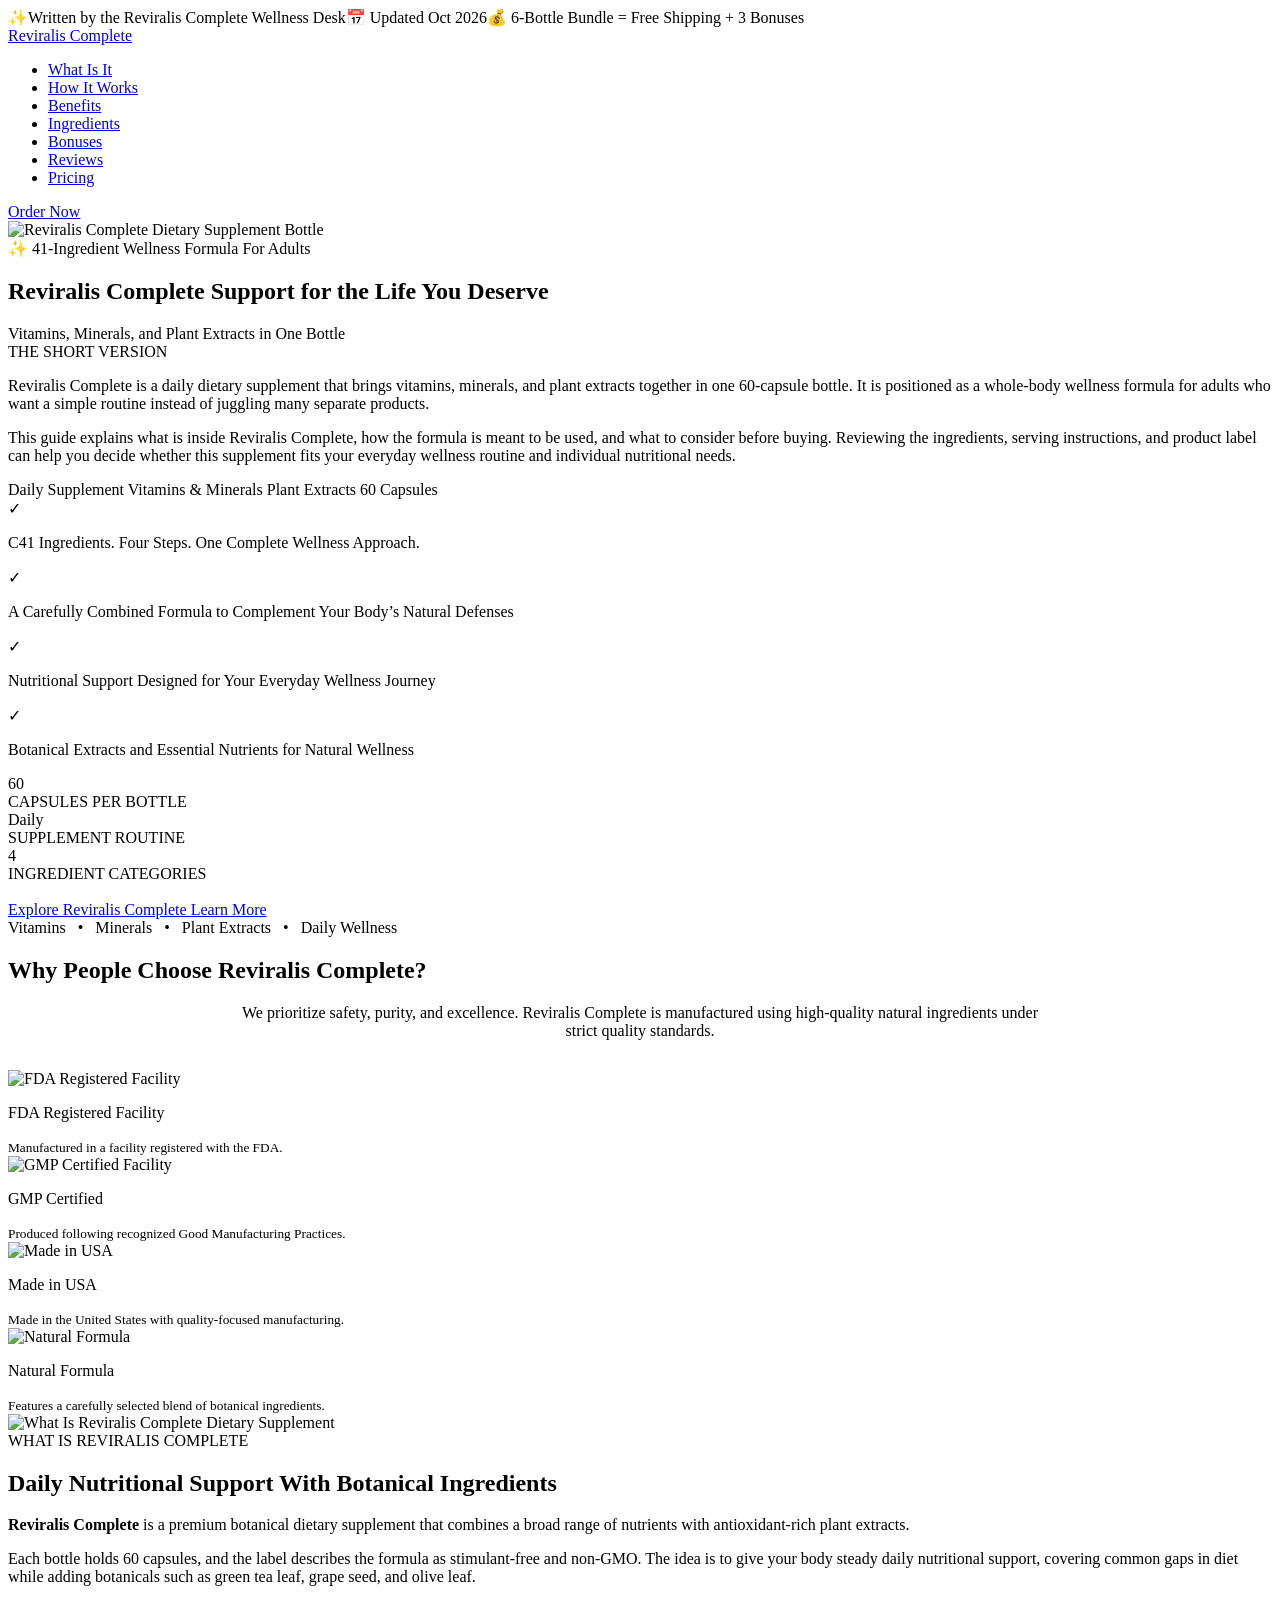
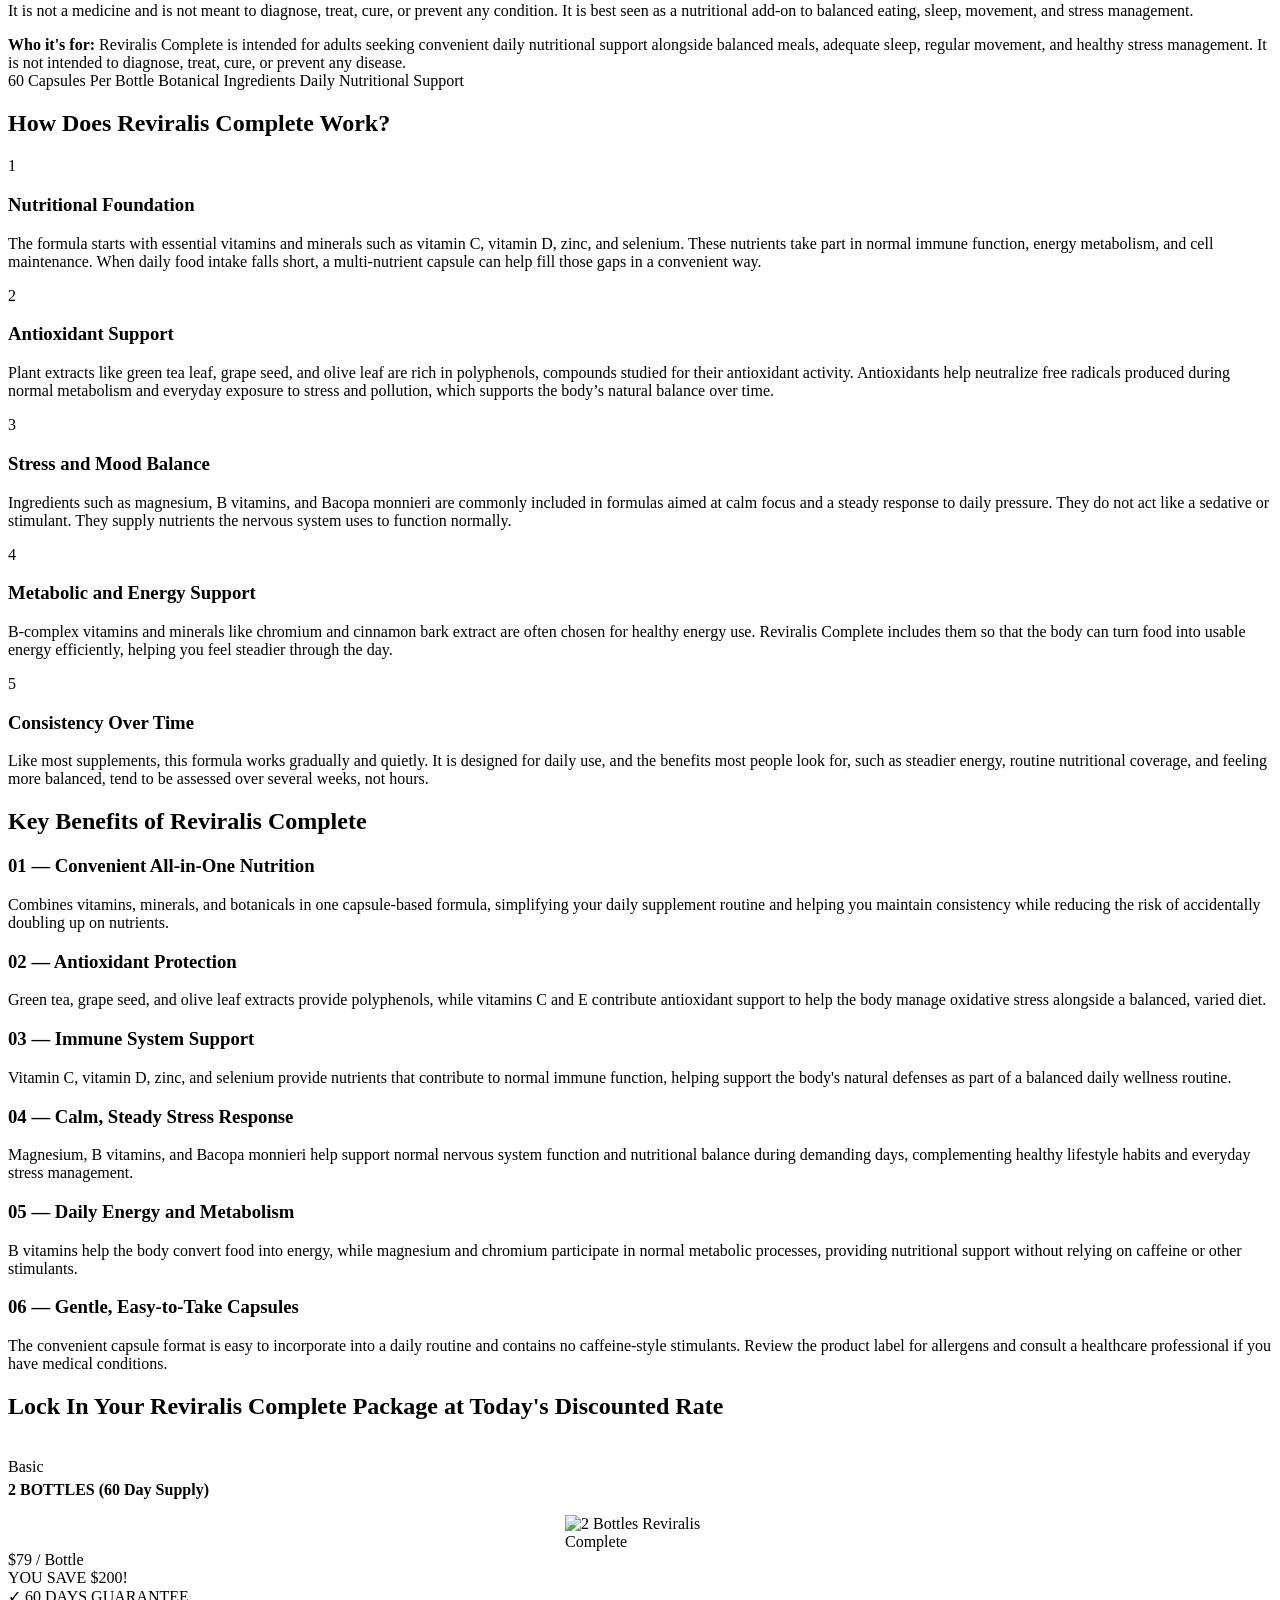
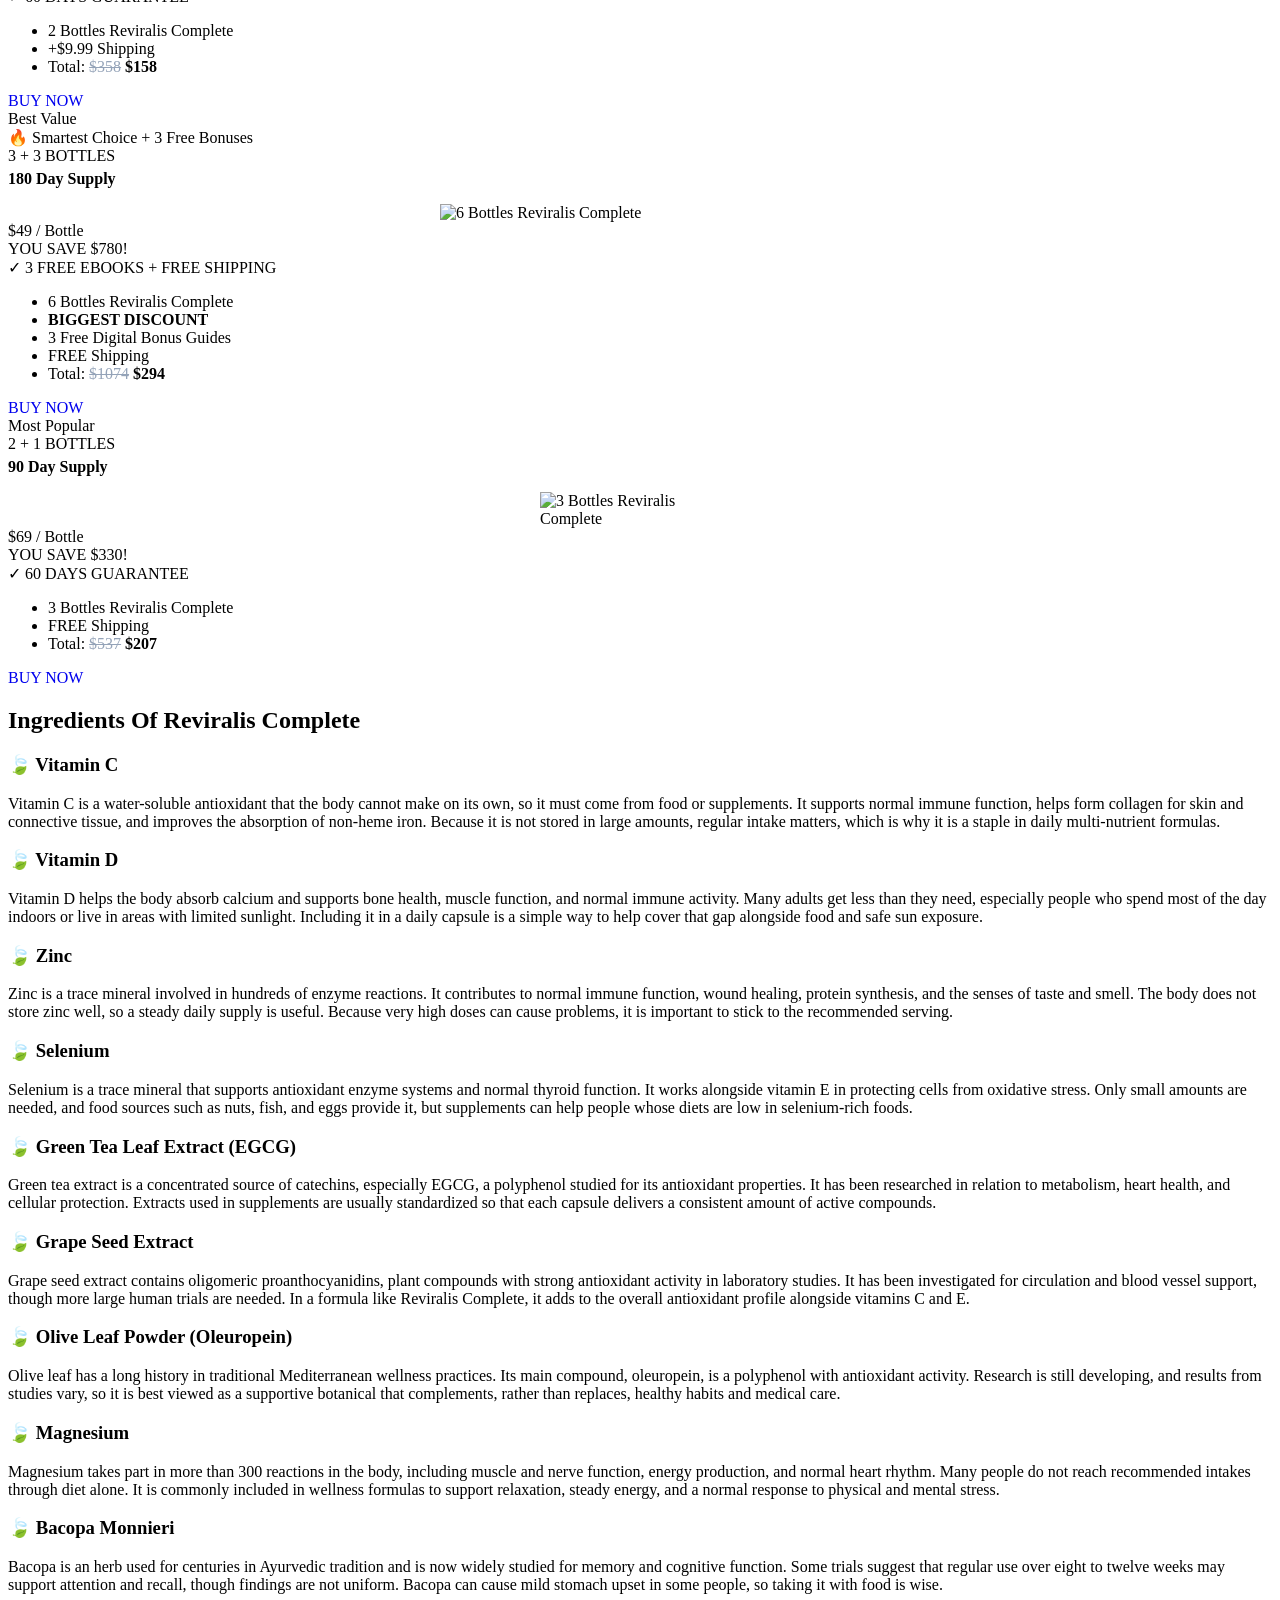
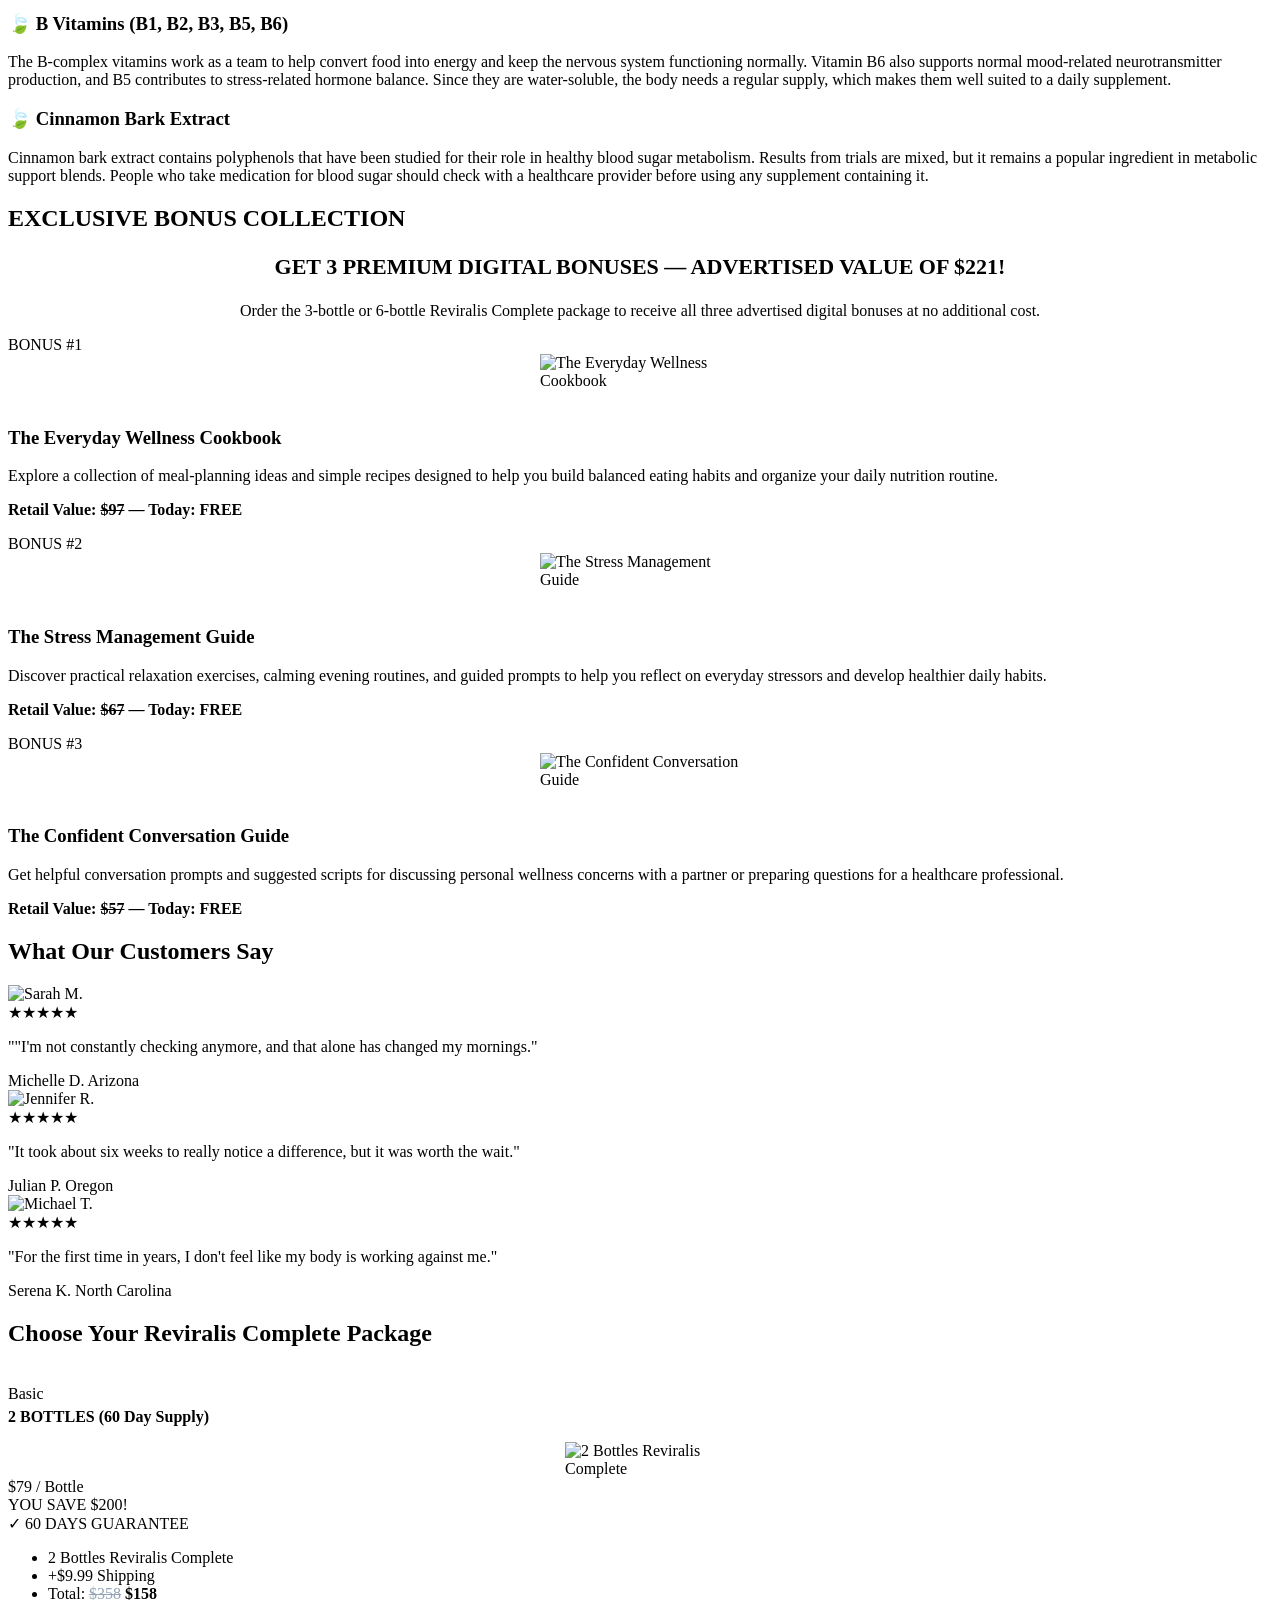
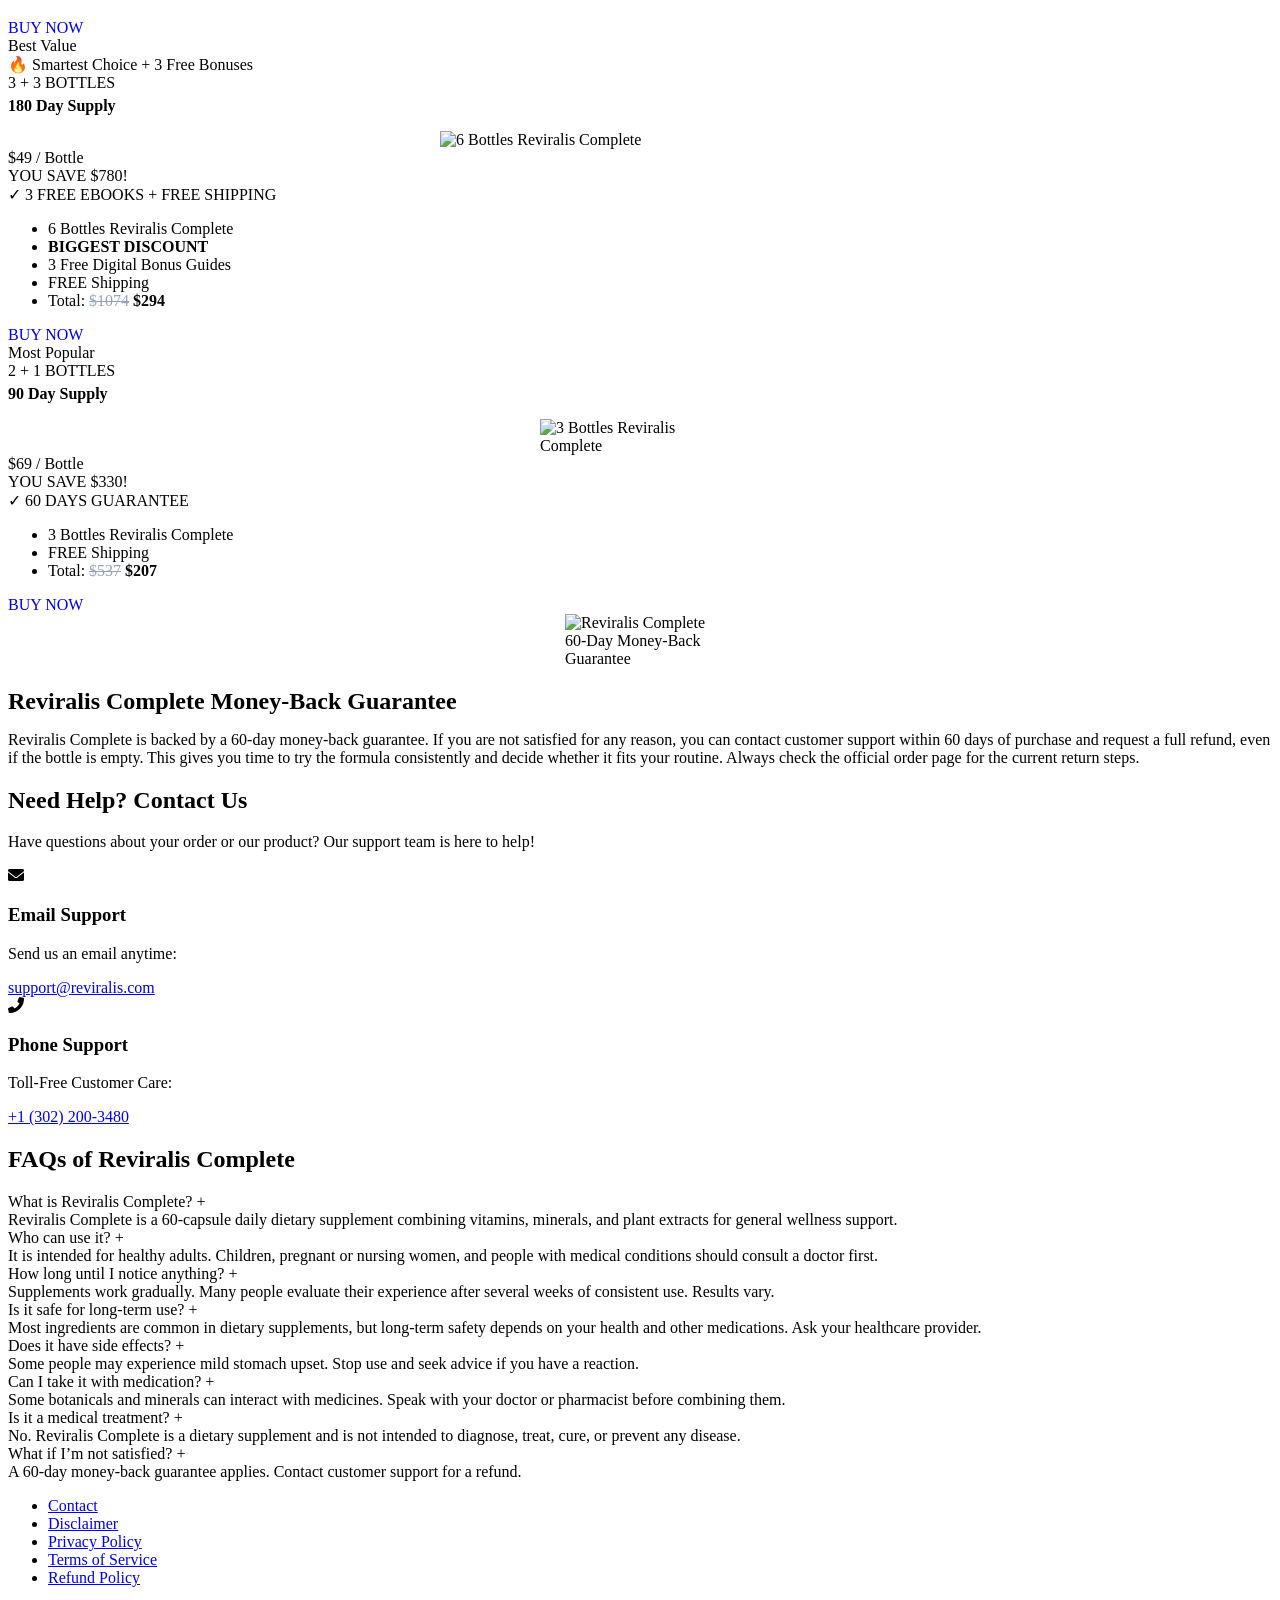
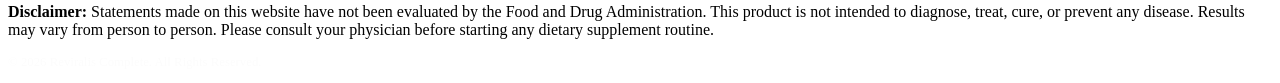
==== index.html @ e275cefc "Add files via upload" ====
<!DOCTYPE html> 
<html lang="en-US">
<head>
  <title>Reviralis Complete™ | Official Site | 41-Ingredient Wellness Formula!</title>
  <meta http-equiv="Content-Type" content="text/html; charset=UTF-8">
  <meta http-equiv="content-language" content="en-us">
  <meta http-equiv="X-UA-Compatible" content="IE=edge">
  <meta name="viewport" content="width=device-width, initial-scale=1">
  <meta name="referrer" content="strict-origin-when-cross-origin">
  <meta name="description" content="Reviralis Complete is a 41-in-1 dietary supplement combining vitamins, minerals, and botanical ingredients to complement everyday wellness and nutritional balance.">
  <meta name="keywords" content="reviralis complete, reviralis complete review, reviralis complete ingredients, reviralis complete supplement, reviralis complete benefits, reviralis complete reviews, reviralis complete money-back guarantee, how to take reviralis complete, wholebody wellness supplement, reviralis complete capsules">
  <meta name="author" content="Reviralis Complete">
    
  <link rel="canonical" href="https://lightstepspro.com/" />

  <!-- breadcrumbs -->
  <script type="application/ld+json">
  {
    "@context": "https://schema.org",
    "@type": "BreadcrumbList",
    "itemListElement": [{
      "@type": "ListItem",
      "position": 1,
      "name": "Home",
      "item": "https://lightstepspro.com/"
    }]
  }
  </script>

  <!-- Open Graph Meta Tags --> 
  <meta property="og:url" content="https://lightstepspro.com/">
  <meta property="og:type" content="website">
  <meta property="og:title" content="Reviralis Complete™ | Official Website | 41-Ingredient Wellness Formula">
  <meta property="og:description" content="Reviralis Complete is a 41-in-1 dietary supplement combining vitamins, minerals, and botanical ingredients to complement everyday wellness and nutritional balance.">
  <meta property="og:image" content="./assets/images/advanced-product.webp">

  <link rel="icon" type="image/webp" href="./assets/images/fevicon.png">
  <link rel="manifest" href="/site.webmanifest">
  <link rel="mask-icon" href="/safari-pinned-tab.svg" color="#5bbad5">
  <meta name="msapplication-TileColor" content="#da532c">
  <meta name="theme-color" content="#ffffff">
  
  <link rel="stylesheet" href="assets/web/assets/mobirise-icons2/mobirise2.css">
  <link rel="stylesheet" href="assets/web/assets/mobirise-icons-bold/mobirise-icons-bold.css">
  <link rel="stylesheet" href="assets/web/assets/mobirise-icons/mobirise-icons.css">
  <link rel="stylesheet" href="assets/bootstrap/css/bootstrap.min.css">
  <link rel="stylesheet" href="assets/bootstrap/css/bootstrap-grid.min.css">
  <link rel="stylesheet" href="assets/bootstrap/css/bootstrap-reboot.min.css">
  <link rel="stylesheet" href="assets/dropdown/css/style.css">
  <link rel="stylesheet" href="assets/socicon/css/styles.css">
  <link rel="stylesheet" href="assets/theme/css/style.css">
  <link rel="stylesheet" href="https://cdnjs.cloudflare.com/ajax/libs/font-awesome/6.0.0-beta3/css/all.min.css">
    
  <link rel="preload" href="https://fonts.googleapis.com/css?family=Roboto+Condensed:100,200,300,400,500,600,700,800,600,100i,200i,300i,400i,500i,600i,700i,800i,600i&amp;display=swap" as="style" onload="this.onload=null;this.rel='stylesheet'">
  <noscript>
    <link rel="stylesheet" href="https://fonts.googleapis.com/css?family=Roboto+Condensed:100,200,300,400,500,600,700,800,600,100i,200i,300i,400i,500i,600i,700i,800i,600i&amp;display=swap">
  </noscript>
    
  <link rel="preload" as="style" href="assets/mobirise/css/mbr-additionala136.css?v=kVfMOh">
  <link rel="stylesheet" href="assets/mobirise/css/mbr-additionala136.css?v=kVfMOh" type="text/css">
  
  <!-- Custom Styles File Link -->
  <link rel="stylesheet" href="styles.css">
</head>
<body>

  <!--schema content-->
  <main itemtype="http://schema.org/Product" itemscope id="main">
    <meta itemprop="name" content="Reviralis Complete"/>
    <link itemprop="image" href="./assets/images/advanced-product.webp"/>
    <meta itemprop="description" content="Reviralis Complete is a 41-in-1 dietary supplement combining vitamins, minerals, and botanical ingredients to complement everyday wellness and nutritional balance."/>
    <meta itemprop="sku" content="LightStepsPro-10"/>
    <div itemprop="offers" itemtype="http://schema.org/Offer" itemscope>
       <link itemprop="url" href="https://lightstepspro.com/"/>
       <meta itemprop="availability" content="https://schema.org/InStock"/>
       <meta itemprop="priceCurrency" content="USD"/>
       <meta itemprop="itemCondition" content="https://schema.org/NewCondition"/>
       <meta itemprop="price" content="49.00"/>
       <meta itemprop="priceValidUntil" content="2026-12-31"/>
       <div itemprop="seller" itemtype="http://schema.org/Organization" itemscope>
          <meta itemprop="name" content="Reviralis Complete"/>
       </div>
       <div itemprop="brand" itemscope itemtype="https://schema.org/Brand">
          <meta itemprop="name" content="Reviralis Complete"/>
       </div>
    </div>
<!-- Announcement Bar -->
    <div class="announcement">
      ✨Written by the Reviralis Complete Wellness Desk📅 Updated Oct 2026💰 6-Bottle Bundle = Free Shipping + 3 Bonuses    
    </div>

    <!-- Sticky Header -->
    <header>
      <div class="nav-container">
        <a href="#" class="logo">Reviralis Complete</a>
        <ul class="nav-links">
          <li><a href="#about">What Is It</a></li>
          <li><a href="#how-it-works">How It Works</a></li>
          <li><a href="#benefits">Benefits</a></li>
          <li><a href="#ingredients">Ingredients</a></li>
          <li><a href="#bonuses">Bonuses</a></li>
          <li><a href="#reviews">Reviews</a></li>
          <li><a href="https://mwebvexa.com/13935/2494/10/?&subid=kdc">Pricing</a></li>
        </ul>
        <a href="https://mwebvexa.com/13935/2494/10/?&subid=kdc" class="nav-cta">Order Now</a>
      </div>
    </header>

 

<!-- =========================
     Reviralis Complete Hero Section
     ========================= -->

<section class="hero">
  <div class="hero-container">

    <!-- LEFT: Product Image -->
    <div class="hero-img">

      <div class="hero-image-wrap">
        <img
          fetchpriority="high"
          src="assets/images/fevicon.png"
          alt="Reviralis Complete Dietary Supplement Bottle">
      </div>
    </div>


    <!-- RIGHT: Hero Content -->
    <div class="hero-text">

      <div class="hero-badge">
        ✨ 41-Ingredient Wellness Formula For Adults
      </div>

      <h1>
        <span class="heading-blue">
          Reviralis Complete
        </span>
        <span class="heading-orange">
         Support for the Life You Deserve
        </span>
      </h1>

      <div class="offer-box">
        Vitamins, Minerals, and Plant Extracts in One Bottle
      </div>


      <!-- Short Version -->
      <div class="short-version">

        <div class="short-label">
          THE SHORT VERSION
        </div>

        <p class="short-main">
          Reviralis Complete is a daily dietary supplement that
          brings vitamins, minerals, and plant extracts together
          in one 60-capsule bottle. It is positioned as a whole-body
          wellness formula for adults who want a simple routine
          instead of juggling many separate products.
        </p>

        <p class="short-description">
          This guide explains what is inside Reviralis Complete,
          how the formula is meant to be used, and what to consider
          before buying. Reviewing the ingredients, serving
          instructions, and product label can help you decide
          whether this supplement fits your everyday wellness
          routine and individual nutritional needs.
        </p>

      </div>


      <!-- Feature Pills -->
      <div class="hero-pills">

        <span>Daily Supplement</span>
        <span>Vitamins &amp; Minerals</span>
        <span>Plant Extracts</span>
        <span>60 Capsules</span>

      </div>


      <!-- Bullet Points -->
      <div class="hero-points">

        <div class="hero-point">
          <span>✓</span>
          <p>
            C41 Ingredients. Four Steps. One Complete Wellness Approach.
          </p>
        </div>

        <div class="hero-point">
          <span>✓</span>
          <p>
            A Carefully Combined Formula to Complement Your Body’s Natural Defenses
          </p>
        </div>

        <div class="hero-point">
          <span>✓</span>
          <p>
            Nutritional Support Designed for Your Everyday Wellness Journey
          </p>
        </div>

        <div class="hero-point">
          <span>✓</span>
          <p>
            Botanical Extracts and Essential Nutrients for Natural Wellness
          </p>
        </div>

      </div>


      <!-- =========================
           Stats Section
           ========================= -->

      <div class="hero-stats">

        <div class="stat-box">
          <div class="stat-number">60</div>
          <div class="stat-label">CAPSULES PER BOTTLE</div>
        </div>

        <div class="stat-box">
          <div class="stat-number">Daily</div>
          <div class="stat-label">SUPPLEMENT ROUTINE</div>
        </div>

        <div class="stat-box">
          <div class="stat-number">4</div>
          <div class="stat-label">INGREDIENT CATEGORIES</div>
        </div>

      </div>
      <br>


      <!-- CTA -->
      <div class="hero-actions">

        <a
          href="https://mwebvexa.com/13935/2494/10/?&subid=kdc"
          class="cta-btn"
        >
          Explore Reviralis Complete
        </a>

        <a
          href="https://mwebvexa.com/13935/2494/10/?&subid=kdc"
          class="secondary-btn"
        >
          Learn More
        </a>

      </div>

      <div class="hero-note">
        Vitamins &nbsp; • &nbsp; Minerals &nbsp; • &nbsp;
        Plant Extracts &nbsp; • &nbsp; Daily Wellness
      </div>

    </div>

  </div>
</section>


 
	
	<!-- Why Choose Us Section -->
<section id="why-us">

  <h2 class="section-title">Why People Choose Reviralis Complete?</h2>

  <p style="text-align: center; max-width: 800px; margin: 0 auto 30px;">
   We prioritize safety, purity, and excellence. Reviralis Complete is manufactured using high-quality natural ingredients under strict quality standards.
  </p>

  <div class="trust-badges">

    <!-- FDA -->
    <div class="badge-card">
      <img loading="lazy"
           src="assets/images/fda-approved.webp"
           
           alt="FDA Registered Facility">

      <p>FDA Registered Facility</p>

      <small>
        Manufactured in a facility registered with the FDA.
      </small>
    </div>

    <!-- GMP -->
    <div class="badge-card">
      <img loading="lazy"
           src="assets/images/gmp-certified.webp"
         
           alt="GMP Certified Facility">

      <p>GMP Certified</p>

      <small>
        Produced following recognized Good Manufacturing Practices.
      </small>
    </div>

    <!-- Made in USA -->
    <div class="badge-card">
      <img loading="lazy"
           src="assets/images/made-in-usa.webp"
          
           alt="Made in USA">

      <p>Made in USA</p>

      <small>
        Made in the United States with quality-focused manufacturing.
      </small>
    </div>

    <!-- Natural Formula -->
    <div class="badge-card">
      <img loading="lazy"
           src="assets/images/natural-product.webp"
           
           alt="Natural Formula">

      <p>Natural Formula</p>

      <small>
        Features a carefully selected blend of botanical ingredients.
      </small>
    </div>

  </div>

</section>
	
	

   <!-- What Is Reviralis Complete Section -->
<section id="about">

  <div class="about-container">

    <!-- Left Image -->
    <div class="about-image">
      <img
        loading="lazy"
        src="assets/images/advanced-product.webp"
        alt="What Is Reviralis Complete Dietary Supplement"
      >
    </div>

    <!-- Right Content -->
    <div class="about-text">

      <div class="about-label">WHAT IS REVIRALIS COMPLETE</div>

      <h2>Daily Nutritional Support With Botanical Ingredients</h2>

      <p>
        <strong>Reviralis Complete</strong> is a premium botanical dietary
        supplement that combines a broad range of nutrients with
        antioxidant-rich plant extracts.
      </p>

      <p>
        Each bottle holds 60 capsules, and the label describes the formula
        as stimulant-free and non-GMO. The idea is to give your body steady
        daily nutritional support, covering common gaps in diet while adding
        botanicals such as green tea leaf, grape seed, and olive leaf.
      </p>

      <p>
        It is not a medicine and is not meant to diagnose, treat, cure, or
        prevent any condition. It is best seen as a nutritional add-on to
        balanced eating, sleep, movement, and stress management.
      </p>

      <!-- Information Box -->
      <div class="about-info-box">
        <strong>Who it's for:</strong>
        Reviralis Complete is intended for adults seeking convenient daily
        nutritional support alongside balanced meals, adequate sleep,
        regular movement, and healthy stress management. It is not intended
        to diagnose, treat, cure, or prevent any disease.
      </div>

      <!-- Bottom Badges -->
      <div class="about-badges">
        <span>60 Capsules Per Bottle</span>
        <span>Botanical Ingredients</span>
        <span>Daily Nutritional Support</span>
      </div>

    </div>

  </div>

</section>
   
<!-- How It Works Section -->
<section id="how-it-works">
  <h2 class="section-title">How Does Reviralis Complete Work?</h2>

  <div class="steps-grid">

    <div class="step-card">
      <div class="step-number">1</div>
      <h3>Nutritional Foundation</h3>
      <p>
        The formula starts with essential vitamins and minerals such as vitamin C, vitamin D, zinc, and selenium. These nutrients take part in normal immune function, energy metabolism, and cell maintenance. When daily food intake falls short, a multi-nutrient capsule can help fill those gaps in a convenient way.
      </p>
    </div>

    <div class="step-card">
      <div class="step-number">2</div>
      <h3>Antioxidant Support</h3>
      <p>
        Plant extracts like green tea leaf, grape seed, and olive leaf are rich in polyphenols, compounds studied for their antioxidant activity. Antioxidants help neutralize free radicals produced during normal metabolism and everyday exposure to stress and pollution, which supports the body’s natural balance over time.
      </p>
    </div>

    <div class="step-card">
      <div class="step-number">3</div>
      <h3>Stress and Mood Balance</h3>
      <p>
        Ingredients such as magnesium, B vitamins, and Bacopa monnieri are commonly included in formulas aimed at calm focus and a steady response to daily pressure. They do not act like a sedative or stimulant. They supply nutrients the nervous system uses to function normally.
      </p>
    </div>

    <div class="step-card">
      <div class="step-number">4</div>
      <h3>Metabolic and Energy Support</h3>
      <p>
        B-complex vitamins and minerals like chromium and cinnamon bark extract are often chosen for healthy energy use. Reviralis Complete includes them so that the body can turn food into usable energy efficiently, helping you feel steadier through the day.
      </p>
    </div>

    <div class="step-card">
      <div class="step-number">5</div>
      <h3>Consistency Over Time</h3>
      <p>
        Like most supplements, this formula works gradually and quietly. It is designed for daily use, and the benefits most people look for, such as steadier energy, routine nutritional coverage, and feeling more balanced, tend to be assessed over several weeks, not hours.
      </p>
    </div>

  </div>
</section>



 
<!-- Benefits Section -->
<section id="benefits">
  <h2 class="section-title">Key Benefits of Reviralis Complete</h2>

  <div class="benefits-grid">

    <div class="benefit-card">
      <h3>01 — Convenient All-in-One Nutrition</h3>
      <p>Combines vitamins, minerals, and botanicals in one capsule-based formula, simplifying your daily supplement routine and helping you maintain consistency while reducing the risk of accidentally doubling up on nutrients.</p>
    </div>

    <div class="benefit-card">
      <h3>02 — Antioxidant Protection</h3>
      <p>Green tea, grape seed, and olive leaf extracts provide polyphenols, while vitamins C and E contribute antioxidant support to help the body manage oxidative stress alongside a balanced, varied diet.</p>
    </div>

    <div class="benefit-card">
      <h3>03 — Immune System Support</h3>
      <p>Vitamin C, vitamin D, zinc, and selenium provide nutrients that contribute to normal immune function, helping support the body's natural defenses as part of a balanced daily wellness routine.</p>
    </div>

    <div class="benefit-card">
      <h3>04 — Calm, Steady Stress Response</h3>
      <p>Magnesium, B vitamins, and Bacopa monnieri help support normal nervous system function and nutritional balance during demanding days, complementing healthy lifestyle habits and everyday stress management.</p>
    </div>

    <div class="benefit-card">
      <h3>05 — Daily Energy and Metabolism</h3>
      <p>B vitamins help the body convert food into energy, while magnesium and chromium participate in normal metabolic processes, providing nutritional support without relying on caffeine or other stimulants.</p>
    </div>

    <div class="benefit-card">
      <h3>06 — Gentle, Easy-to-Take Capsules</h3>
      <p>The convenient capsule format is easy to incorporate into a daily routine and contains no caffeine-style stimulants. Review the product label for allergens and consult a healthcare professional if you have medical conditions.</p>
    </div>

  </div>
</section>


    <!-- Bottle Package SECTION -->
    <section id="pricing-mid">
      <h2 class="section-title">Lock In Your Reviralis Complete Package at Today's Discounted Rate </h2><br>
      <div class="pricing-grid">
        
        <!-- Package 1: Basic -->
        <div class="price-card">
          <div>
            <div class="package-title">Basic</div>
            <p style="font-weight: bold; margin-top: 5px;">2 BOTTLES (60 Day Supply)</p>
           <img loading="lazy" src="assets/images/starter-product.webp"
             style="width:150px; max-width: 100%; height: auto; display: block; margin: 0 auto;"
              alt="2 Bottles Reviralis Complete">
            <div class="price">$79 <span>/ Bottle</span></div>
            <div class="savings-badge">YOU SAVE $200!</div>
            <div class="guarantee-badge">✓ 60 DAYS GUARANTEE</div>
            <ul class="features-list">
              <li>2 Bottles Reviralis Complete</li>
              <li>+$9.99 Shipping</li>
              <li>Total: <s style="color: #94a3b8;">$358</s> <strong>$158</strong></li>
            </ul>
          </div>
          <a href="https://mwebvexa.com/13935/2494/10/?&subid=kdc" class="cta-btn" style="width: 100%; text-align: center; text-decoration: none;">BUY NOW</a>
        </div>

        <!-- Package 2: Best Value  -->
        <div class="price-card featured">
          <div class="badge">Best Value</div>
          <div>
            <div class="package-promo-banner">🔥 Smartest Choice + 3 Free Bonuses</div>
            <div class="package-title">3 + 3 BOTTLES</div>
            <p style="font-weight: bold; margin-top: 5px;">180 Day Supply</p>
           <img loading="lazy" src="assets/images/ultimate-product.webp"
     style="width: 400px; max-width: 100%; height: auto; display: block; margin: 0 auto;"
     alt="6 Bottles Reviralis Complete">
            <div class="price">$49 <span>/ Bottle</span></div>
            <div class="savings-badge">YOU SAVE $780!</div>
            <div class="guarantee-badge">✓ 3 FREE EBOOKS + FREE SHIPPING</div>
            <ul class="features-list">
              <li>6 Bottles Reviralis Complete</li>
              <li><strong>BIGGEST DISCOUNT</strong></li>
              <li>3 Free Digital Bonus Guides</li>
              <li>FREE Shipping</li>
              <li>Total: <s style="color: #94a3b8;">$1074</s> <strong>$294</strong></li>
            </ul>
          </div>
          <a href="https://mwebvexa.com/13935/2494/10/?&subid=kdc" class="cta-btn" style="width: 100%; text-align: center; text-decoration: none;">BUY NOW</a>
        </div>

        <!-- Package 3: Most Popular -->
        <div class="price-card">
          <div class="badge" style="background: var(--secondary);">Most Popular</div>
          <div>
            <div class="package-title">2 + 1 BOTTLES</div>
            <p style="font-weight: bold; margin-top: 5px;">90 Day Supply</p>
            <img loading="lazy" src="assets/images/advanced-product.webp"
             style="width: 200px; max-width: 100%; height: auto; display: block; margin: 0 auto;"
             alt="3 Bottles Reviralis Complete">
            <div class="price">$69 <span>/ Bottle</span></div>
            <div class="savings-badge">YOU SAVE $330!</div>
            <div class="guarantee-badge">✓ 60 DAYS GUARANTEE</div>
            <ul class="features-list">
              <li>3 Bottles Reviralis Complete</li>
              <li>FREE Shipping</li>
              <li>Total: <s style="color: #94a3b8;">$537</s> <strong>$207</strong></li>
            </ul>
          </div>
          <a href="https://mwebvexa.com/13935/2494/10/?&subid=kdc" class="cta-btn" style="width: 100%; text-align: center; text-decoration: none;">BUY NOW</a>
        </div>

      </div>
    </section>

    
<!-- Ingredients Section -->
<section id="ingredients">
  <h2 class="section-title">Ingredients Of Reviralis Complete</h2>
  <div class="ingredients-grid">

    <div class="ingredient-card">
      <h3>🍃 Vitamin C</h3>
      <p>Vitamin C is a water-soluble antioxidant that the body cannot make on its own, so it must come from food or supplements. It supports normal immune function, helps form collagen for skin and connective tissue, and improves the absorption of non-heme iron. Because it is not stored in large amounts, regular intake matters, which is why it is a staple in daily multi-nutrient formulas.</p>
    </div>

    <div class="ingredient-card">
      <h3>🍃 Vitamin D</h3>
      <p>Vitamin D helps the body absorb calcium and supports bone health, muscle function, and normal immune activity. Many adults get less than they need, especially people who spend most of the day indoors or live in areas with limited sunlight. Including it in a daily capsule is a simple way to help cover that gap alongside food and safe sun exposure.</p>
    </div>

    <div class="ingredient-card">
      <h3>🍃 Zinc</h3>
      <p>Zinc is a trace mineral involved in hundreds of enzyme reactions. It contributes to normal immune function, wound healing, protein synthesis, and the senses of taste and smell. The body does not store zinc well, so a steady daily supply is useful. Because very high doses can cause problems, it is important to stick to the recommended serving.</p>
    </div>

    <div class="ingredient-card">
      <h3>🍃 Selenium</h3>
      <p>Selenium is a trace mineral that supports antioxidant enzyme systems and normal thyroid function. It works alongside vitamin E in protecting cells from oxidative stress. Only small amounts are needed, and food sources such as nuts, fish, and eggs provide it, but supplements can help people whose diets are low in selenium-rich foods.</p>
    </div>

    <div class="ingredient-card">
      <h3>🍃 Green Tea Leaf Extract (EGCG)</h3>
      <p>Green tea extract is a concentrated source of catechins, especially EGCG, a polyphenol studied for its antioxidant properties. It has been researched in relation to metabolism, heart health, and cellular protection. Extracts used in supplements are usually standardized so that each capsule delivers a consistent amount of active compounds.</p>
    </div>

    <div class="ingredient-card">
      <h3>🍃 Grape Seed Extract</h3>
      <p>Grape seed extract contains oligomeric proanthocyanidins, plant compounds with strong antioxidant activity in laboratory studies. It has been investigated for circulation and blood vessel support, though more large human trials are needed. In a formula like Reviralis Complete, it adds to the overall antioxidant profile alongside vitamins C and E.</p>
    </div>

    <div class="ingredient-card">
      <h3>🍃 Olive Leaf Powder (Oleuropein)</h3>
      <p>Olive leaf has a long history in traditional Mediterranean wellness practices. Its main compound, oleuropein, is a polyphenol with antioxidant activity. Research is still developing, and results from studies vary, so it is best viewed as a supportive botanical that complements, rather than replaces, healthy habits and medical care.</p>
    </div>

    <div class="ingredient-card">
      <h3>🍃 Magnesium</h3>
      <p>Magnesium takes part in more than 300 reactions in the body, including muscle and nerve function, energy production, and normal heart rhythm. Many people do not reach recommended intakes through diet alone. It is commonly included in wellness formulas to support relaxation, steady energy, and a normal response to physical and mental stress.</p>
    </div>

    <div class="ingredient-card">
      <h3>🍃 Bacopa Monnieri</h3>
      <p>Bacopa is an herb used for centuries in Ayurvedic tradition and is now widely studied for memory and cognitive function. Some trials suggest that regular use over eight to twelve weeks may support attention and recall, though findings are not uniform. Bacopa can cause mild stomach upset in some people, so taking it with food is wise.</p>
    </div>

    <div class="ingredient-card">
      <h3>🍃 B Vitamins (B1, B2, B3, B5, B6)</h3>
      <p>The B-complex vitamins work as a team to help convert food into energy and keep the nervous system functioning normally. Vitamin B6 also supports normal mood-related neurotransmitter production, and B5 contributes to stress-related hormone balance. Since they are water-soluble, the body needs a regular supply, which makes them well suited to a daily supplement.</p>
    </div>

    <div class="ingredient-card">
      <h3>🍃 Cinnamon Bark Extract</h3>
      <p>Cinnamon bark extract contains polyphenols that have been studied for their role in healthy blood sugar metabolism. Results from trials are mixed, but it remains a popular ingredient in metabolic support blends. People who take medication for blood sugar should check with a healthcare provider before using any supplement containing it.</p>
    </div>

  </div>
</section>





   

  

<!-- Reviralis Complete Bonuses Section -->
<section id="bonuses">

  <h2 class="section-title">
    EXCLUSIVE BONUS COLLECTION
  </h2>

  <p style="text-align: center; font-weight: bold; font-size: 22px;">
    GET 3 PREMIUM DIGITAL BONUSES — ADVERTISED VALUE OF $221!
  </p>

  <p style="text-align: center;">
    Order the 3-bottle or 6-bottle Reviralis Complete package to receive
    all three advertised digital bonuses at no additional cost.
  </p>

  <div class="bonuses-grid">

    <!-- BONUS #1 -->
    <div class="bonus-card">

      <span class="bonus-tag">BONUS #1</span>

      <img loading="lazy"
           src="assets/images/bonus-book-1.webp"
           style="width: 200px; max-width: 100%; height: auto; display: block; margin: 0 auto;"
           alt="The Everyday Wellness Cookbook"><br>

      <h3>The Everyday Wellness Cookbook</h3>

      <p>
        Explore a collection of meal-planning ideas and simple recipes
        designed to help you build balanced eating habits and organize
        your daily nutrition routine.
      </p>

      <p>
        <strong>
          Retail Value:
          <del>$97</del> — Today: FREE
        </strong>
      </p>

    </div>

    <!-- BONUS #2 -->
    <div class="bonus-card">

      <span class="bonus-tag">BONUS #2</span>

      <img loading="lazy"
           src="assets/images/bonus-book-2.webp"
           style="width: 200px; max-width: 100%; height: auto; display: block; margin: 0 auto;"
           alt="The Stress Management Guide"><br>

      <h3>The Stress Management Guide</h3>

      <p>
        Discover practical relaxation exercises, calming evening
        routines, and guided prompts to help you reflect on everyday
        stressors and develop healthier daily habits.
      </p>

      <p>
        <strong>
          Retail Value:
          <del>$67</del> — Today: FREE
        </strong>
      </p>

    </div>

    <!-- BONUS #3 -->
    <div class="bonus-card">

      <span class="bonus-tag">BONUS #3</span>

      <img loading="lazy"
           src="assets/images/bonus-book-3.webp"
           style="width: 200px; max-width: 100%; height: auto; display: block; margin: 0 auto;"
           alt="The Confident Conversation Guide"><br>

      <h3>The Confident Conversation Guide</h3>

      <p>
        Get helpful conversation prompts and suggested scripts for
        discussing personal wellness concerns with a partner or
        preparing questions for a healthcare professional.
      </p>

      <p>
        <strong>
          Retail Value:
          <del>$57</del> — Today: FREE
        </strong>
      </p>

    </div>

  </div>

</section>


  
<!-- Customer Reviews Section -->
<section id="reviews">
  <h2 class="section-title">What Our Customers Say</h2>
  <div class="reviews-grid">

    <div class="review-card">
      <img loading="lazy" src="assets/images/tsl_testimonial_1.webp"
           
           alt="Sarah M.">
      <div class="stars">★★★★★</div>
      <p>""I'm not constantly checking anymore, and that alone has changed my mornings."</p>
      <div class="reviewer-name">Michelle D.
Arizona

</div>
    </div>

    <div class="review-card">
      <img loading="lazy" src="assets/images/success-story-img.webp"
           
           alt="Jennifer R.">
      <div class="stars">★★★★★</div>
      <p>"It took about six weeks to really notice a difference, but it was worth the wait."</p>
      <div class="reviewer-name">Julian P.
Oregon</div>
    </div>

    <div class="review-card">
      <img loading="lazy" src="assets/images/tsl_testimonial_2.webp"
           
           alt="Michael T.">
      <div class="stars">★★★★★</div>
      <p>"For the first time in years, I don't feel like my body is working against me."</p>
      <div class="reviewer-name">Serena K.
North Carolina</div>
    </div>
  </div>
</section>
   
<!-- Bottle Package SECTION -->
    <section id="pricing-mid">
      <h2 class="section-title">Choose Your Reviralis Complete Package</h2><br>
      <div class="pricing-grid">
        
        <!-- Package 1: Basic -->
        <div class="price-card">
          <div>
            <div class="package-title">Basic</div>
            <p style="font-weight: bold; margin-top: 5px;">2 BOTTLES (60 Day Supply)</p>
           <img loading="lazy" src="assets/images/starter-product.webp"
             style="width:150px; max-width: 100%; height: auto; display: block; margin: 0 auto;"
              alt="2 Bottles Reviralis Complete">
            <div class="price">$79 <span>/ Bottle</span></div>
            <div class="savings-badge">YOU SAVE $200!</div>
            <div class="guarantee-badge">✓ 60 DAYS GUARANTEE</div>
            <ul class="features-list">
              <li>2 Bottles Reviralis Complete</li>
              <li>+$9.99 Shipping</li>
              <li>Total: <s style="color: #94a3b8;">$358</s> <strong>$158</strong></li>
            </ul>
          </div>
          <a href="https://mwebvexa.com/13935/2494/10/?&subid=kdc" class="cta-btn" style="width: 100%; text-align: center; text-decoration: none;">BUY NOW</a>
        </div>

        <!-- Package 2: Best Value  -->
        <div class="price-card featured">
          <div class="badge">Best Value</div>
          <div>
            <div class="package-promo-banner">🔥 Smartest Choice + 3 Free Bonuses</div>
            <div class="package-title">3 + 3 BOTTLES</div>
            <p style="font-weight: bold; margin-top: 5px;">180 Day Supply</p>
           <img loading="lazy" src="assets/images/ultimate-product.webp"
     style="width: 400px; max-width: 100%; height: auto; display: block; margin: 0 auto;"
     alt="6 Bottles Reviralis Complete">
            <div class="price">$49 <span>/ Bottle</span></div>
            <div class="savings-badge">YOU SAVE $780!</div>
            <div class="guarantee-badge">✓ 3 FREE EBOOKS + FREE SHIPPING</div>
            <ul class="features-list">
              <li>6 Bottles Reviralis Complete</li>
              <li><strong>BIGGEST DISCOUNT</strong></li>
              <li>3 Free Digital Bonus Guides</li>
              <li>FREE Shipping</li>
              <li>Total: <s style="color: #94a3b8;">$1074</s> <strong>$294</strong></li>
            </ul>
          </div>
          <a href="https://mwebvexa.com/13935/2494/10/?&subid=kdc" class="cta-btn" style="width: 100%; text-align: center; text-decoration: none;">BUY NOW</a>
        </div>

        <!-- Package 3: Most Popular -->
        <div class="price-card">
          <div class="badge" style="background: var(--secondary);">Most Popular</div>
          <div>
            <div class="package-title">2 + 1 BOTTLES</div>
            <p style="font-weight: bold; margin-top: 5px;">90 Day Supply</p>
            <img loading="lazy" src="assets/images/advanced-product.webp"
             style="width: 200px; max-width: 100%; height: auto; display: block; margin: 0 auto;"
             alt="3 Bottles Reviralis Complete">
            <div class="price">$69 <span>/ Bottle</span></div>
            <div class="savings-badge">YOU SAVE $330!</div>
            <div class="guarantee-badge">✓ 60 DAYS GUARANTEE</div>
            <ul class="features-list">
              <li>3 Bottles Reviralis Complete</li>
              <li>FREE Shipping</li>
              <li>Total: <s style="color: #94a3b8;">$537</s> <strong>$207</strong></li>
            </ul>
          </div>
          <a href="https://mwebvexa.com/13935/2494/10/?&subid=kdc" class="cta-btn" style="width: 100%; text-align: center; text-decoration: none;">BUY NOW</a>
        </div>

      </div>
    </section>
    

    
<!-- Guarantee Section -->
<section id="guarantee">
  <div class="guarantee-box">

    <img loading="lazy" src="assets/images/money-back-gurantee.webp"
         style="width:150px; max-width: 100%; height: auto; display: block; margin: 0 auto;"
         alt="Reviralis Complete 60-Day Money-Back Guarantee">

    <div>
      <h2 style="color: var(--primary-dark); margin-bottom: 10px;">Reviralis Complete Money-Back Guarantee</h2>

      <p>
        Reviralis Complete is backed by a 60-day money-back guarantee. If you are not satisfied for any reason, you can contact customer support within 60 days of purchase and request a full refund, even if the bottle is empty. This gives you time to try the formula consistently and decide whether it fits your routine. Always check the official order page for the current return steps.
      </p>
    </div>

  </div>
</section>


    <!-- Contact Section (Email & Phone) -->
<section id="contact">

  <h2 class="section-title">Need Help? Contact Us</h2>

  <p class="contact-intro">
    Have questions about your order or our product? Our support team is here to help!
  </p>

  <div class="contact-container">

    <!-- Email Card -->
    <div class="contact-card">

      <i class="fas fa-envelope"></i>

      <h3>Email Support</h3>

      <p>Send us an email anytime:</p>

      <a href="https://tryreviralis.com/contact/">
       support@reviralis.com
      </a>

    </div>

    <!-- Phone Card -->
    <div class="contact-card">

      <i class="fas fa-phone-alt"></i>

      <h3>Phone Support</h3>

      <p>Toll-Free Customer Care:</p>

      <a href="https://tryreviralis.com/contact/">
       +1 (302) 200-3480
      </a>

    </div>

  </div>

</section>


<!-- FAQ Section -->
<section id="faq">
  <h2 class="section-title">FAQs of Reviralis Complete</h2>

  <div class="faq-item">
    <div class="faq-question" onclick="toggleFaq(this)">
      What is Reviralis Complete? <span>+</span>
    </div>
    <div class="faq-answer">
      Reviralis Complete is a 60-capsule daily dietary supplement combining vitamins, minerals, and plant extracts for general wellness support.
    </div>
  </div>

  <div class="faq-item">
    <div class="faq-question" onclick="toggleFaq(this)">
      Who can use it? <span>+</span>
    </div>
    <div class="faq-answer">
      It is intended for healthy adults. Children, pregnant or nursing women, and people with medical conditions should consult a doctor first.
    </div>
  </div>

  <div class="faq-item">
    <div class="faq-question" onclick="toggleFaq(this)">
      How long until I notice anything? <span>+</span>
    </div>
    <div class="faq-answer">
      Supplements work gradually. Many people evaluate their experience after several weeks of consistent use. Results vary.
    </div>
  </div>

  <div class="faq-item">
    <div class="faq-question" onclick="toggleFaq(this)">
      Is it safe for long-term use? <span>+</span>
    </div>
    <div class="faq-answer">
      Most ingredients are common in dietary supplements, but long-term safety depends on your health and other medications. Ask your healthcare provider.
    </div>
  </div>

  <div class="faq-item">
    <div class="faq-question" onclick="toggleFaq(this)">
      Does it have side effects? <span>+</span>
    </div>
    <div class="faq-answer">
      Some people may experience mild stomach upset. Stop use and seek advice if you have a reaction.
    </div>
  </div>

  <div class="faq-item">
    <div class="faq-question" onclick="toggleFaq(this)">
      Can I take it with medication? <span>+</span>
    </div>
    <div class="faq-answer">
      Some botanicals and minerals can interact with medicines. Speak with your doctor or pharmacist before combining them.
    </div>
  </div>

  <div class="faq-item">
    <div class="faq-question" onclick="toggleFaq(this)">
      Is it a medical treatment? <span>+</span>
    </div>
    <div class="faq-answer">
      No. Reviralis Complete is a dietary supplement and is not intended to diagnose, treat, cure, or prevent any disease.
    </div>
  </div>

  <div class="faq-item">
    <div class="faq-question" onclick="toggleFaq(this)">
      What if I’m not satisfied? <span>+</span>
    </div>
    <div class="faq-answer">
      A 60-day money-back guarantee applies. Contact customer support for a refund.
    </div>
  </div>
</section>




    <!-- Footer -->
    <footer>
      <ul class="footer-links">
        <li><a href="https://tryreviralis.com/contact/">Contact</a></li>
        <li><a href="https://tryreviralis.com/help/disclaimer">Disclaimer</a></li>
        <li><a href="https://tryreviralis.com/help/privacy">Privacy Policy</a></li>
        <li><a href="https://tryreviralis.com/help/terms">Terms of Service</a></li>
		 <li><a href="https://tryreviralis.com/help/refunds">Refund Policy</a></li>
      </ul>
      <p class="disclaimer">
        <strong>Disclaimer:</strong> Statements made on this website have not been evaluated by the Food and Drug Administration. This product is not intended to diagnose, treat, cure, or prevent any disease. Results may vary from person to person. Please consult your physician before starting any dietary supplement routine.
      </p>
      <p style="margin-top: 15px; font-size: 0.8rem; color: #FCFCFC;">&copy; 2026 Reviralis Complete. All Rights Reserved.</p>
    </footer>
  </main>
</section>

  <script src="assets/bootstrap/js/bootstrap.bundle.min.js"></script>
<script src="assets/smoothscroll/smooth-scroll.js"></script>
<script src="assets/dropdown/js/navbar-dropdown.js"></script>
<script src="assets/mbr-switch-arrow/mbr-switch-arrow.js"></script>
<script src="assets/theme/js/script.js"></script>

<script>
function toggleFaq(element) {
  const answer = element.nextElementSibling;
  const isOpen = answer.style.display === 'block';

  document.querySelectorAll('.faq-answer').forEach(el => {
    el.style.display = 'none';
  });

  document.querySelectorAll('.faq-question span').forEach(el => {
    el.textContent = '+';
  });

  if (!isOpen) {
    answer.style.display = 'block';
    element.querySelector('span').textContent = '-';
  }
}
</script>

</body>
</html>
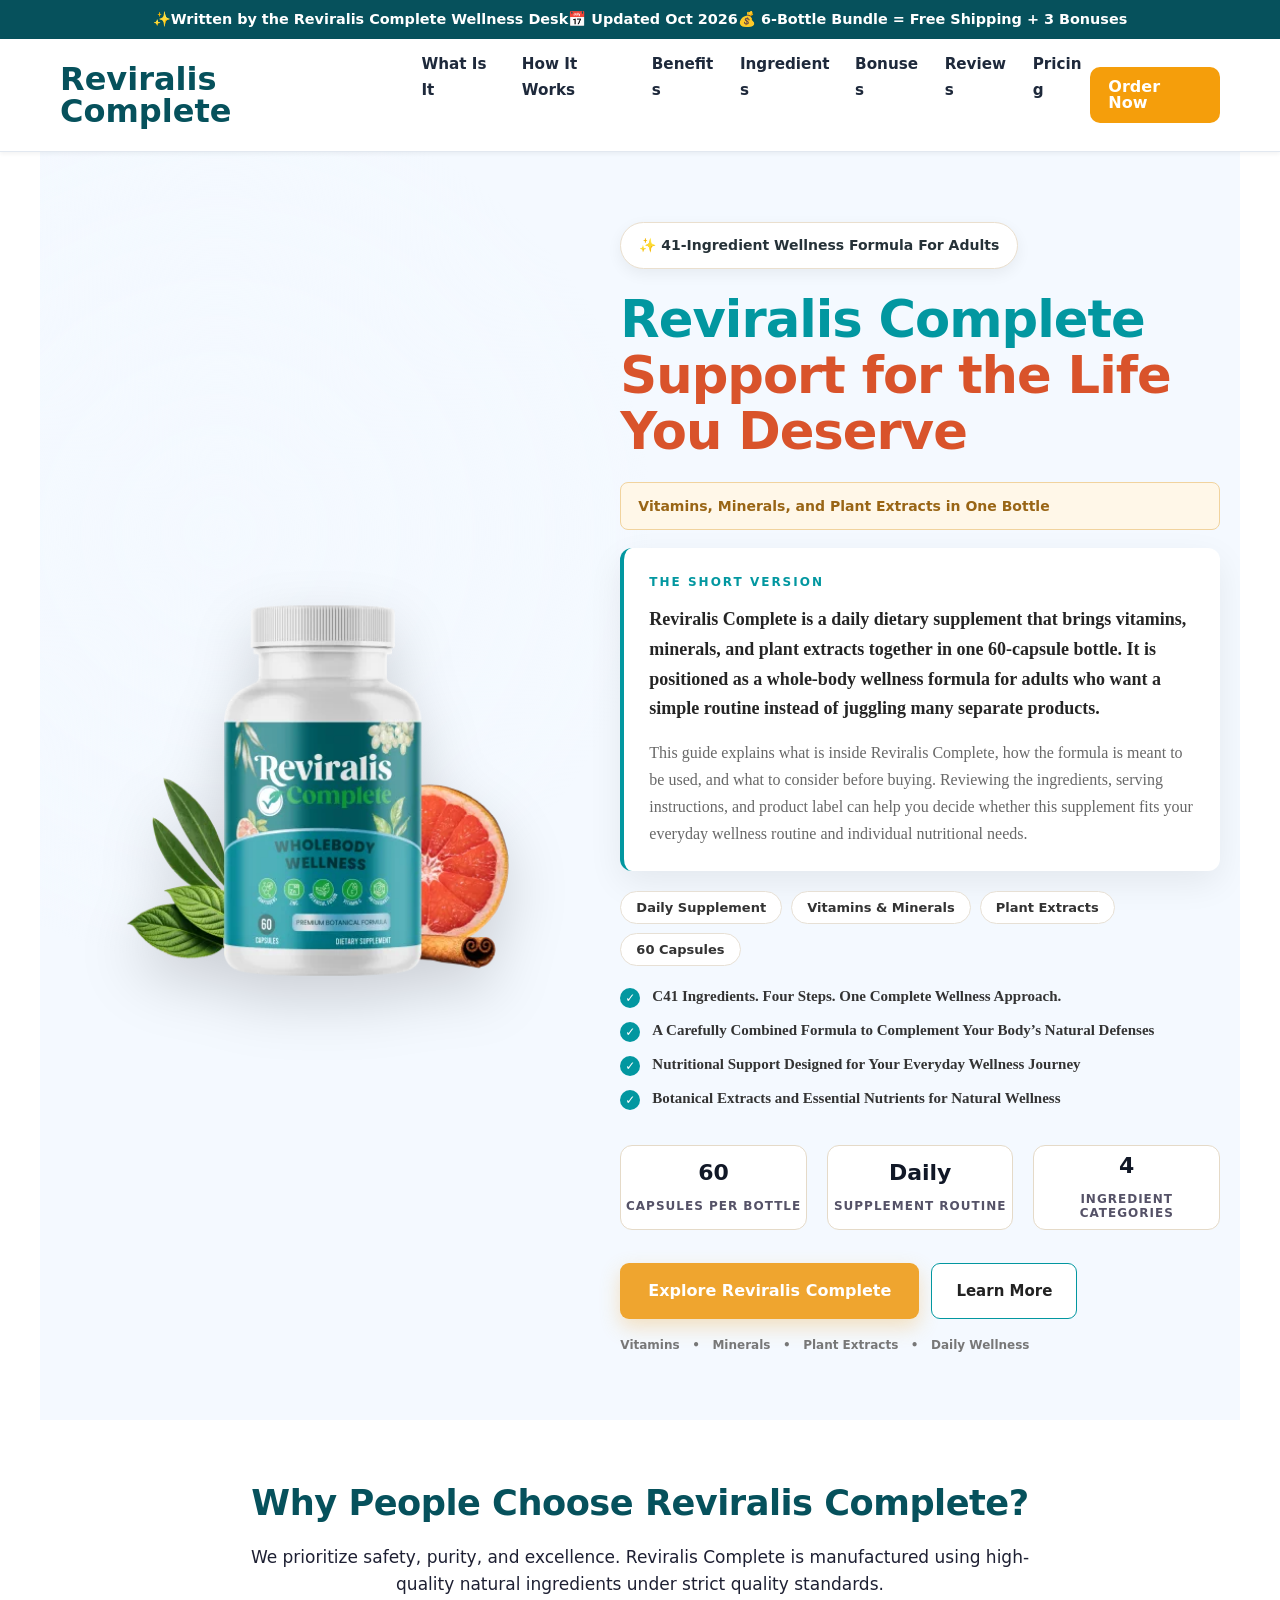
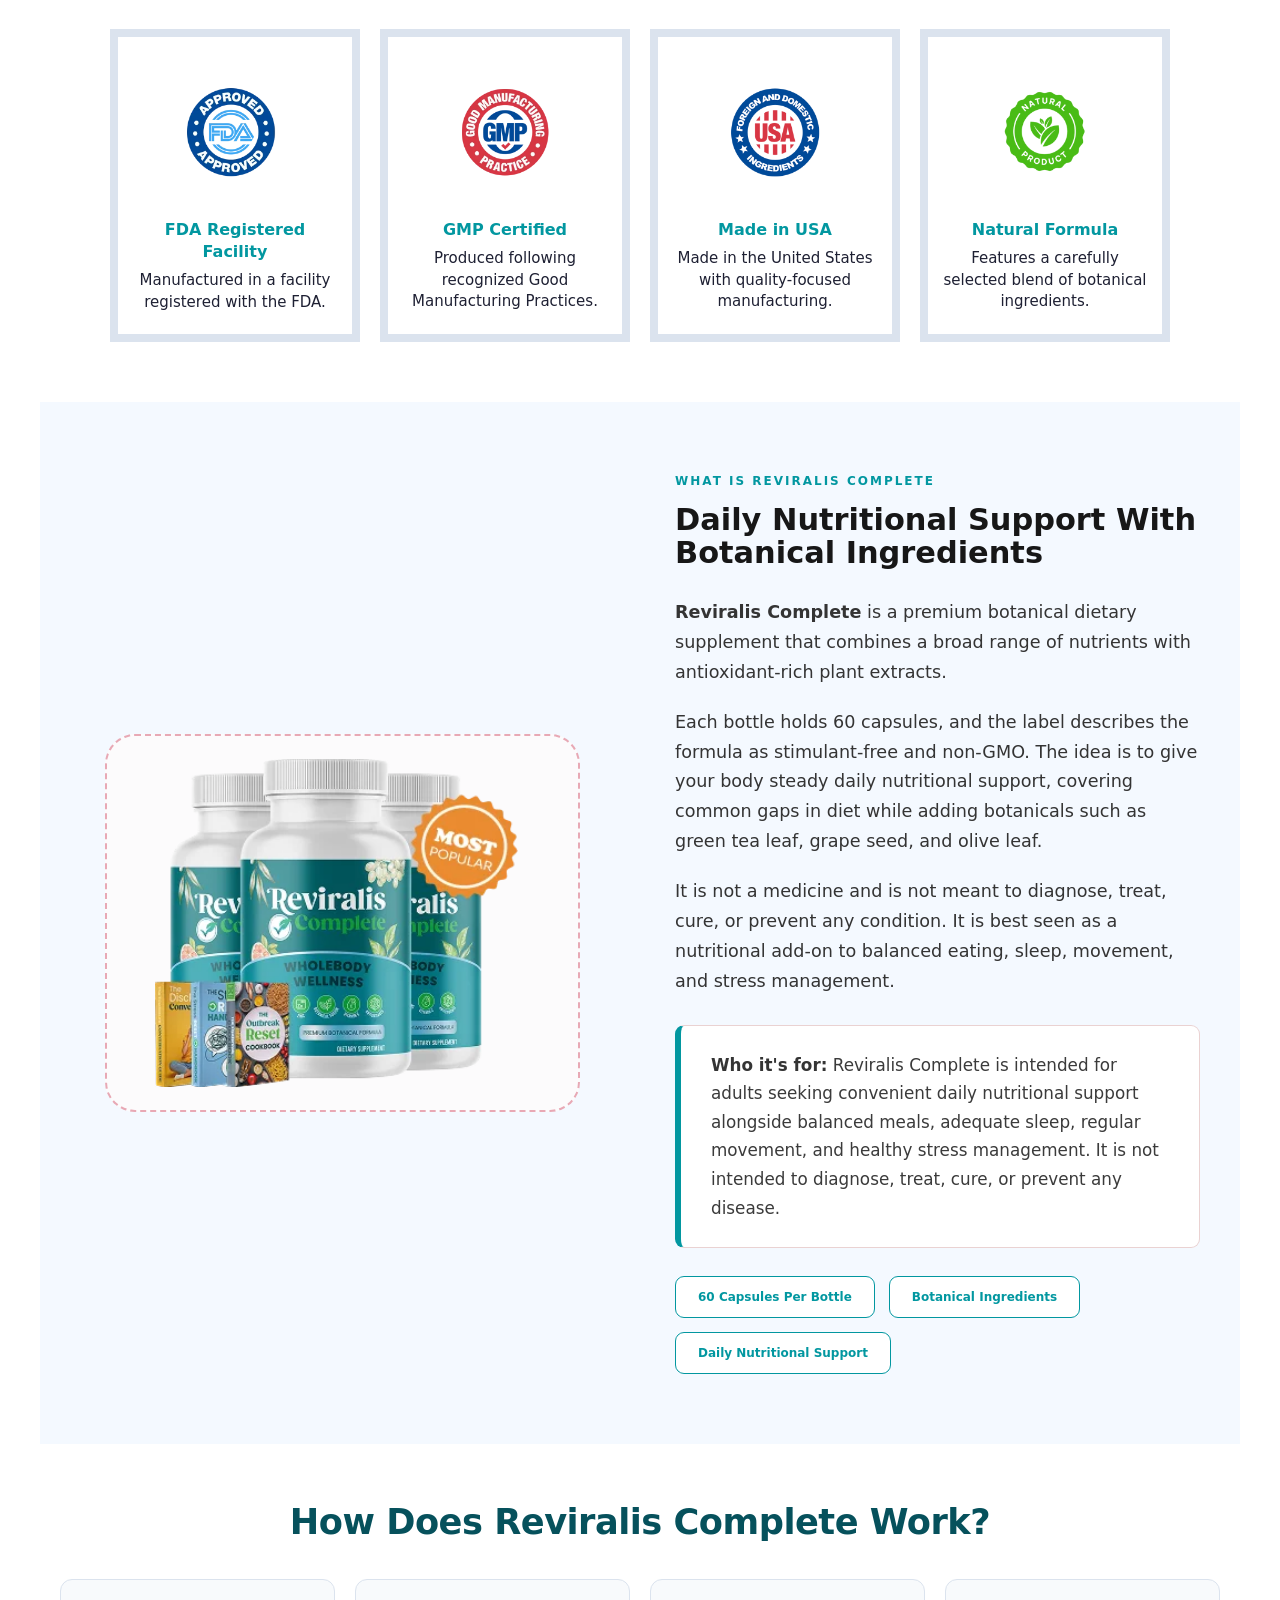
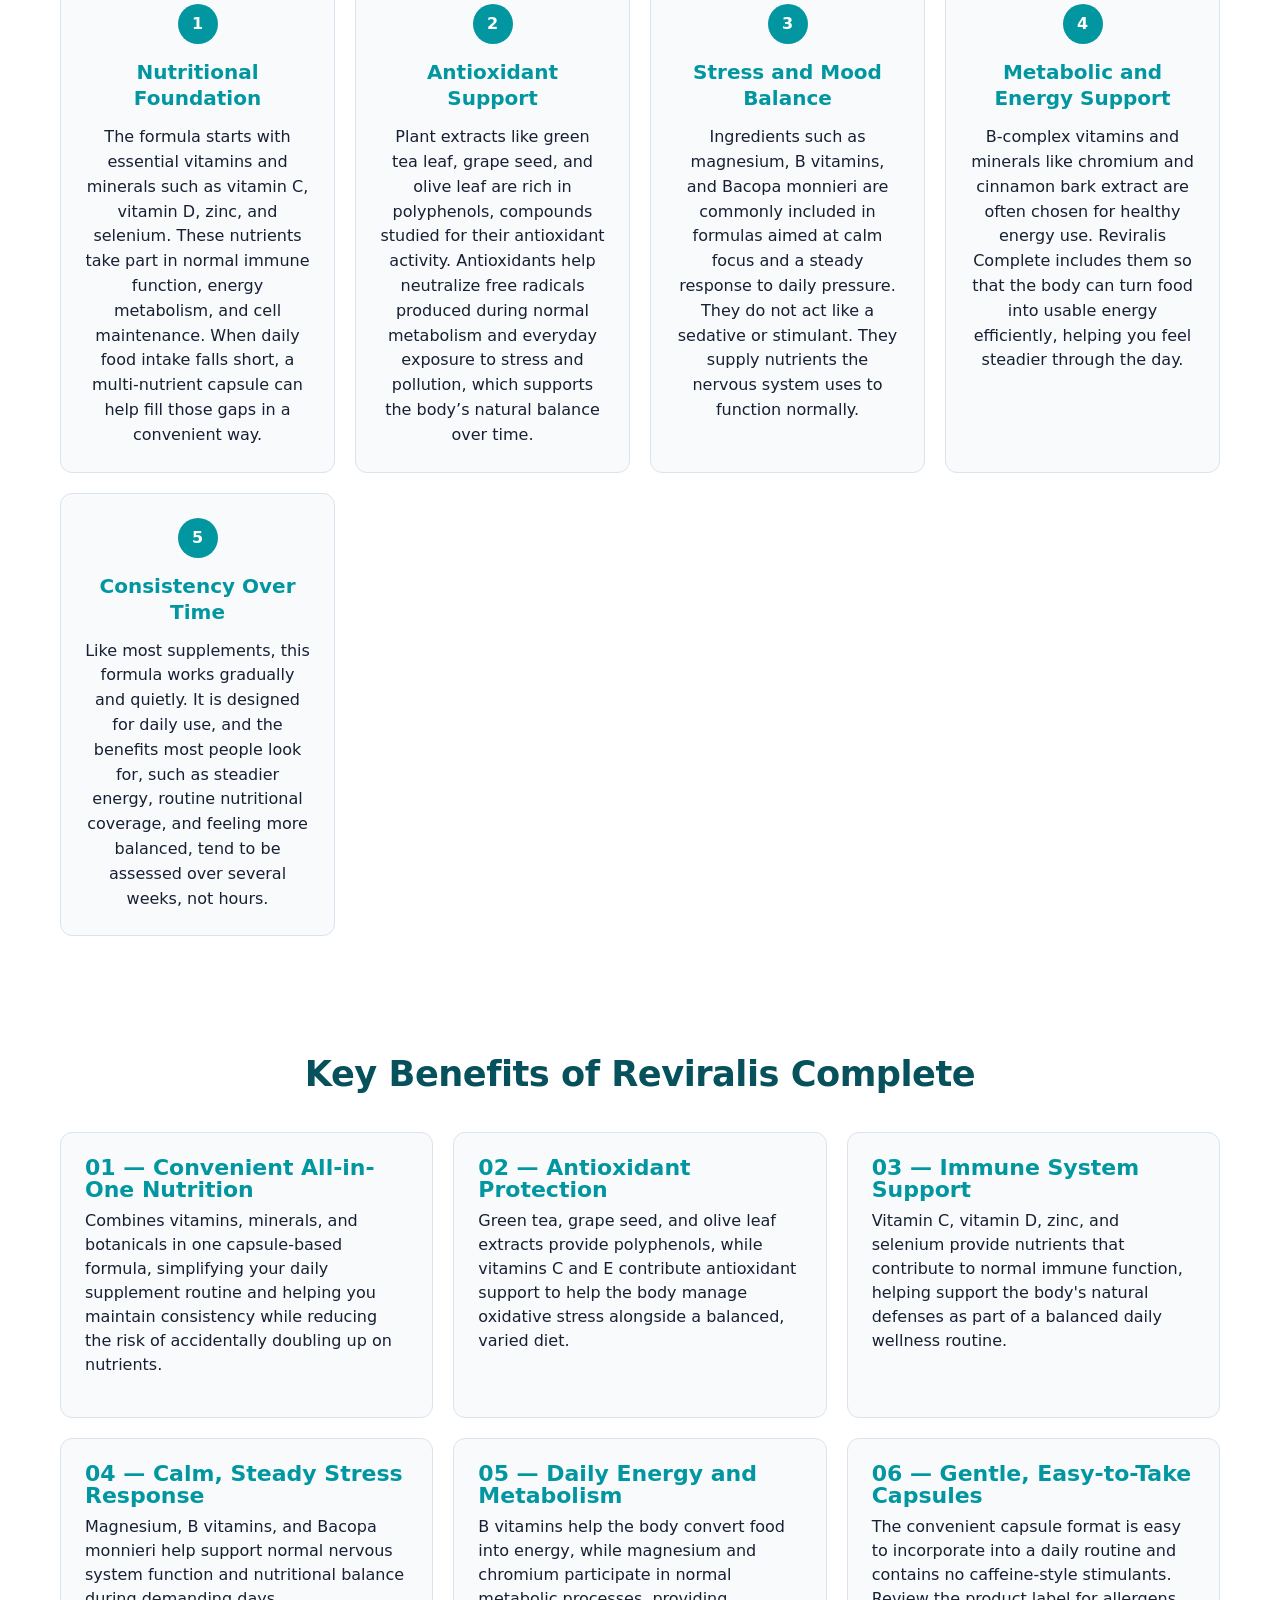
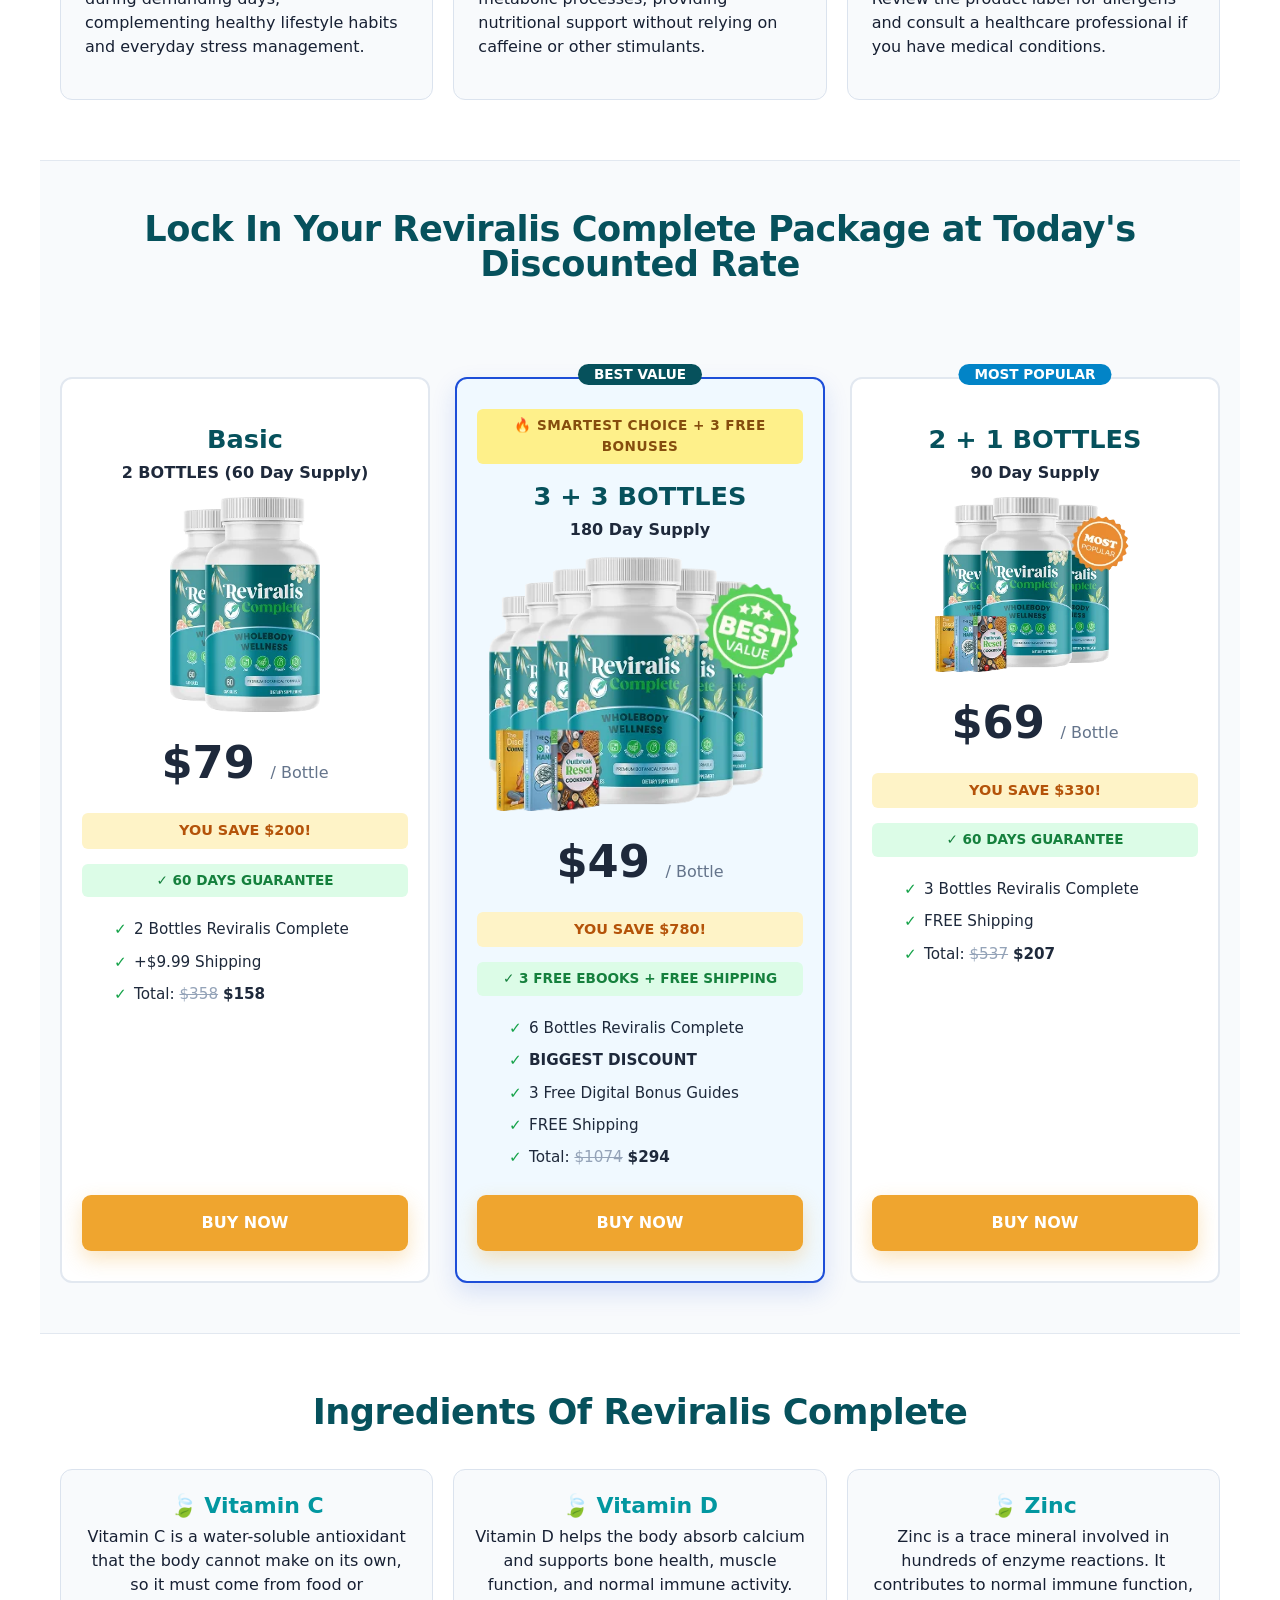
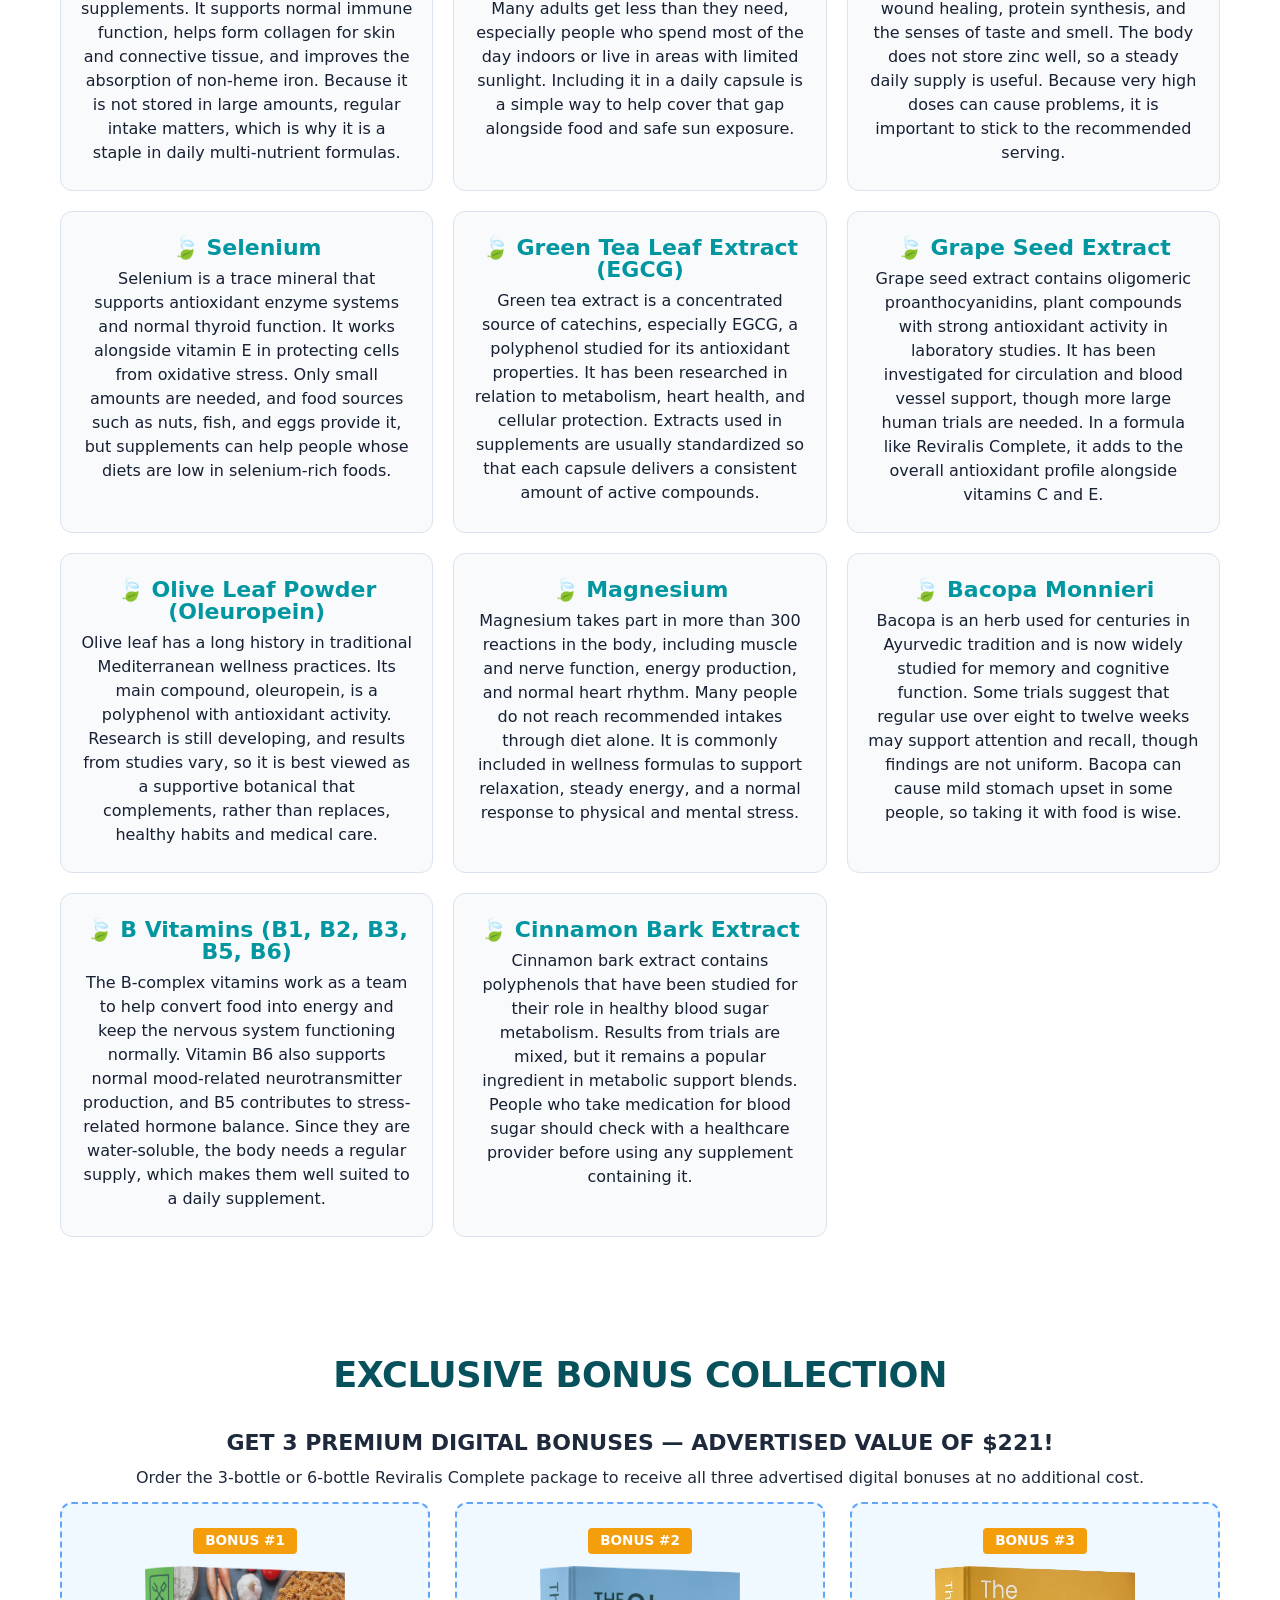
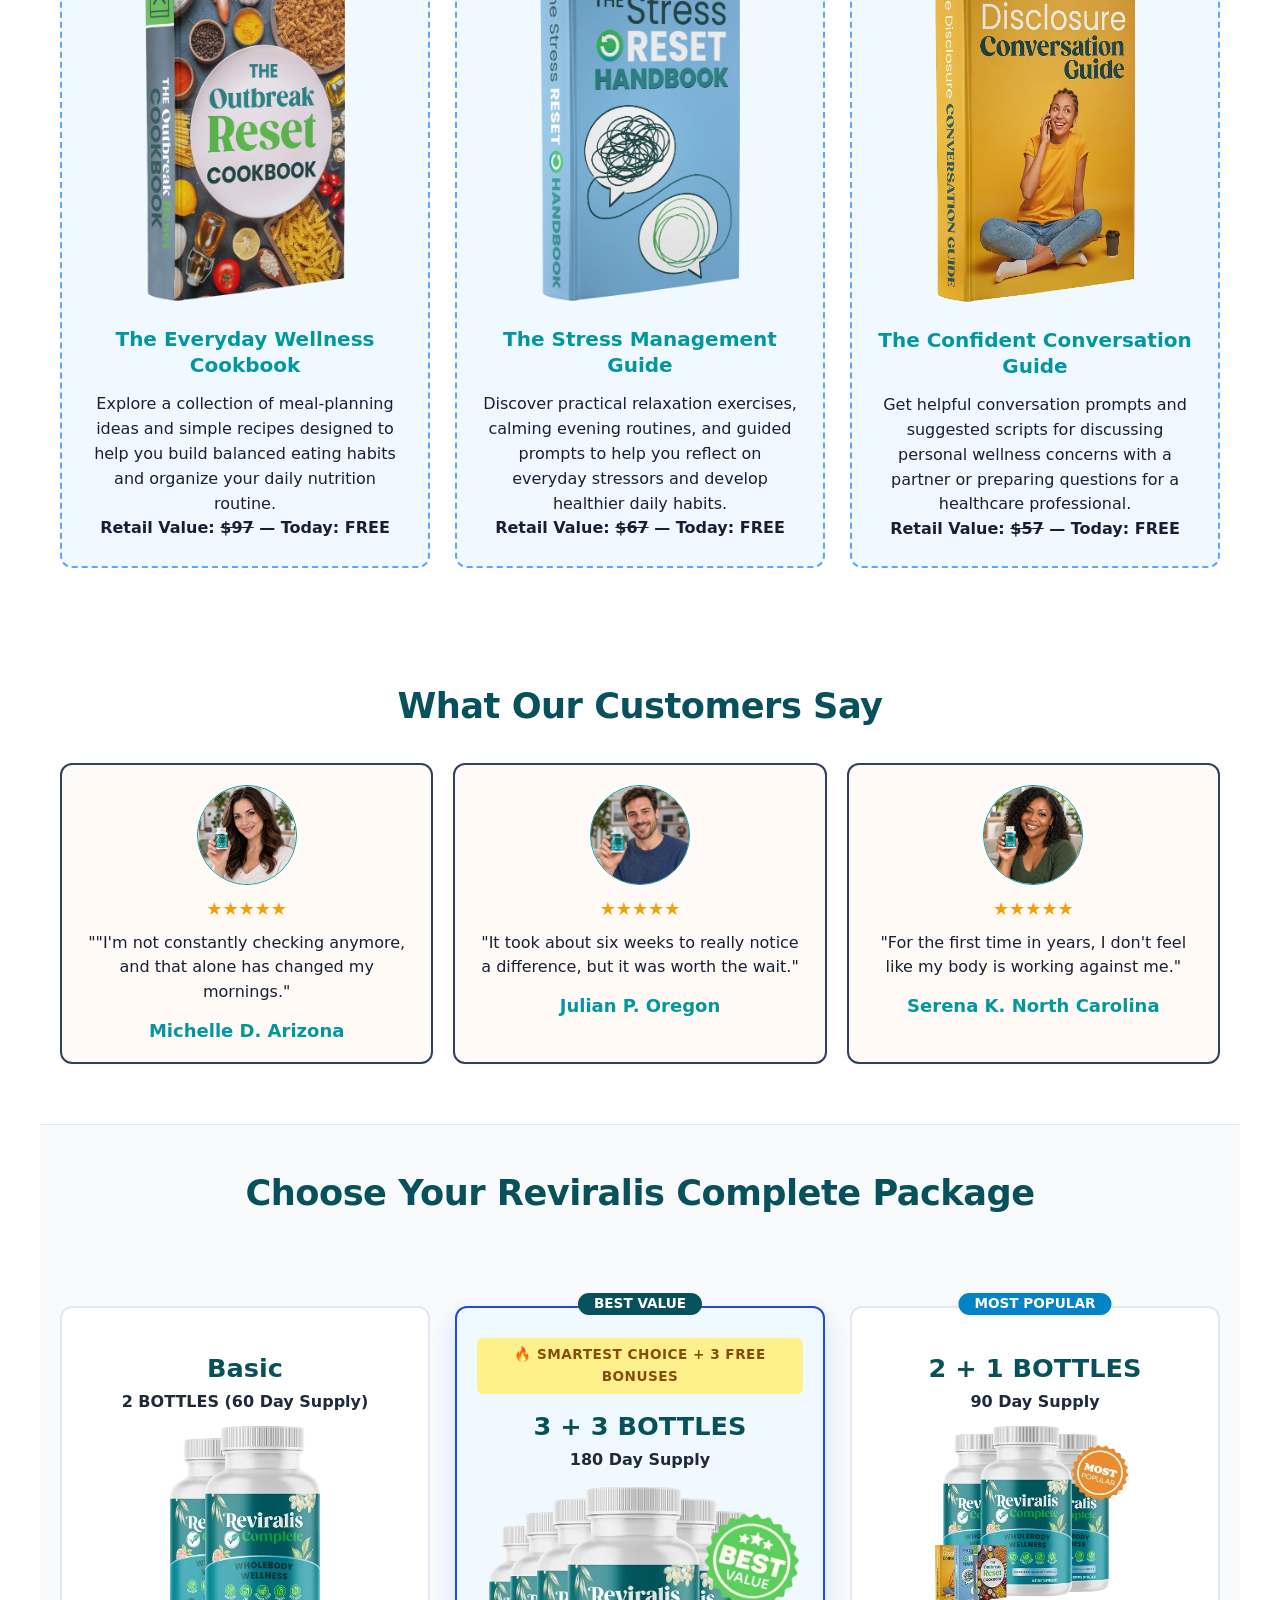
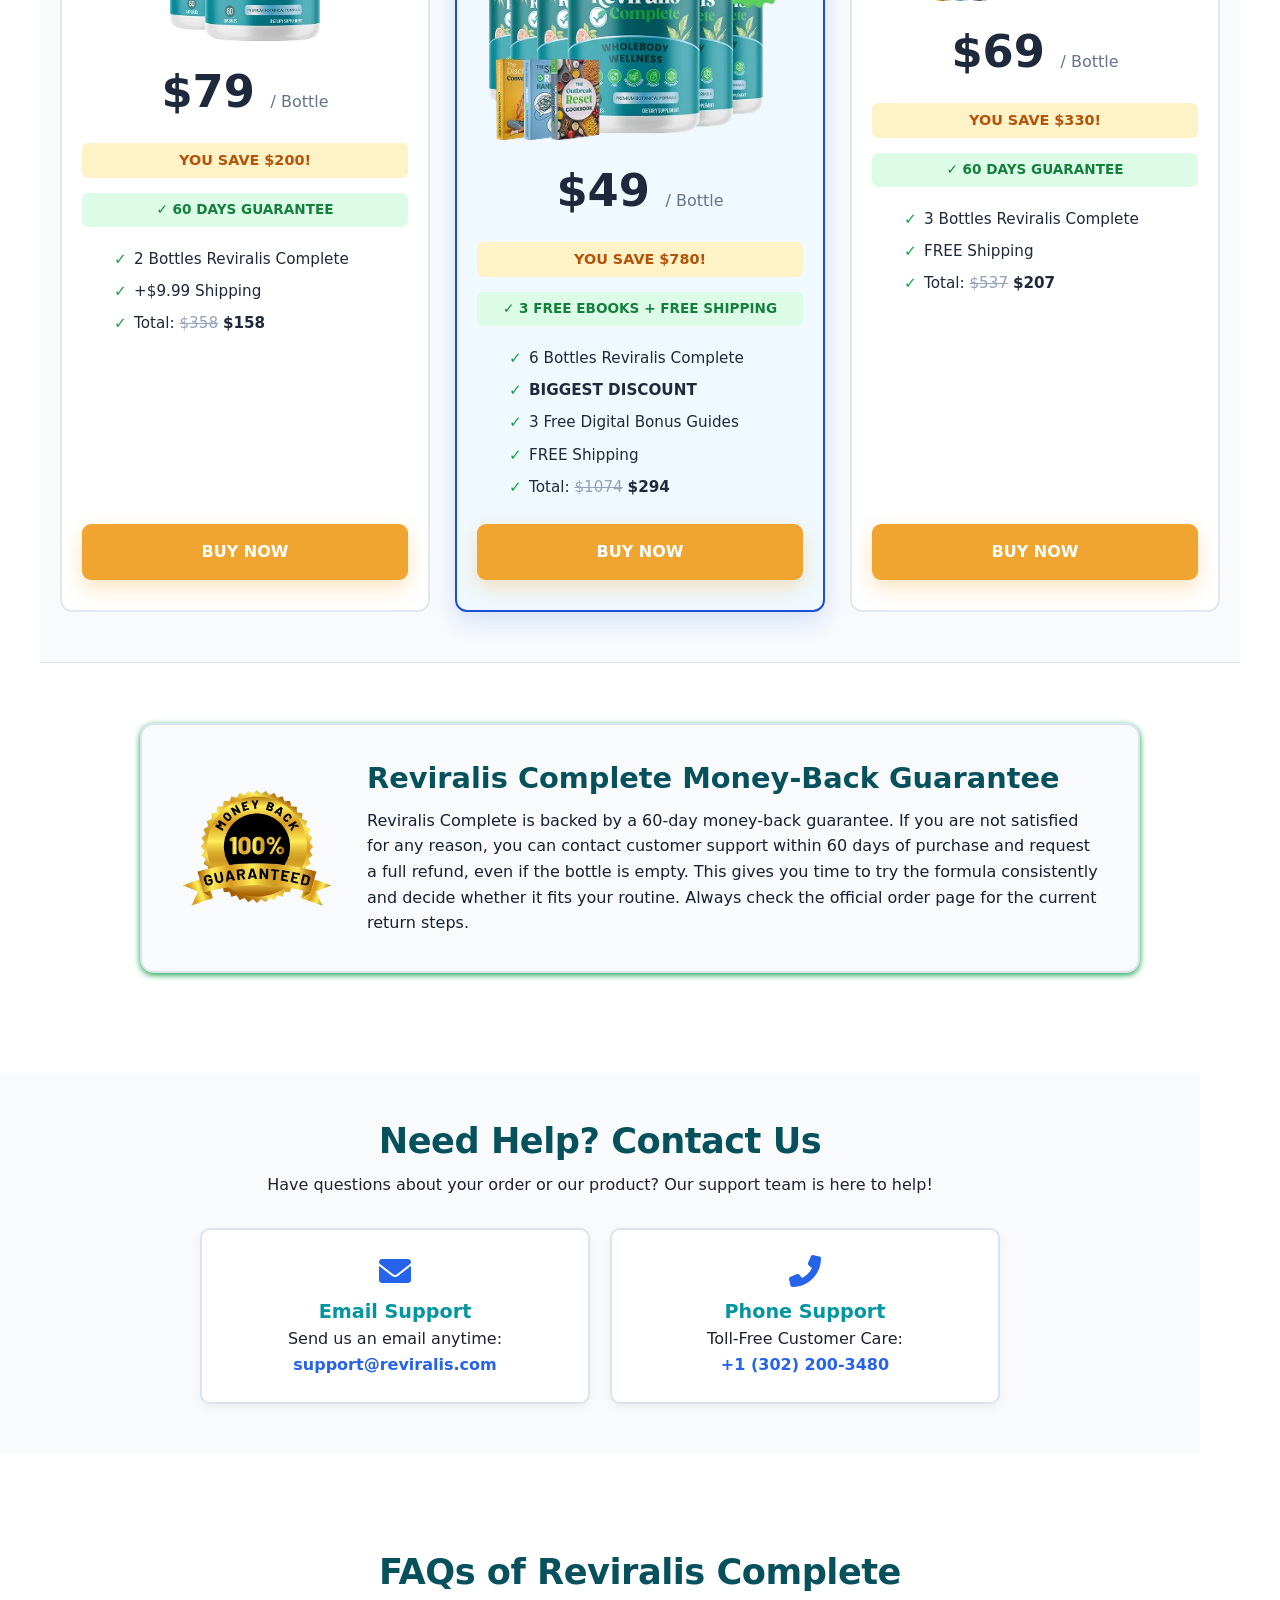
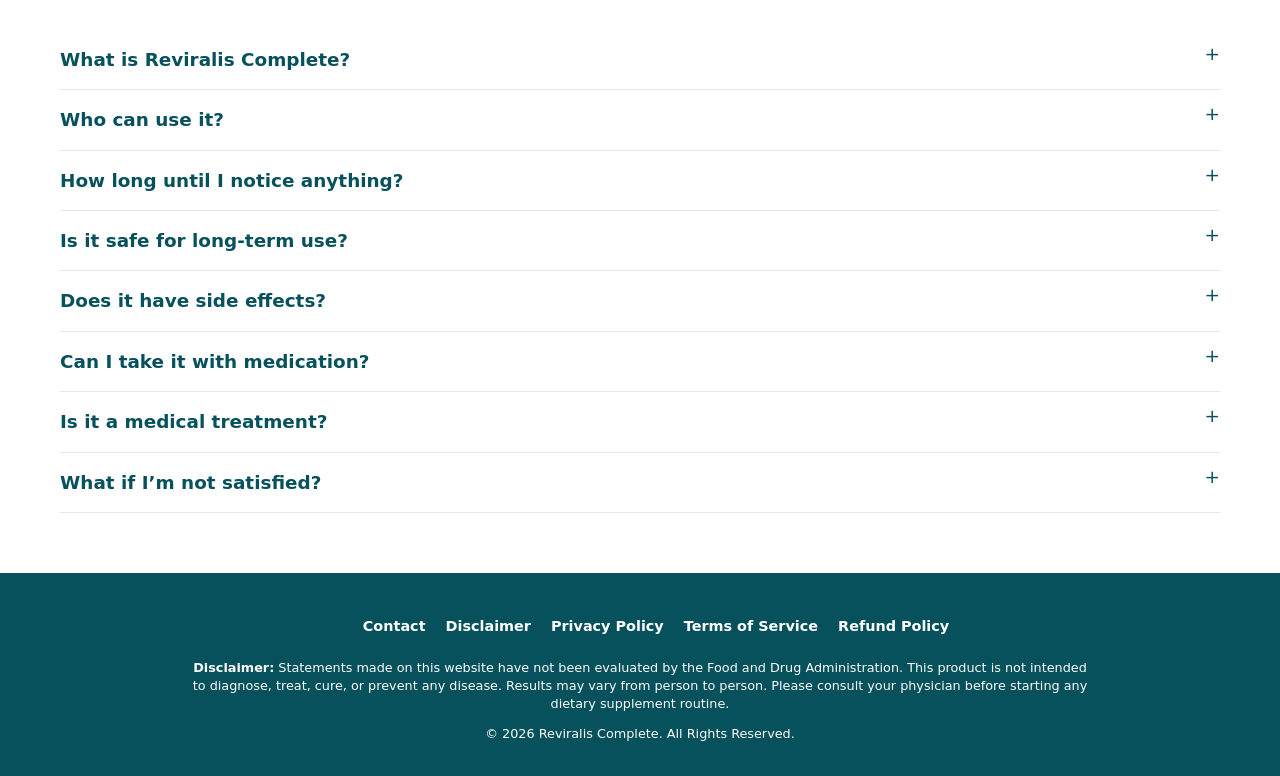
==== commit 4399a21e: "Update index.html" ====
--- a/index.html
+++ b/index.html
@@ -11,7 +11,7 @@
   <meta name="keywords" content="reviralis complete, reviralis complete review, reviralis complete ingredients, reviralis complete supplement, reviralis complete benefits, reviralis complete reviews, reviralis complete money-back guarantee, how to take reviralis complete, wholebody wellness supplement, reviralis complete capsules">
   <meta name="author" content="Reviralis Complete">
     
-  <link rel="canonical" href="https://lightstepspro.com/" />
+  <link rel="canonical" href="https://reviralis-six.vercel.app/" />
 
   <!-- breadcrumbs -->
   <script type="application/ld+json">
@@ -121,7 +121,7 @@
       <div class="hero-image-wrap">
         <img
           fetchpriority="high"
-          src="assets/images/fevicon.png"
+          src="assets/images/banner-img.webp"
           alt="Reviralis Complete Dietary Supplement Bottle">
       </div>
     </div>
--- a/assets/web/assets/mobirise-icons2/mobirise2.css
+++ b/assets/web/assets/mobirise-icons2/mobirise2.css
@@ -0,0 +1,498 @@
+@font-face {
+  font-family: 'Moririse2';
+  font-display: swap;
+  src:  url('mobirise21e04.eot?f2bix4');
+  src:  url('mobirise21e04.eot?f2bix4#iefix') format('embedded-opentype'),
+    url('mobirise21e04.ttf?f2bix4') format('truetype'),
+    url('mobirise21e04.woff?f2bix4') format('woff'),
+    url('mobirise21e04.svg?f2bix4#mobirise2') format('svg');
+  font-weight: normal;
+  font-style: normal;
+}
+
+[class^="mobi-"], [class*=" mobi-"] {
+  /* use !important to prevent issues with browser extensions that change fonts */
+  font-family: 'Moririse2' !important;
+  speak: none;
+  font-style: normal;
+  font-weight: normal;
+  font-variant: normal;
+  text-transform: none;
+  line-height: 1;
+
+  /* Better Font Rendering =========== */
+  -webkit-font-smoothing: antialiased;
+  -moz-osx-font-smoothing: grayscale;
+}
+
+.mobi-mbri-add-submenu:before {
+  content: "\e900";
+}
+.mobi-mbri-alert:before {
+  content: "\e901";
+}
+.mobi-mbri-align-center:before {
+  content: "\e902";
+}
+.mobi-mbri-align-justify:before {
+  content: "\e903";
+}
+.mobi-mbri-align-left:before {
+  content: "\e904";
+}
+.mobi-mbri-align-right:before {
+  content: "\e905";
+}
+.mobi-mbri-android:before {
+  content: "\e906";
+}
+.mobi-mbri-apple:before {
+  content: "\e907";
+}
+.mobi-mbri-arrow-down:before {
+  content: "\e908";
+}
+.mobi-mbri-arrow-next:before {
+  content: "\e909";
+}
+.mobi-mbri-arrow-prev:before {
+  content: "\e90a";
+}
+.mobi-mbri-arrow-up:before {
+  content: "\e90b";
+}
+.mobi-mbri-bold:before {
+  content: "\e90c";
+}
+.mobi-mbri-bookmark:before {
+  content: "\e90d";
+}
+.mobi-mbri-bootstrap:before {
+  content: "\e90e";
+}
+.mobi-mbri-briefcase:before {
+  content: "\e90f";
+}
+.mobi-mbri-browse:before {
+  content: "\e910";
+}
+.mobi-mbri-bulleted-list:before {
+  content: "\e911";
+}
+.mobi-mbri-calendar:before {
+  content: "\e912";
+}
+.mobi-mbri-camera:before {
+  content: "\e913";
+}
+.mobi-mbri-cart-add:before {
+  content: "\e914";
+}
+.mobi-mbri-cart-full:before {
+  content: "\e915";
+}
+.mobi-mbri-cash:before {
+  content: "\e916";
+}
+.mobi-mbri-change-style:before {
+  content: "\e917";
+}
+.mobi-mbri-chat:before {
+  content: "\e918";
+}
+.mobi-mbri-clock:before {
+  content: "\e919";
+}
+.mobi-mbri-close:before {
+  content: "\e91a";
+}
+.mobi-mbri-cloud:before {
+  content: "\e91b";
+}
+.mobi-mbri-code:before {
+  content: "\e91c";
+}
+.mobi-mbri-contact-form:before {
+  content: "\e91d";
+}
+.mobi-mbri-credit-card:before {
+  content: "\e91e";
+}
+.mobi-mbri-cursor-click:before {
+  content: "\e91f";
+}
+.mobi-mbri-cust-feedback:before {
+  content: "\e920";
+}
+.mobi-mbri-database:before {
+  content: "\e921";
+}
+.mobi-mbri-delivery:before {
+  content: "\e922";
+}
+.mobi-mbri-desktop:before {
+  content: "\e923";
+}
+.mobi-mbri-devices:before {
+  content: "\e924";
+}
+.mobi-mbri-down:before {
+  content: "\e925";
+}
+.mobi-mbri-download-2:before {
+  content: "\e926";
+}
+.mobi-mbri-download:before {
+  content: "\e927";
+}
+.mobi-mbri-drag-n-drop-2:before {
+  content: "\e928";
+}
+.mobi-mbri-drag-n-drop:before {
+  content: "\e929";
+}
+.mobi-mbri-edit-2:before {
+  content: "\e92a";
+}
+.mobi-mbri-edit:before {
+  content: "\e92b";
+}
+.mobi-mbri-error:before {
+  content: "\e92c";
+}
+.mobi-mbri-extension:before {
+  content: "\e92d";
+}
+.mobi-mbri-features:before {
+  content: "\e92e";
+}
+.mobi-mbri-file:before {
+  content: "\e92f";
+}
+.mobi-mbri-flag:before {
+  content: "\e930";
+}
+.mobi-mbri-folder:before {
+  content: "\e931";
+}
+.mobi-mbri-gift:before {
+  content: "\e932";
+}
+.mobi-mbri-github:before {
+  content: "\e933";
+}
+.mobi-mbri-globe-2:before {
+  content: "\e934";
+}
+.mobi-mbri-globe:before {
+  content: "\e935";
+}
+.mobi-mbri-growing-chart:before {
+  content: "\e936";
+}
+.mobi-mbri-hearth:before {
+  content: "\e937";
+}
+.mobi-mbri-help:before {
+  content: "\e938";
+}
+.mobi-mbri-home:before {
+  content: "\e939";
+}
+.mobi-mbri-hot-cup:before {
+  content: "\e93a";
+}
+.mobi-mbri-idea:before {
+  content: "\e93b";
+}
+.mobi-mbri-image-gallery:before {
+  content: "\e93c";
+}
+.mobi-mbri-image-slider:before {
+  content: "\e93d";
+}
+.mobi-mbri-info:before {
+  content: "\e93e";
+}
+.mobi-mbri-italic:before {
+  content: "\e93f";
+}
+.mobi-mbri-key:before {
+  content: "\e940";
+}
+.mobi-mbri-laptop:before {
+  content: "\e941";
+}
+.mobi-mbri-layers:before {
+  content: "\e942";
+}
+.mobi-mbri-left-right:before {
+  content: "\e943";
+}
+.mobi-mbri-left:before {
+  content: "\e944";
+}
+.mobi-mbri-letter:before {
+  content: "\e945";
+}
+.mobi-mbri-like:before {
+  content: "\e946";
+}
+.mobi-mbri-link:before {
+  content: "\e947";
+}
+.mobi-mbri-lock:before {
+  content: "\e948";
+}
+.mobi-mbri-login:before {
+  content: "\e949";
+}
+.mobi-mbri-logout:before {
+  content: "\e94a";
+}
+.mobi-mbri-magic-stick:before {
+  content: "\e94b";
+}
+.mobi-mbri-map-pin:before {
+  content: "\e94c";
+}
+.mobi-mbri-menu:before {
+  content: "\e94d";
+}
+.mobi-mbri-mobile-2:before {
+  content: "\e94e";
+}
+.mobi-mbri-mobile-horizontal:before {
+  content: "\e94f";
+}
+.mobi-mbri-mobile:before {
+  content: "\e950";
+}
+.mobi-mbri-mobirise:before {
+  content: "\e951";
+}
+.mobi-mbri-more-horizontal:before {
+  content: "\e952";
+}
+.mobi-mbri-more-vertical:before {
+  content: "\e953";
+}
+.mobi-mbri-music:before {
+  content: "\e954";
+}
+.mobi-mbri-new-file:before {
+  content: "\e955";
+}
+.mobi-mbri-numbered-list:before {
+  content: "\e956";
+}
+.mobi-mbri-opened-folder:before {
+  content: "\e957";
+}
+.mobi-mbri-pages:before {
+  content: "\e958";
+}
+.mobi-mbri-paper-plane:before {
+  content: "\e959";
+}
+.mobi-mbri-paperclip:before {
+  content: "\e95a";
+}
+.mobi-mbri-phone:before {
+  content: "\e95b";
+}
+.mobi-mbri-photo:before {
+  content: "\e95c";
+}
+.mobi-mbri-photos:before {
+  content: "\e95d";
+}
+.mobi-mbri-pin:before {
+  content: "\e95e";
+}
+.mobi-mbri-play:before {
+  content: "\e95f";
+}
+.mobi-mbri-plus:before {
+  content: "\e960";
+}
+.mobi-mbri-preview:before {
+  content: "\e961";
+}
+.mobi-mbri-print:before {
+  content: "\e962";
+}
+.mobi-mbri-protect:before {
+  content: "\e963";
+}
+.mobi-mbri-question:before {
+  content: "\e964";
+}
+.mobi-mbri-quote-left:before {
+  content: "\e965";
+}
+.mobi-mbri-quote-right:before {
+  content: "\e966";
+}
+.mobi-mbri-redo:before {
+  content: "\e967";
+}
+.mobi-mbri-refresh:before {
+  content: "\e968";
+}
+.mobi-mbri-responsive-2:before {
+  content: "\e969";
+}
+.mobi-mbri-responsive:before {
+  content: "\e96a";
+}
+.mobi-mbri-right:before {
+  content: "\e96b";
+}
+.mobi-mbri-rocket:before {
+  content: "\e96c";
+}
+.mobi-mbri-sad-face:before {
+  content: "\e96d";
+}
+.mobi-mbri-sale:before {
+  content: "\e96e";
+}
+.mobi-mbri-save:before {
+  content: "\e96f";
+}
+.mobi-mbri-search:before {
+  content: "\e970";
+}
+.mobi-mbri-setting-2:before {
+  content: "\e971";
+}
+.mobi-mbri-setting-3:before {
+  content: "\e972";
+}
+.mobi-mbri-setting:before {
+  content: "\e973";
+}
+.mobi-mbri-share:before {
+  content: "\e974";
+}
+.mobi-mbri-shopping-bag:before {
+  content: "\e975";
+}
+.mobi-mbri-shopping-basket:before {
+  content: "\e976";
+}
+.mobi-mbri-shopping-cart:before {
+  content: "\e977";
+}
+.mobi-mbri-sites:before {
+  content: "\e978";
+}
+.mobi-mbri-smile-face:before {
+  content: "\e979";
+}
+.mobi-mbri-speed:before {
+  content: "\e97a";
+}
+.mobi-mbri-star:before {
+  content: "\e97b";
+}
+.mobi-mbri-success:before {
+  content: "\e97c";
+}
+.mobi-mbri-sun:before {
+  content: "\e97d";
+}
+.mobi-mbri-sun2:before {
+  content: "\e97e";
+}
+.mobi-mbri-tablet-vertical:before {
+  content: "\e97f";
+}
+.mobi-mbri-tablet:before {
+  content: "\e980";
+}
+.mobi-mbri-target:before {
+  content: "\e981";
+}
+.mobi-mbri-timer:before {
+  content: "\e982";
+}
+.mobi-mbri-to-ftp:before {
+  content: "\e983";
+}
+.mobi-mbri-to-local-drive:before {
+  content: "\e984";
+}
+.mobi-mbri-touch-swipe:before {
+  content: "\e985";
+}
+.mobi-mbri-touch:before {
+  content: "\e986";
+}
+.mobi-mbri-trash:before {
+  content: "\e987";
+}
+.mobi-mbri-underline:before {
+  content: "\e988";
+}
+.mobi-mbri-undo:before {
+  content: "\e989";
+}
+.mobi-mbri-unlink:before {
+  content: "\e98a";
+}
+.mobi-mbri-unlock:before {
+  content: "\e98b";
+}
+.mobi-mbri-up-down:before {
+  content: "\e98c";
+}
+.mobi-mbri-up:before {
+  content: "\e98d";
+}
+.mobi-mbri-update:before {
+  content: "\e98e";
+}
+.mobi-mbri-upload-2:before {
+  content: "\e98f";
+}
+.mobi-mbri-upload:before {
+  content: "\e990";
+}
+.mobi-mbri-user-2:before {
+  content: "\e991";
+}
+.mobi-mbri-user:before {
+  content: "\e992";
+}
+.mobi-mbri-users:before {
+  content: "\e993";
+}
+.mobi-mbri-video-play:before {
+  content: "\e994";
+}
+.mobi-mbri-video:before {
+  content: "\e995";
+}
+.mobi-mbri-watch:before {
+  content: "\e996";
+}
+.mobi-mbri-website-theme-2:before {
+  content: "\e997";
+}
+.mobi-mbri-website-theme:before {
+  content: "\e998";
+}
+.mobi-mbri-wifi:before {
+  content: "\e999";
+}
+.mobi-mbri-windows:before {
+  content: "\e99a";
+}
+.mobi-mbri-zoom-in:before {
+  content: "\e99b";
+}
+.mobi-mbri-zoom-out:before {
+  content: "\e99c";
+}
--- a/assets/web/assets/mobirise-icons-bold/mobirise-icons-bold.css
+++ b/assets/web/assets/mobirise-icons-bold/mobirise-icons-bold.css
@@ -0,0 +1,477 @@
+@font-face {
+  font-family: 'mobirise-icons-bold';
+  font-display: swap;
+  src:  url('mobirise-icons-bold84ca.eot?m1l4yr');
+  src:  url('mobirise-icons-bold84ca.eot?m1l4yr#iefix') format('embedded-opentype'),
+    url('mobirise-icons-bold84ca.ttf?m1l4yr') format('truetype'),
+    url('mobirise-icons-bold84ca.woff?m1l4yr') format('woff'),
+    url('mobirise-icons-bold84ca.svg?m1l4yr#mobirise-icons-bold') format('svg');
+  font-weight: normal;
+  font-style: normal;
+}
+
+[class^="mbrib-"], [class*="mbrib-"] {
+  /* use !important to prevent issues with browser extensions that change fonts */
+  font-family: 'mobirise-icons-bold' !important;
+  speak: none;
+  font-style: normal;
+  font-weight: normal;
+  font-variant: normal;
+  text-transform: none;
+  line-height: 1;
+
+  /* Better Font Rendering =========== */
+  -webkit-font-smoothing: antialiased;
+  -moz-osx-font-smoothing: grayscale;
+}
+
+.mbrib-add-submenu:before {
+  content: "\e900";
+}
+.mbrib-alert:before {
+  content: "\e901";
+}
+.mbrib-align-center:before {
+  content: "\e902";
+}
+.mbrib-align-justify:before {
+  content: "\e903";
+}
+.mbrib-align-left:before {
+  content: "\e904";
+}
+.mbrib-align-right:before {
+  content: "\e905";
+}
+.mbrib-android:before {
+  content: "\e906";
+}
+.mbrib-apple:before {
+  content: "\e907";
+}
+.mbrib-arrow-down:before {
+  content: "\e908";
+}
+.mbrib-arrow-next:before {
+  content: "\e909";
+}
+.mbrib-arrow-prev:before {
+  content: "\e90a";
+}
+.mbrib-arrow-up:before {
+  content: "\e90b";
+}
+.mbrib-bold:before {
+  content: "\e90c";
+}
+.mbrib-bookmark:before {
+  content: "\e90d";
+}
+.mbrib-bootstrap:before {
+  content: "\e90e";
+}
+.mbrib-briefcase:before {
+  content: "\e90f";
+}
+.mbrib-browse:before {
+  content: "\e910";
+}
+.mbrib-bulleted-list:before {
+  content: "\e911";
+}
+.mbrib-calendar:before {
+  content: "\e912";
+}
+.mbrib-camera:before {
+  content: "\e913";
+}
+.mbrib-cart-add:before {
+  content: "\e914";
+}
+.mbrib-cart-full:before {
+  content: "\e915";
+}
+.mbrib-cash:before {
+  content: "\e916";
+}
+.mbrib-change-style:before {
+  content: "\e917";
+}
+.mbrib-chat:before {
+  content: "\e918";
+}
+.mbrib-clock:before {
+  content: "\e919";
+}
+.mbrib-close:before {
+  content: "\e91a";
+}
+.mbrib-cloud:before {
+  content: "\e91b";
+}
+.mbrib-code:before {
+  content: "\e91c";
+}
+.mbrib-contact-form:before {
+  content: "\e91d";
+}
+.mbrib-credit-card:before {
+  content: "\e91e";
+}
+.mbrib-cursor-click:before {
+  content: "\e91f";
+}
+.mbrib-cust-feedback:before {
+  content: "\e920";
+}
+.mbrib-database:before {
+  content: "\e921";
+}
+.mbrib-delivery:before {
+  content: "\e922";
+}
+.mbrib-desktop:before {
+  content: "\e923";
+}
+.mbrib-devices:before {
+  content: "\e924";
+}
+.mbrib-down:before {
+  content: "\e925";
+}
+.mbrib-download:before {
+  content: "\e926";
+}
+.mbrib-drag-n-drop:before {
+  content: "\e927";
+}
+.mbrib-drag-n-drop2:before {
+  content: "\e928";
+}
+.mbrib-edit:before {
+  content: "\e929";
+}
+.mbrib-edit2:before {
+  content: "\e92a";
+}
+.mbrib-error:before {
+  content: "\e92b";
+}
+.mbrib-extension:before {
+  content: "\e92c";
+}
+.mbrib-features:before {
+  content: "\e92d";
+}
+.mbrib-file:before {
+  content: "\e92e";
+}
+.mbrib-flag:before {
+  content: "\e92f";
+}
+.mbrib-folder:before {
+  content: "\e930";
+}
+.mbrib-gift:before {
+  content: "\e931";
+}
+.mbrib-github:before {
+  content: "\e932";
+}
+.mbrib-globe-2:before {
+  content: "\e933";
+}
+.mbrib-globe:before {
+  content: "\e934";
+}
+.mbrib-growing-chart:before {
+  content: "\e935";
+}
+.mbrib-hearth:before {
+  content: "\e936";
+}
+.mbrib-help:before {
+  content: "\e937";
+}
+.mbrib-home:before {
+  content: "\e938";
+}
+.mbrib-hot-cup:before {
+  content: "\e939";
+}
+.mbrib-idea:before {
+  content: "\e93a";
+}
+.mbrib-image-gallery:before {
+  content: "\e93b";
+}
+.mbrib-image-slider:before {
+  content: "\e93c";
+}
+.mbrib-info:before {
+  content: "\e93d";
+}
+.mbrib-italic:before {
+  content: "\e93e";
+}
+.mbrib-key:before {
+  content: "\e93f";
+}
+.mbrib-laptop:before {
+  content: "\e940";
+}
+.mbrib-layers:before {
+  content: "\e941";
+}
+.mbrib-left-right:before {
+  content: "\e942";
+}
+.mbrib-left:before {
+  content: "\e943";
+}
+.mbrib-letter:before {
+  content: "\e944";
+}
+.mbrib-like:before {
+  content: "\e945";
+}
+.mbrib-link:before {
+  content: "\e946";
+}
+.mbrib-lock:before {
+  content: "\e947";
+}
+.mbrib-login:before {
+  content: "\e948";
+}
+.mbrib-logout:before {
+  content: "\e949";
+}
+.mbrib-magic-stick:before {
+  content: "\e94a";
+}
+.mbrib-map-pin:before {
+  content: "\e94b";
+}
+.mbrib-menu:before {
+  content: "\e94c";
+}
+.mbrib-mobile:before {
+  content: "\e94d";
+}
+.mbrib-mobile2:before {
+  content: "\e94e";
+}
+.mbrib-mobirise:before {
+  content: "\e94f";
+}
+.mbrib-more-horizontal:before {
+  content: "\e950";
+}
+.mbrib-more-vertical:before {
+  content: "\e951";
+}
+.mbrib-music:before {
+  content: "\e952";
+}
+.mbrib-new-file:before {
+  content: "\e953";
+}
+.mbrib-numbered-list:before {
+  content: "\e954";
+}
+.mbrib-opened-folder:before {
+  content: "\e955";
+}
+.mbrib-pages:before {
+  content: "\e956";
+}
+.mbrib-paper-plane:before {
+  content: "\e957";
+}
+.mbrib-paperclip:before {
+  content: "\e958";
+}
+.mbrib-photo:before {
+  content: "\e959";
+}
+.mbrib-photos:before {
+  content: "\e95a";
+}
+.mbrib-pin:before {
+  content: "\e95b";
+}
+.mbrib-play:before {
+  content: "\e95c";
+}
+.mbrib-plus:before {
+  content: "\e95d";
+}
+.mbrib-preview:before {
+  content: "\e95e";
+}
+.mbrib-print:before {
+  content: "\e95f";
+}
+.mbrib-protect:before {
+  content: "\e960";
+}
+.mbrib-question:before {
+  content: "\e961";
+}
+.mbrib-quote-left:before {
+  content: "\e962";
+}
+.mbrib-quote-right:before {
+  content: "\e963";
+}
+.mbrib-redo:before {
+  content: "\e964";
+}
+.mbrib-refresh:before {
+  content: "\e965";
+}
+.mbrib-responsive:before {
+  content: "\e966";
+}
+.mbrib-right:before {
+  content: "\e967";
+}
+.mbrib-rocket:before {
+  content: "\e968";
+}
+.mbrib-sad-face:before {
+  content: "\e969";
+}
+.mbrib-sale:before {
+  content: "\e96a";
+}
+.mbrib-save:before {
+  content: "\e96b";
+}
+.mbrib-search:before {
+  content: "\e96c";
+}
+.mbrib-setting:before {
+  content: "\e96d";
+}
+.mbrib-setting2:before {
+  content: "\e96e";
+}
+.mbrib-setting3:before {
+  content: "\e96f";
+}
+.mbrib-share:before {
+  content: "\e970";
+}
+.mbrib-shopping-bag:before {
+  content: "\e971";
+}
+.mbrib-shopping-basket:before {
+  content: "\e972";
+}
+.mbrib-shopping-cart:before {
+  content: "\e973";
+}
+.mbrib-sites:before {
+  content: "\e974";
+}
+.mbrib-smile-face:before {
+  content: "\e975";
+}
+.mbrib-speed:before {
+  content: "\e976";
+}
+.mbrib-star:before {
+  content: "\e977";
+}
+.mbrib-success:before {
+  content: "\e978";
+}
+.mbrib-sun:before {
+  content: "\e979";
+}
+.mbrib-sun2:before {
+  content: "\e97a";
+}
+.mbrib-tablet-vertical:before {
+  content: "\e97b";
+}
+.mbrib-tablet:before {
+  content: "\e97c";
+}
+.mbrib-target:before {
+  content: "\e97d";
+}
+.mbrib-timer:before {
+  content: "\e97e";
+}
+.mbrib-to-ftp:before {
+  content: "\e97f";
+}
+.mbrib-to-local-drive:before {
+  content: "\e980";
+}
+.mbrib-touch-swipe:before {
+  content: "\e981";
+}
+.mbrib-touch:before {
+  content: "\e982";
+}
+.mbrib-trash:before {
+  content: "\e983";
+}
+.mbrib-underline:before {
+  content: "\e984";
+}
+.mbrib-undo:before {
+  content: "\e985";
+}
+.mbrib-unlink:before {
+  content: "\e986";
+}
+.mbrib-unlock:before {
+  content: "\e987";
+}
+.mbrib-up-down:before {
+  content: "\e988";
+}
+.mbrib-up:before {
+  content: "\e989";
+}
+.mbrib-update:before {
+  content: "\e98a";
+}
+.mbrib-upload:before {
+  content: "\e98b";
+}
+.mbrib-user:before {
+  content: "\e98c";
+}
+.mbrib-user2:before {
+  content: "\e98d";
+}
+.mbrib-users:before {
+  content: "\e98e";
+}
+.mbrib-video-play:before {
+  content: "\e98f";
+}
+.mbrib-video:before {
+  content: "\e990";
+}
+.mbrib-watch:before {
+  content: "\e991";
+}
+.mbrib-website-theme:before {
+  content: "\e992";
+}
+.mbrib-wifi:before {
+  content: "\e993";
+}
+.mbrib-windows:before {
+  content: "\e994";
+}
+.mbrib-zoom-out:before {
+  content: "\e995";
+}
--- a/assets/web/assets/mobirise-icons/mobirise-icons.css
+++ b/assets/web/assets/mobirise-icons/mobirise-icons.css
@@ -0,0 +1,477 @@
+@font-face {
+  font-family: 'MobiriseIcons';
+  src:  url('mobirise-icons0e1c.eot?spat4u');
+  src:  url('mobirise-icons0e1c.eot?spat4u#iefix') format('embedded-opentype'),
+    url('mobirise-icons0e1c.ttf?spat4u') format('truetype'),
+    url('mobirise-icons0e1c.woff?spat4u') format('woff'),
+    url('mobirise-icons0e1c.svg?spat4u#MobiriseIcons') format('svg');
+  font-weight: normal;
+  font-style: normal;
+  font-display: swap;
+}
+
+[class^="mbri-"], [class*=" mbri-"] {
+  /* use !important to prevent issues with browser extensions that change fonts */
+  font-family: MobiriseIcons !important;
+  speak: none;
+  font-style: normal;
+  font-weight: normal;
+  font-variant: normal;
+  text-transform: none;
+  line-height: 1;
+
+  /* Better Font Rendering =========== */
+  -webkit-font-smoothing: antialiased;
+  -moz-osx-font-smoothing: grayscale;
+}
+
+.mbri-add-submenu:before {
+  content: "\e900";
+}
+.mbri-alert:before {
+  content: "\e901";
+}
+.mbri-align-center:before {
+  content: "\e902";
+}
+.mbri-align-justify:before {
+  content: "\e903";
+}
+.mbri-align-left:before {
+  content: "\e904";
+}
+.mbri-align-right:before {
+  content: "\e905";
+}
+.mbri-android:before {
+  content: "\e906";
+}
+.mbri-apple:before {
+  content: "\e907";
+}
+.mbri-arrow-down:before {
+  content: "\e908";
+}
+.mbri-arrow-next:before {
+  content: "\e909";
+}
+.mbri-arrow-prev:before {
+  content: "\e90a";
+}
+.mbri-arrow-up:before {
+  content: "\e90b";
+}
+.mbri-bold:before {
+  content: "\e90c";
+}
+.mbri-bookmark:before {
+  content: "\e90d";
+}
+.mbri-bootstrap:before {
+  content: "\e90e";
+}
+.mbri-briefcase:before {
+  content: "\e90f";
+}
+.mbri-browse:before {
+  content: "\e910";
+}
+.mbri-bulleted-list:before {
+  content: "\e911";
+}
+.mbri-calendar:before {
+  content: "\e912";
+}
+.mbri-camera:before {
+  content: "\e913";
+}
+.mbri-cart-add:before {
+  content: "\e914";
+}
+.mbri-cart-full:before {
+  content: "\e915";
+}
+.mbri-cash:before {
+  content: "\e916";
+}
+.mbri-change-style:before {
+  content: "\e917";
+}
+.mbri-chat:before {
+  content: "\e918";
+}
+.mbri-clock:before {
+  content: "\e919";
+}
+.mbri-close:before {
+  content: "\e91a";
+}
+.mbri-cloud:before {
+  content: "\e91b";
+}
+.mbri-code:before {
+  content: "\e91c";
+}
+.mbri-contact-form:before {
+  content: "\e91d";
+}
+.mbri-credit-card:before {
+  content: "\e91e";
+}
+.mbri-cursor-click:before {
+  content: "\e91f";
+}
+.mbri-cust-feedback:before {
+  content: "\e920";
+}
+.mbri-database:before {
+  content: "\e921";
+}
+.mbri-delivery:before {
+  content: "\e922";
+}
+.mbri-desktop:before {
+  content: "\e923";
+}
+.mbri-devices:before {
+  content: "\e924";
+}
+.mbri-down:before {
+  content: "\e925";
+}
+.mbri-download:before {
+  content: "\e989";
+}
+.mbri-drag-n-drop:before {
+  content: "\e927";
+}
+.mbri-drag-n-drop2:before {
+  content: "\e928";
+}
+.mbri-edit:before {
+  content: "\e929";
+}
+.mbri-edit2:before {
+  content: "\e92a";
+}
+.mbri-error:before {
+  content: "\e92b";
+}
+.mbri-extension:before {
+  content: "\e92c";
+}
+.mbri-features:before {
+  content: "\e92d";
+}
+.mbri-file:before {
+  content: "\e92e";
+}
+.mbri-flag:before {
+  content: "\e92f";
+}
+.mbri-folder:before {
+  content: "\e930";
+}
+.mbri-gift:before {
+  content: "\e931";
+}
+.mbri-github:before {
+  content: "\e932";
+}
+.mbri-globe:before {
+  content: "\e933";
+}
+.mbri-globe-2:before {
+  content: "\e934";
+}
+.mbri-growing-chart:before {
+  content: "\e935";
+}
+.mbri-hearth:before {
+  content: "\e936";
+}
+.mbri-help:before {
+  content: "\e937";
+}
+.mbri-home:before {
+  content: "\e938";
+}
+.mbri-hot-cup:before {
+  content: "\e939";
+}
+.mbri-idea:before {
+  content: "\e93a";
+}
+.mbri-image-gallery:before {
+  content: "\e93b";
+}
+.mbri-image-slider:before {
+  content: "\e93c";
+}
+.mbri-info:before {
+  content: "\e93d";
+}
+.mbri-italic:before {
+  content: "\e93e";
+}
+.mbri-key:before {
+  content: "\e93f";
+}
+.mbri-laptop:before {
+  content: "\e940";
+}
+.mbri-layers:before {
+  content: "\e941";
+}
+.mbri-left-right:before {
+  content: "\e942";
+}
+.mbri-left:before {
+  content: "\e943";
+}
+.mbri-letter:before {
+  content: "\e944";
+}
+.mbri-like:before {
+  content: "\e945";
+}
+.mbri-link:before {
+  content: "\e946";
+}
+.mbri-lock:before {
+  content: "\e947";
+}
+.mbri-login:before {
+  content: "\e948";
+}
+.mbri-logout:before {
+  content: "\e949";
+}
+.mbri-magic-stick:before {
+  content: "\e94a";
+}
+.mbri-map-pin:before {
+  content: "\e94b";
+}
+.mbri-menu:before {
+  content: "\e94c";
+}
+.mbri-mobile:before {
+  content: "\e94d";
+}
+.mbri-mobile2:before {
+  content: "\e94e";
+}
+.mbri-mobirise:before {
+  content: "\e94f";
+}
+.mbri-more-horizontal:before {
+  content: "\e950";
+}
+.mbri-more-vertical:before {
+  content: "\e951";
+}
+.mbri-music:before {
+  content: "\e952";
+}
+.mbri-new-file:before {
+  content: "\e953";
+}
+.mbri-numbered-list:before {
+  content: "\e954";
+}
+.mbri-opened-folder:before {
+  content: "\e955";
+}
+.mbri-pages:before {
+  content: "\e956";
+}
+.mbri-paper-plane:before {
+  content: "\e957";
+}
+.mbri-paperclip:before {
+  content: "\e958";
+}
+.mbri-photo:before {
+  content: "\e959";
+}
+.mbri-photos:before {
+  content: "\e95a";
+}
+.mbri-pin:before {
+  content: "\e95b";
+}
+.mbri-play:before {
+  content: "\e95c";
+}
+.mbri-plus:before {
+  content: "\e95d";
+}
+.mbri-preview:before {
+  content: "\e95e";
+}
+.mbri-print:before {
+  content: "\e95f";
+}
+.mbri-protect:before {
+  content: "\e960";
+}
+.mbri-question:before {
+  content: "\e961";
+}
+.mbri-quote-left:before {
+  content: "\e962";
+}
+.mbri-quote-right:before {
+  content: "\e963";
+}
+.mbri-refresh:before {
+  content: "\e964";
+}
+.mbri-responsive:before {
+  content: "\e965";
+}
+.mbri-right:before {
+  content: "\e966";
+}
+.mbri-rocket:before {
+  content: "\e967";
+}
+.mbri-sad-face:before {
+  content: "\e968";
+}
+.mbri-sale:before {
+  content: "\e969";
+}
+.mbri-save:before {
+  content: "\e96a";
+}
+.mbri-search:before {
+  content: "\e96b";
+}
+.mbri-setting:before {
+  content: "\e96c";
+}
+.mbri-setting2:before {
+  content: "\e96d";
+}
+.mbri-setting3:before {
+  content: "\e96e";
+}
+.mbri-share:before {
+  content: "\e96f";
+}
+.mbri-shopping-bag:before {
+  content: "\e970";
+}
+.mbri-shopping-basket:before {
+  content: "\e971";
+}
+.mbri-shopping-cart:before {
+  content: "\e972";
+}
+.mbri-sites:before {
+  content: "\e973";
+}
+.mbri-smile-face:before {
+  content: "\e974";
+}
+.mbri-speed:before {
+  content: "\e975";
+}
+.mbri-star:before {
+  content: "\e976";
+}
+.mbri-success:before {
+  content: "\e977";
+}
+.mbri-sun:before {
+  content: "\e978";
+}
+.mbri-sun2:before {
+  content: "\e979";
+}
+.mbri-tablet:before {
+  content: "\e97a";
+}
+.mbri-tablet-vertical:before {
+  content: "\e97b";
+}
+.mbri-target:before {
+  content: "\e97c";
+}
+.mbri-timer:before {
+  content: "\e97d";
+}
+.mbri-to-ftp:before {
+  content: "\e97e";
+}
+.mbri-to-local-drive:before {
+  content: "\e97f";
+}
+.mbri-touch-swipe:before {
+  content: "\e980";
+}
+.mbri-touch:before {
+  content: "\e981";
+}
+.mbri-trash:before {
+  content: "\e982";
+}
+.mbri-underline:before {
+  content: "\e983";
+}
+.mbri-unlink:before {
+  content: "\e984";
+}
+.mbri-unlock:before {
+  content: "\e985";
+}
+.mbri-up-down:before {
+  content: "\e986";
+}
+.mbri-up:before {
+  content: "\e987";
+}
+.mbri-update:before {
+  content: "\e988";
+}
+.mbri-upload:before {
+ content: "\e926"; 
+}
+.mbri-user:before {
+  content: "\e98a";
+}
+.mbri-user2:before {
+  content: "\e98b";
+}
+.mbri-users:before {
+  content: "\e98c";
+}
+.mbri-video:before {
+  content: "\e98d";
+}
+.mbri-video-play:before {
+  content: "\e98e";
+}
+.mbri-watch:before {
+  content: "\e98f";
+}
+.mbri-website-theme:before {
+  content: "\e990";
+}
+.mbri-wifi:before {
+  content: "\e991";
+}
+.mbri-windows:before {
+  content: "\e992";
+}
+.mbri-zoom-out:before {
+  content: "\e993";
+}
+.mbri-redo:before {
+  content: "\e994";
+}
+.mbri-undo:before {
+  content: "\e995";
+}
--- a/assets/dropdown/css/style.css
+++ b/assets/dropdown/css/style.css
@@ -0,0 +1,265 @@
+.navbar-dropdown {
+  left: 0;
+  padding: 0;
+  position: absolute;
+  right: 0;
+  top: 0;
+  transition: all 0.45s ease;
+  z-index: 1030;
+  background: #282828; }
+  .navbar-dropdown .navbar-logo {
+    margin-right: 0.8rem;
+    transition: margin 0.3s ease-in-out;
+    vertical-align: middle; }
+    .navbar-dropdown .navbar-logo img {
+      height: 3.125rem;
+      transition: all 0.3s ease-in-out; }
+    .navbar-dropdown .navbar-logo.mbr-iconfont {
+      font-size: 3.125rem;
+      line-height: 3.125rem; }
+  .navbar-dropdown .navbar-caption {
+    font-weight: 700;
+    white-space: normal;
+    vertical-align: -4px;
+    line-height: 3.125rem !important; }
+    .navbar-dropdown .navbar-caption, .navbar-dropdown .navbar-caption:hover {
+      color: inherit;
+      text-decoration: none; }
+  .navbar-dropdown .mbr-iconfont + .navbar-caption {
+    vertical-align: -1px; }
+  .navbar-dropdown.navbar-fixed-top {
+    position: fixed; }
+  .navbar-dropdown .navbar-brand span {
+    vertical-align: -4px; }
+  .navbar-dropdown.bg-color.transparent {
+    background: none; }
+  .navbar-dropdown.navbar-short .navbar-brand {
+    padding: 0.625rem 0; }
+    .navbar-dropdown.navbar-short .navbar-brand span {
+      vertical-align: -1px; }
+  .navbar-dropdown.navbar-short .navbar-caption {
+    line-height: 2.375rem !important;
+    vertical-align: -2px; }
+  .navbar-dropdown.navbar-short .navbar-logo {
+    margin-right: 0.5rem; }
+    .navbar-dropdown.navbar-short .navbar-logo img {
+      height: 2.375rem; }
+    .navbar-dropdown.navbar-short .navbar-logo.mbr-iconfont {
+      font-size: 2.375rem;
+      line-height: 2.375rem; }
+  .navbar-dropdown.navbar-short .mbr-table-cell {
+    height: 3.625rem; }
+  .navbar-dropdown .navbar-close {
+    left: 0.6875rem;
+    position: fixed;
+    top: 0.75rem;
+    z-index: 1000; }
+  .navbar-dropdown .hamburger-icon {
+    content: "";
+    display: inline-block;
+    vertical-align: middle;
+    width: 16px;
+    -webkit-box-shadow: 0 -6px 0 1px #282828,0 0 0 1px #282828,0 6px 0 1px #282828;
+    -moz-box-shadow: 0 -6px 0 1px #282828,0 0 0 1px #282828,0 6px 0 1px #282828;
+    box-shadow: 0 -6px 0 1px #282828,0 0 0 1px #282828,0 6px 0 1px #282828; }
+
+.dropdown-menu .dropdown-toggle[data-toggle="dropdown-submenu"]::after {
+  border-bottom: 0.35em solid transparent;
+  border-left: 0.35em solid;
+  border-right: 0;
+  border-top: 0.35em solid transparent;
+  margin-left: 0.3rem; }
+
+.dropdown-menu .dropdown-item:focus {
+  outline: 0; }
+
+.nav-dropdown {
+  font-size: 0.75rem;
+  font-weight: 500;
+  height: auto !important; }
+  .nav-dropdown .nav-btn {
+    padding-left: 1rem; }
+  .nav-dropdown .link {
+    margin: .667em 1.667em;
+    font-weight: 500;
+    padding: 0;
+    transition: color .2s ease-in-out; }
+    .nav-dropdown .link.dropdown-toggle {
+      margin-right: 2.583em; }
+      .nav-dropdown .link.dropdown-toggle::after {
+        margin-left: .25rem;
+        border-top: 0.35em solid;
+        border-right: 0.35em solid transparent;
+        border-left: 0.35em solid transparent;
+        border-bottom: 0; }
+      .nav-dropdown .link.dropdown-toggle[aria-expanded="true"] {
+        margin: 0;
+        padding: 0.667em 3.263em  0.667em 1.667em; }
+  .nav-dropdown .link::after,
+  .nav-dropdown .dropdown-item::after {
+    color: inherit; }
+  .nav-dropdown .btn {
+    font-size: 0.75rem;
+    font-weight: 700;
+    letter-spacing: 0;
+    margin-bottom: 0;
+    padding-left: 1.25rem;
+    padding-right: 1.25rem; }
+  .nav-dropdown .dropdown-menu {
+    border-radius: 0;
+    border: 0;
+    left: 0;
+    margin: 0;
+    padding-bottom: 1.25rem;
+    padding-top: 1.25rem;
+    position: relative; }
+  .nav-dropdown .dropdown-submenu {
+    margin-left: 0.125rem;
+    top: 0; }
+  .nav-dropdown .dropdown-item {
+    font-weight: 500;
+    line-height: 2;
+    padding: 0.3846em 4.615em 0.3846em 1.5385em;
+    position: relative;
+    transition: color .2s ease-in-out, background-color .2s ease-in-out; }
+    .nav-dropdown .dropdown-item::after {
+      margin-top: -0.3077em;
+      position: absolute;
+      right: 1.1538em;
+      top: 50%; }
+    .nav-dropdown .dropdown-item:focus, .nav-dropdown .dropdown-item:hover {
+      background: none; }
+
+@media (max-width: 767px) {
+  .nav-dropdown.navbar-toggleable-sm {
+    bottom: 0;
+    display: none;
+    left: 0;
+    overflow-x: hidden;
+    position: fixed;
+    top: 0;
+    transform: translateX(-100%);
+    -ms-transform: translateX(-100%);
+    -webkit-transform: translateX(-100%);
+    width: 18.75rem;
+    z-index: 999; } }
+.nav-dropdown.navbar-toggleable-xl {
+  bottom: 0;
+  display: none;
+  left: 0;
+  overflow-x: hidden;
+  position: fixed;
+  top: 0;
+  transform: translateX(-100%);
+  -ms-transform: translateX(-100%);
+  -webkit-transform: translateX(-100%);
+  width: 18.75rem;
+  z-index: 999; }
+
+.nav-dropdown-sm {
+  display: block !important;
+  overflow-x: hidden;
+  overflow: auto;
+  padding-top: 3.875rem; }
+  .nav-dropdown-sm::after {
+    content: "";
+    display: block;
+    height: 3rem;
+    width: 100%; }
+  .nav-dropdown-sm.collapse.in ~ .navbar-close {
+    display: block !important; }
+  .nav-dropdown-sm.collapsing, .nav-dropdown-sm.collapse.in {
+    transform: translateX(0);
+    -ms-transform: translateX(0);
+    -webkit-transform: translateX(0);
+    transition: all 0.25s ease-out;
+    -webkit-transition: all 0.25s ease-out;
+    background: #282828; }
+  .nav-dropdown-sm.collapsing[aria-expanded="false"] {
+    transform: translateX(-100%);
+    -ms-transform: translateX(-100%);
+    -webkit-transform: translateX(-100%); }
+  .nav-dropdown-sm .nav-item {
+    display: block;
+    margin-left: 0 !important;
+    padding-left: 0; }
+  .nav-dropdown-sm .link,
+  .nav-dropdown-sm .dropdown-item {
+    border-top: 1px dotted rgba(255, 255, 255, 0.1);
+    font-size: 0.8125rem;
+    line-height: 1.6;
+    margin: 0 !important;
+    padding: 0.875rem 2.4rem 0.875rem 1.5625rem !important;
+    position: relative;
+    white-space: normal; }
+    .nav-dropdown-sm .link:focus, .nav-dropdown-sm .link:hover,
+    .nav-dropdown-sm .dropdown-item:focus,
+    .nav-dropdown-sm .dropdown-item:hover {
+      background: rgba(0, 0, 0, 0.2) !important;
+      color: #c0a375; }
+  .nav-dropdown-sm .nav-btn {
+    position: relative;
+    padding: 1.5625rem 1.5625rem 0 1.5625rem; }
+    .nav-dropdown-sm .nav-btn::before {
+      border-top: 1px dotted rgba(255, 255, 255, 0.1);
+      content: "";
+      left: 0;
+      position: absolute;
+      top: 0;
+      width: 100%; }
+    .nav-dropdown-sm .nav-btn + .nav-btn {
+      padding-top: 0.625rem; }
+      .nav-dropdown-sm .nav-btn + .nav-btn::before {
+        display: none; }
+  .nav-dropdown-sm .btn {
+    padding: 0.625rem 0; }
+  .nav-dropdown-sm .dropdown-toggle[data-toggle="dropdown-submenu"]::after {
+    margin-left: .25rem;
+    border-top: 0.35em solid;
+    border-right: 0.35em solid transparent;
+    border-left: 0.35em solid transparent;
+    border-bottom: 0; }
+  .nav-dropdown-sm .dropdown-toggle[data-toggle="dropdown-submenu"][aria-expanded="true"]::after {
+    border-top: 0;
+    border-right: 0.35em solid transparent;
+    border-left: 0.35em solid transparent;
+    border-bottom: 0.35em solid; }
+  .nav-dropdown-sm .dropdown-menu {
+    margin: 0;
+    padding: 0;
+    position: relative;
+    top: 0;
+    left: 0;
+    width: 100%;
+    border: 0;
+    float: none;
+    border-radius: 0;
+    background: none; }
+  .nav-dropdown-sm .dropdown-submenu {
+    left: 100%;
+    margin-left: 0.125rem;
+    margin-top: -1.25rem;
+    top: 0; }
+
+.navbar-toggleable-sm .nav-dropdown .dropdown-menu {
+  position: absolute; }
+
+.navbar-toggleable-sm .nav-dropdown .dropdown-submenu {
+  left: 100%;
+  margin-left: 0.125rem;
+  margin-top: -1.25rem;
+  top: 0; }
+
+.navbar-toggleable-sm.opened .nav-dropdown .dropdown-menu {
+  position: relative; }
+
+.navbar-toggleable-sm.opened .nav-dropdown .dropdown-submenu {
+  left: 0;
+  margin-left: 00rem;
+  margin-top: 0rem;
+  top: 0; }
+
+.is-builder .nav-dropdown.collapsing {
+  transition: none !important; }
+
+
--- a/assets/socicon/css/styles.css
+++ b/assets/socicon/css/styles.css
@@ -0,0 +1,934 @@
+@charset "UTF-8";
+
+@font-face {
+  font-family: 'Socicon';
+  src:  url('../fonts/socicon.eot');
+  src:  url('../fonts/socicond41d.eot?#iefix') format('embedded-opentype'),
+    url('../fonts/socicon.woff2') format('woff2'),
+    url('../fonts/socicon.ttf') format('truetype'),
+    url('../fonts/socicon.woff') format('woff'),
+    url('../fonts/socicon.svg#socicon') format('svg');
+  font-weight: normal;
+  font-style: normal;
+  font-display: swap;
+}
+
+[data-icon]:before {
+  font-family: "socicon" !important;
+  content: attr(data-icon);
+  font-style: normal !important;
+  font-weight: normal !important;
+  font-variant: normal !important;
+  text-transform: none !important;
+  speak: none;
+  line-height: 1;
+  -webkit-font-smoothing: antialiased;
+  -moz-osx-font-smoothing: grayscale;
+}
+
+[class^="socicon-"], [class*=" socicon-"] {
+  /* use !important to prevent issues with browser extensions that change fonts */
+  font-family: 'Socicon' !important;
+  speak: none;
+  font-style: normal;
+  font-weight: normal;
+  font-variant: normal;
+  text-transform: none;
+  line-height: 1;
+
+  /* Better Font Rendering =========== */
+  -webkit-font-smoothing: antialiased;
+  -moz-osx-font-smoothing: grayscale;
+}
+
+.socicon-500px:before {
+  content: "\e000";
+}
+.socicon-8tracks:before {
+  content: "\e001";
+}
+.socicon-airbnb:before {
+  content: "\e002";
+}
+.socicon-alliance:before {
+  content: "\e003";
+}
+.socicon-amazon:before {
+  content: "\e004";
+}
+.socicon-amplement:before {
+  content: "\e005";
+}
+.socicon-android:before {
+  content: "\e006";
+}
+.socicon-angellist:before {
+  content: "\e007";
+}
+.socicon-apple:before {
+  content: "\e008";
+}
+.socicon-appnet:before {
+  content: "\e009";
+}
+.socicon-baidu:before {
+  content: "\e00a";
+}
+.socicon-bandcamp:before {
+  content: "\e00b";
+}
+.socicon-battlenet:before {
+  content: "\e00c";
+}
+.socicon-mixer:before {
+  content: "\e00d";
+}
+.socicon-bebee:before {
+  content: "\e00e";
+}
+.socicon-bebo:before {
+  content: "\e00f";
+}
+.socicon-behance:before {
+  content: "\e010";
+}
+.socicon-blizzard:before {
+  content: "\e011";
+}
+.socicon-blogger:before {
+  content: "\e012";
+}
+.socicon-buffer:before {
+  content: "\e013";
+}
+.socicon-chrome:before {
+  content: "\e014";
+}
+.socicon-coderwall:before {
+  content: "\e015";
+}
+.socicon-curse:before {
+  content: "\e016";
+}
+.socicon-dailymotion:before {
+  content: "\e017";
+}
+.socicon-deezer:before {
+  content: "\e018";
+}
+.socicon-delicious:before {
+  content: "\e019";
+}
+.socicon-deviantart:before {
+  content: "\e01a";
+}
+.socicon-diablo:before {
+  content: "\e01b";
+}
+.socicon-digg:before {
+  content: "\e01c";
+}
+.socicon-discord:before {
+  content: "\e01d";
+}
+.socicon-disqus:before {
+  content: "\e01e";
+}
+.socicon-douban:before {
+  content: "\e01f";
+}
+.socicon-draugiem:before {
+  content: "\e020";
+}
+.socicon-dribbble:before {
+  content: "\e021";
+}
+.socicon-drupal:before {
+  content: "\e022";
+}
+.socicon-ebay:before {
+  content: "\e023";
+}
+.socicon-ello:before {
+  content: "\e024";
+}
+.socicon-endomodo:before {
+  content: "\e025";
+}
+.socicon-envato:before {
+  content: "\e026";
+}
+.socicon-etsy:before {
+  content: "\e027";
+}
+.socicon-facebook:before {
+  content: "\e028";
+}
+.socicon-feedburner:before {
+  content: "\e029";
+}
+.socicon-filmweb:before {
+  content: "\e02a";
+}
+.socicon-firefox:before {
+  content: "\e02b";
+}
+.socicon-flattr:before {
+  content: "\e02c";
+}
+.socicon-flickr:before {
+  content: "\e02d";
+}
+.socicon-formulr:before {
+  content: "\e02e";
+}
+.socicon-forrst:before {
+  content: "\e02f";
+}
+.socicon-foursquare:before {
+  content: "\e030";
+}
+.socicon-friendfeed:before {
+  content: "\e031";
+}
+.socicon-github:before {
+  content: "\e032";
+}
+.socicon-goodreads:before {
+  content: "\e033";
+}
+.socicon-google:before {
+  content: "\e034";
+}
+.socicon-googlescholar:before {
+  content: "\e035";
+}
+.socicon-googlegroups:before {
+  content: "\e036";
+}
+.socicon-googlephotos:before {
+  content: "\e037";
+}
+.socicon-googleplus:before {
+  content: "\e038";
+}
+.socicon-grooveshark:before {
+  content: "\e039";
+}
+.socicon-hackerrank:before {
+  content: "\e03a";
+}
+.socicon-hearthstone:before {
+  content: "\e03b";
+}
+.socicon-hellocoton:before {
+  content: "\e03c";
+}
+.socicon-heroes:before {
+  content: "\e03d";
+}
+.socicon-smashcast:before {
+  content: "\e03e";
+}
+.socicon-horde:before {
+  content: "\e03f";
+}
+.socicon-houzz:before {
+  content: "\e040";
+}
+.socicon-icq:before {
+  content: "\e041";
+}
+.socicon-identica:before {
+  content: "\e042";
+}
+.socicon-imdb:before {
+  content: "\e043";
+}
+.socicon-instagram:before {
+  content: "\e044";
+}
+.socicon-issuu:before {
+  content: "\e045";
+}
+.socicon-istock:before {
+  content: "\e046";
+}
+.socicon-itunes:before {
+  content: "\e047";
+}
+.socicon-keybase:before {
+  content: "\e048";
+}
+.socicon-lanyrd:before {
+  content: "\e049";
+}
+.socicon-lastfm:before {
+  content: "\e04a";
+}
+.socicon-line:before {
+  content: "\e04b";
+}
+.socicon-linkedin:before {
+  content: "\e04c";
+}
+.socicon-livejournal:before {
+  content: "\e04d";
+}
+.socicon-lyft:before {
+  content: "\e04e";
+}
+.socicon-macos:before {
+  content: "\e04f";
+}
+.socicon-mail:before {
+  content: "\e050";
+}
+.socicon-medium:before {
+  content: "\e051";
+}
+.socicon-meetup:before {
+  content: "\e052";
+}
+.socicon-mixcloud:before {
+  content: "\e053";
+}
+.socicon-modelmayhem:before {
+  content: "\e054";
+}
+.socicon-mumble:before {
+  content: "\e055";
+}
+.socicon-myspace:before {
+  content: "\e056";
+}
+.socicon-newsvine:before {
+  content: "\e057";
+}
+.socicon-nintendo:before {
+  content: "\e058";
+}
+.socicon-npm:before {
+  content: "\e059";
+}
+.socicon-odnoklassniki:before {
+  content: "\e05a";
+}
+.socicon-openid:before {
+  content: "\e05b";
+}
+.socicon-opera:before {
+  content: "\e05c";
+}
+.socicon-outlook:before {
+  content: "\e05d";
+}
+.socicon-overwatch:before {
+  content: "\e05e";
+}
+.socicon-patreon:before {
+  content: "\e05f";
+}
+.socicon-paypal:before {
+  content: "\e060";
+}
+.socicon-periscope:before {
+  content: "\e061";
+}
+.socicon-persona:before {
+  content: "\e062";
+}
+.socicon-pinterest:before {
+  content: "\e063";
+}
+.socicon-play:before {
+  content: "\e064";
+}
+.socicon-player:before {
+  content: "\e065";
+}
+.socicon-playstation:before {
+  content: "\e066";
+}
+.socicon-pocket:before {
+  content: "\e067";
+}
+.socicon-qq:before {
+  content: "\e068";
+}
+.socicon-quora:before {
+  content: "\e069";
+}
+.socicon-raidcall:before {
+  content: "\e06a";
+}
+.socicon-ravelry:before {
+  content: "\e06b";
+}
+.socicon-reddit:before {
+  content: "\e06c";
+}
+.socicon-renren:before {
+  content: "\e06d";
+}
+.socicon-researchgate:before {
+  content: "\e06e";
+}
+.socicon-residentadvisor:before {
+  content: "\e06f";
+}
+.socicon-reverbnation:before {
+  content: "\e070";
+}
+.socicon-rss:before {
+  content: "\e071";
+}
+.socicon-sharethis:before {
+  content: "\e072";
+}
+.socicon-skype:before {
+  content: "\e073";
+}
+.socicon-slideshare:before {
+  content: "\e074";
+}
+.socicon-smugmug:before {
+  content: "\e075";
+}
+.socicon-snapchat:before {
+  content: "\e076";
+}
+.socicon-songkick:before {
+  content: "\e077";
+}
+.socicon-soundcloud:before {
+  content: "\e078";
+}
+.socicon-spotify:before {
+  content: "\e079";
+}
+.socicon-stackexchange:before {
+  content: "\e07a";
+}
+.socicon-stackoverflow:before {
+  content: "\e07b";
+}
+.socicon-starcraft:before {
+  content: "\e07c";
+}
+.socicon-stayfriends:before {
+  content: "\e07d";
+}
+.socicon-steam:before {
+  content: "\e07e";
+}
+.socicon-storehouse:before {
+  content: "\e07f";
+}
+.socicon-strava:before {
+  content: "\e080";
+}
+.socicon-streamjar:before {
+  content: "\e081";
+}
+.socicon-stumbleupon:before {
+  content: "\e082";
+}
+.socicon-swarm:before {
+  content: "\e083";
+}
+.socicon-teamspeak:before {
+  content: "\e084";
+}
+.socicon-teamviewer:before {
+  content: "\e085";
+}
+.socicon-technorati:before {
+  content: "\e086";
+}
+.socicon-telegram:before {
+  content: "\e087";
+}
+.socicon-tripadvisor:before {
+  content: "\e088";
+}
+.socicon-tripit:before {
+  content: "\e089";
+}
+.socicon-triplej:before {
+  content: "\e08a";
+}
+.socicon-tumblr:before {
+  content: "\e08b";
+}
+.socicon-twitch:before {
+  content: "\e08c";
+}
+.socicon-twitter:before {
+  content: "\e08d";
+}
+.socicon-uber:before {
+  content: "\e08e";
+}
+.socicon-ventrilo:before {
+  content: "\e08f";
+}
+.socicon-viadeo:before {
+  content: "\e090";
+}
+.socicon-viber:before {
+  content: "\e091";
+}
+.socicon-viewbug:before {
+  content: "\e092";
+}
+.socicon-vimeo:before {
+  content: "\e093";
+}
+.socicon-vine:before {
+  content: "\e094";
+}
+.socicon-vkontakte:before {
+  content: "\e095";
+}
+.socicon-warcraft:before {
+  content: "\e096";
+}
+.socicon-wechat:before {
+  content: "\e097";
+}
+.socicon-weibo:before {
+  content: "\e098";
+}
+.socicon-whatsapp:before {
+  content: "\e099";
+}
+.socicon-wikipedia:before {
+  content: "\e09a";
+}
+.socicon-windows:before {
+  content: "\e09b";
+}
+.socicon-wordpress:before {
+  content: "\e09c";
+}
+.socicon-wykop:before {
+  content: "\e09d";
+}
+.socicon-xbox:before {
+  content: "\e09e";
+}
+.socicon-xing:before {
+  content: "\e09f";
+}
+.socicon-yahoo:before {
+  content: "\e0a0";
+}
+.socicon-yammer:before {
+  content: "\e0a1";
+}
+.socicon-yandex:before {
+  content: "\e0a2";
+}
+.socicon-yelp:before {
+  content: "\e0a3";
+}
+.socicon-younow:before {
+  content: "\e0a4";
+}
+.socicon-youtube:before {
+  content: "\e0a5";
+}
+.socicon-zapier:before {
+  content: "\e0a6";
+}
+.socicon-zerply:before {
+  content: "\e0a7";
+}
+.socicon-zomato:before {
+  content: "\e0a8";
+}
+.socicon-zynga:before {
+  content: "\e0a9";
+}
+.socicon-spreadshirt:before {
+  content: "\e901";
+}
+.socicon-gamejolt:before {
+  content: "\e902";
+}
+.socicon-trello:before {
+  content: "\e903";
+}
+.socicon-tunein:before {
+  content: "\e904";
+}
+.socicon-bloglovin:before {
+  content: "\e905";
+}
+.socicon-gamewisp:before {
+  content: "\e906";
+}
+.socicon-messenger:before {
+  content: "\e907";
+}
+.socicon-pandora:before {
+  content: "\e908";
+}
+.socicon-augment:before {
+  content: "\e909";
+}
+.socicon-bitbucket:before {
+  content: "\e90a";
+}
+.socicon-fyuse:before {
+  content: "\e90b";
+}
+.socicon-yt-gaming:before {
+  content: "\e90c";
+}
+.socicon-sketchfab:before {
+  content: "\e90d";
+}
+.socicon-mobcrush:before {
+  content: "\e90e";
+}
+.socicon-microsoft:before {
+  content: "\e90f";
+}
+.socicon-realtor:before {
+  content: "\e910";
+}
+.socicon-tidal:before {
+  content: "\e911";
+}
+.socicon-qobuz:before {
+  content: "\e912";
+}
+.socicon-natgeo:before {
+  content: "\e913";
+}
+.socicon-mastodon:before {
+  content: "\e914";
+}
+.socicon-unsplash:before {
+  content: "\e915";
+}
+.socicon-homeadvisor:before {
+  content: "\e916";
+}
+.socicon-angieslist:before {
+  content: "\e917";
+}
+.socicon-codepen:before {
+  content: "\e918";
+}
+.socicon-slack:before {
+  content: "\e919";
+}
+.socicon-openaigym:before {
+  content: "\e91a";
+}
+.socicon-logmein:before {
+  content: "\e91b";
+}
+.socicon-fiverr:before {
+  content: "\e91c";
+}
+.socicon-gotomeeting:before {
+  content: "\e91d";
+}
+.socicon-aliexpress:before {
+  content: "\e91e";
+}
+.socicon-guru:before {
+  content: "\e91f";
+}
+.socicon-appstore:before {
+  content: "\e920";
+}
+.socicon-homes:before {
+  content: "\e921";
+}
+.socicon-zoom:before {
+  content: "\e922";
+}
+.socicon-alibaba:before {
+  content: "\e923";
+}
+.socicon-craigslist:before {
+  content: "\e924";
+}
+.socicon-wix:before {
+  content: "\e925";
+}
+.socicon-redfin:before {
+  content: "\e926";
+}
+.socicon-googlecalendar:before {
+  content: "\e927";
+}
+.socicon-shopify:before {
+  content: "\e928";
+}
+.socicon-freelancer:before {
+  content: "\e929";
+}
+.socicon-seedrs:before {
+  content: "\e92a";
+}
+.socicon-bing:before {
+  content: "\e92b";
+}
+.socicon-doodle:before {
+  content: "\e92c";
+}
+.socicon-bonanza:before {
+  content: "\e92d";
+}
+.socicon-squarespace:before {
+  content: "\e92e";
+}
+.socicon-toptal:before {
+  content: "\e92f";
+}
+.socicon-gust:before {
+  content: "\e930";
+}
+.socicon-ask:before {
+  content: "\e931";
+}
+.socicon-trulia:before {
+  content: "\e932";
+}
+.socicon-loomly:before {
+  content: "\e933";
+}
+.socicon-ghost:before {
+  content: "\e934";
+}
+.socicon-upwork:before {
+  content: "\e935";
+}
+.socicon-fundable:before {
+  content: "\e936";
+}
+.socicon-booking:before {
+  content: "\e937";
+}
+.socicon-googlemaps:before {
+  content: "\e938";
+}
+.socicon-zillow:before {
+  content: "\e939";
+}
+.socicon-niconico:before {
+  content: "\e93a";
+}
+.socicon-toneden:before {
+  content: "\e93b";
+}
+.socicon-crunchbase:before {
+  content: "\e93c";
+}
+.socicon-homefy:before {
+  content: "\e93d";
+}
+.socicon-calendly:before {
+  content: "\e93e";
+}
+.socicon-livemaster:before {
+  content: "\e93f";
+}
+.socicon-udemy:before {
+  content: "\e940";
+}
+.socicon-codered:before {
+  content: "\e941";
+}
+.socicon-origin:before {
+  content: "\e942";
+}
+.socicon-nextdoor:before {
+  content: "\e943";
+}
+.socicon-portfolio:before {
+  content: "\e944";
+}
+.socicon-instructables:before {
+  content: "\e945";
+}
+.socicon-gitlab:before {
+  content: "\e946";
+}
+.socicon-hackernews:before {
+  content: "\e947";
+}
+.socicon-smashwords:before {
+  content: "\e948";
+}
+.socicon-kobo:before {
+  content: "\e949";
+}
+.socicon-bookbub:before {
+  content: "\e94a";
+}
+.socicon-mailru:before {
+  content: "\e94b";
+}
+.socicon-moddb:before {
+  content: "\e94c";
+}
+.socicon-indiedb:before {
+  content: "\e94d";
+}
+.socicon-traxsource:before {
+  content: "\e94e";
+}
+.socicon-gamefor:before {
+  content: "\e94f";
+}
+.socicon-pixiv:before {
+  content: "\e950";
+}
+.socicon-myanimelist:before {
+  content: "\e951";
+}
+.socicon-blackberry:before {
+  content: "\e952";
+}
+.socicon-wickr:before {
+  content: "\e953";
+}
+.socicon-spip:before {
+  content: "\e954";
+}
+.socicon-napster:before {
+  content: "\e955";
+}
+.socicon-beatport:before {
+  content: "\e956";
+}
+.socicon-hackerone:before {
+  content: "\e957";
+}
+.socicon-internet:before {
+  content: "\e958";
+}
+.socicon-ubuntu:before {
+  content: "\e959";
+}
+.socicon-artstation:before {
+  content: "\e95a";
+}
+.socicon-invision:before {
+  content: "\e95b";
+}
+.socicon-torial:before {
+  content: "\e95c";
+}
+.socicon-collectorz:before {
+  content: "\e95d";
+}
+.socicon-seenthis:before {
+  content: "\e95e";
+}
+.socicon-googleplaymusic:before {
+  content: "\e95f";
+}
+.socicon-debian:before {
+  content: "\e960";
+}
+.socicon-filmfreeway:before {
+  content: "\e961";
+}
+.socicon-gnome:before {
+  content: "\e962";
+}
+.socicon-itchio:before {
+  content: "\e963";
+}
+.socicon-jamendo:before {
+  content: "\e964";
+}
+.socicon-mix:before {
+  content: "\e965";
+}
+.socicon-sharepoint:before {
+  content: "\e966";
+}
+.socicon-tinder:before {
+  content: "\e967";
+}
+.socicon-windguru:before {
+  content: "\e968";
+}
+.socicon-cdbaby:before {
+  content: "\e969";
+}
+.socicon-elementaryos:before {
+  content: "\e96a";
+}
+.socicon-stage32:before {
+  content: "\e96b";
+}
+.socicon-tiktok:before {
+  content: "\e96c";
+}
+.socicon-gitter:before {
+  content: "\e96d";
+}
+.socicon-letterboxd:before {
+  content: "\e96e";
+}
+.socicon-threema:before {
+  content: "\e96f";
+}
+.socicon-splice:before {
+  content: "\e970";
+}
+.socicon-metapop:before {
+  content: "\e971";
+}
+.socicon-naver:before {
+  content: "\e972";
+}
+.socicon-remote:before {
+  content: "\e973";
+}
+.socicon-flipboard:before {
+  content: "\e974";
+}
+.socicon-googlehangouts:before {
+  content: "\e975";
+}
+.socicon-dlive:before {
+  content: "\e976";
+}
+.socicon-vsco:before {
+  content: "\e977";
+}
+.socicon-stitcher:before {
+  content: "\e978";
+}
+.socicon-avvo:before {
+  content: "\e979";
+}
+.socicon-redbubble:before {
+  content: "\e97a";
+}
+.socicon-society6:before {
+  content: "\e97b";
+}
+.socicon-zazzle:before {
+  content: "\e97c";
+}
+.socicon-eitaa:before {
+  content: "\e97d";
+}
+.socicon-soroush:before {
+  content: "\e97e";
+}
+.socicon-bale:before {
+  content: "\e97f";
+}
--- a/assets/theme/css/style.css
+++ b/assets/theme/css/style.css
@@ -0,0 +1,961 @@
+@charset "UTF-8";
+section {
+  background-color: #ffffff;
+}
+
+body {
+  font-style: normal;
+  line-height: 1.5;
+  font-weight: 400;
+  color: #232323;
+  position: relative;
+}
+
+button {
+  background-color: transparent;
+  border-color: transparent;
+}
+
+section,
+.container,
+.container-fluid {
+  position: relative;
+  word-wrap: break-word;
+}
+
+a.mbr-iconfont:hover {
+  text-decoration: none;
+}
+
+.article .lead p,
+.article .lead ul,
+.article .lead ol,
+.article .lead pre,
+.article .lead blockquote {
+  margin-bottom: 0;
+}
+
+a {
+  font-style: normal;
+  font-weight: 400;
+  cursor: pointer;
+}
+a, a:hover {
+  text-decoration: none;
+}
+
+.mbr-section-title {
+  font-style: normal;
+  line-height: 1.3;
+}
+
+.mbr-section-subtitle {
+  line-height: 1.3;
+}
+
+.mbr-text {
+  font-style: normal;
+  line-height: 1.7;
+}
+
+h1,
+h2,
+h3,
+h4,
+h5,
+h6,
+.display-1,
+.display-2,
+.display-4,
+.display-5,
+.display-7,
+span,
+p,
+a {
+  line-height: 1;
+  word-break: break-word;
+  word-wrap: break-word;
+  font-weight: 400;
+}
+
+b,
+strong {
+  font-weight: bold;
+}
+
+input:-webkit-autofill, input:-webkit-autofill:hover, input:-webkit-autofill:focus, input:-webkit-autofill:active {
+  transition-delay: 9999s;
+  -webkit-transition-property: background-color, color;
+  transition-property: background-color, color;
+}
+
+textarea[type=hidden] {
+  display: none;
+}
+
+section {
+  background-position: 50% 50%;
+  background-repeat: no-repeat;
+  background-size: cover;
+}
+section .mbr-background-video,
+section .mbr-background-video-preview {
+  position: absolute;
+  bottom: 0;
+  left: 0;
+  right: 0;
+  top: 0;
+}
+
+.hidden {
+  visibility: hidden;
+}
+
+.mbr-z-index20 {
+  z-index: 20;
+}
+
+/*! Base colors */
+.mbr-white {
+  color: #ffffff;
+}
+
+.mbr-black {
+  color: #111111;
+}
+
+.mbr-bg-white {
+  background-color: #ffffff;
+}
+
+.mbr-bg-black {
+  background-color: #000000;
+}
+
+/*! Text-aligns */
+.align-left {
+  text-align: left;
+}
+
+.align-center {
+  text-align: center;
+}
+
+.align-right {
+  text-align: right;
+}
+
+/*! Font-weight  */
+.mbr-light {
+  font-weight: 300;
+}
+
+.mbr-regular {
+  font-weight: 400;
+}
+
+.mbr-semibold {
+  font-weight: 500;
+}
+
+.mbr-bold {
+  font-weight: 700;
+}
+
+/*! Media  */
+.media-content {
+  flex-basis: 100%;
+}
+
+.media-container-row {
+  display: flex;
+  flex-direction: row;
+  flex-wrap: wrap;
+  justify-content: center;
+  align-content: center;
+  align-items: start;
+}
+.media-container-row .media-size-item {
+  width: 400px;
+}
+
+.media-container-column {
+  display: flex;
+  flex-direction: column;
+  flex-wrap: wrap;
+  justify-content: center;
+  align-content: center;
+  align-items: stretch;
+}
+.media-container-column > * {
+  width: 100%;
+}
+
+@media (min-width: 992px) {
+  .media-container-row {
+    flex-wrap: nowrap;
+  }
+}
+figure {
+  margin-bottom: 0;
+  overflow: hidden;
+}
+
+figure[mbr-media-size] {
+  transition: width 0.1s;
+}
+
+img,
+iframe {
+  display: block;
+  width: 100%;
+}
+
+.card {
+  background-color: transparent;
+  border: none;
+}
+
+.card-box {
+  width: 100%;
+}
+
+.card-img {
+  text-align: center;
+  flex-shrink: 0;
+  -webkit-flex-shrink: 0;
+}
+
+.media {
+  max-width: 100%;
+  margin: 0 auto;
+}
+
+.mbr-figure {
+  align-self: center;
+}
+
+.media-container > div {
+  max-width: 100%;
+}
+
+.mbr-figure img,
+.card-img img {
+  width: 100%;
+}
+
+@media (max-width: 991px) {
+  .media-size-item {
+    width: auto !important;
+  }
+
+  .media {
+    width: auto;
+  }
+
+  .mbr-figure {
+    width: 100% !important;
+  }
+}
+/*! Buttons */
+.mbr-section-btn {
+  margin-left: -0.6rem;
+  margin-right: -0.6rem;
+  font-size: 0;
+}
+
+.btn {
+  font-weight: 600;
+  border-width: 1px;
+  font-style: normal;
+  margin: 0.6rem 0.6rem;
+  white-space: normal;
+  transition: all 0.2s ease-in-out;
+  display: inline-flex;
+  align-items: center;
+  justify-content: center;
+  word-break: break-word;
+}
+
+.btn-sm {
+  font-weight: 600;
+  letter-spacing: 0px;
+  transition: all 0.3s ease-in-out;
+}
+
+.btn-md {
+  font-weight: 600;
+  letter-spacing: 0px;
+  transition: all 0.3s ease-in-out;
+}
+
+.btn-lg {
+  font-weight: 600;
+  letter-spacing: 0px;
+  transition: all 0.3s ease-in-out;
+}
+
+.btn-form {
+  margin: 0;
+}
+.btn-form:hover {
+  cursor: pointer;
+}
+
+nav .mbr-section-btn {
+  margin-left: 0rem;
+  margin-right: 0rem;
+}
+
+/*! Btn icon margin */
+.btn .mbr-iconfont,
+.btn.btn-sm .mbr-iconfont {
+  order: 1;
+  cursor: pointer;
+  margin-left: 0.5rem;
+  vertical-align: sub;
+}
+
+.btn.btn-md .mbr-iconfont,
+.btn.btn-md .mbr-iconfont {
+  margin-left: 0.8rem;
+}
+
+.mbr-regular {
+  font-weight: 400;
+}
+
+.mbr-semibold {
+  font-weight: 500;
+}
+
+.mbr-bold {
+  font-weight: 700;
+}
+
+[type=submit] {
+  -webkit-appearance: none;
+}
+
+/*! Full-screen */
+.mbr-fullscreen .mbr-overlay {
+  min-height: 100vh;
+}
+
+.mbr-fullscreen {
+  display: flex;
+  display: -moz-flex;
+  display: -ms-flex;
+  display: -o-flex;
+  align-items: center;
+  min-height: 100vh;
+  padding-top: 3rem;
+  padding-bottom: 3rem;
+}
+
+/*! Map */
+.map {
+  height: 25rem;
+  position: relative;
+}
+.map iframe {
+  width: 100%;
+  height: 100%;
+}
+
+/*! Scroll to top arrow */
+.mbr-arrow-up {
+  bottom: 25px;
+  right: 90px;
+  position: fixed;
+  text-align: right;
+  z-index: 5000;
+  color: #ffffff;
+  font-size: 22px;
+}
+
+.mbr-arrow-up a {
+  background: rgba(0, 0, 0, 0.2);
+  border-radius: 50%;
+  color: #fff;
+  display: inline-block;
+  height: 60px;
+  width: 60px;
+  border: 2px solid #fff;
+  outline-style: none !important;
+  position: relative;
+  text-decoration: none;
+  transition: all 0.3s ease-in-out;
+  cursor: pointer;
+  text-align: center;
+}
+.mbr-arrow-up a:hover {
+  background-color: rgba(0, 0, 0, 0.4);
+}
+.mbr-arrow-up a i {
+  line-height: 60px;
+}
+
+.mbr-arrow-up-icon {
+  display: block;
+  color: #fff;
+}
+
+.mbr-arrow-up-icon::before {
+  content: "›";
+  display: inline-block;
+  font-family: serif;
+  font-size: 22px;
+  line-height: 1;
+  font-style: normal;
+  position: relative;
+  top: 6px;
+  left: -4px;
+  transform: rotate(-90deg);
+}
+
+/*! Arrow Down */
+.mbr-arrow {
+  position: absolute;
+  bottom: 45px;
+  left: 50%;
+  width: 60px;
+  height: 60px;
+  cursor: pointer;
+  background-color: rgba(80, 80, 80, 0.5);
+  border-radius: 50%;
+  transform: translateX(-50%);
+}
+@media (max-width: 767px) {
+  .mbr-arrow {
+    display: none;
+  }
+}
+.mbr-arrow > a {
+  display: inline-block;
+  text-decoration: none;
+  outline-style: none;
+  -webkit-animation: arrowdown 1.7s ease-in-out infinite;
+          animation: arrowdown 1.7s ease-in-out infinite;
+  color: #ffffff;
+}
+.mbr-arrow > a > i {
+  position: absolute;
+  top: -2px;
+  left: 15px;
+  font-size: 2rem;
+}
+
+#scrollToTop a i::before {
+  content: "";
+  position: absolute;
+  display: block;
+  border-bottom: 2.5px solid #fff;
+  border-left: 2.5px solid #fff;
+  width: 27.8%;
+  height: 27.8%;
+  left: 50%;
+  top: 51%;
+  transform: translateY(-30%) translateX(-50%) rotate(135deg);
+}
+
+@keyframes arrowdown {
+  0% {
+    transform: translateY(0px);
+  }
+  50% {
+    transform: translateY(-5px);
+  }
+  100% {
+    transform: translateY(0px);
+  }
+}
+@-webkit-keyframes arrowdown {
+  0% {
+    transform: translateY(0px);
+  }
+  50% {
+    transform: translateY(-5px);
+  }
+  100% {
+    transform: translateY(0px);
+  }
+}
+@media (max-width: 500px) {
+  .mbr-arrow-up {
+    left: 0;
+    right: 0;
+    text-align: center;
+  }
+}
+/*Gradients animation*/
+@keyframes gradient-animation {
+  from {
+    background-position: 0% 100%;
+    -webkit-animation-timing-function: ease-in-out;
+            animation-timing-function: ease-in-out;
+  }
+  to {
+    background-position: 100% 0%;
+    -webkit-animation-timing-function: ease-in-out;
+            animation-timing-function: ease-in-out;
+  }
+}
+@-webkit-keyframes gradient-animation {
+  from {
+    background-position: 0% 100%;
+    -webkit-animation-timing-function: ease-in-out;
+            animation-timing-function: ease-in-out;
+  }
+  to {
+    background-position: 100% 0%;
+    -webkit-animation-timing-function: ease-in-out;
+            animation-timing-function: ease-in-out;
+  }
+}
+.bg-gradient {
+  background-size: 200% 200%;
+  animation: gradient-animation 5s infinite alternate;
+  -webkit-animation: gradient-animation 5s infinite alternate;
+}
+
+.menu .navbar-brand {
+  display: -webkit-flex;
+}
+.menu .navbar-brand span {
+  display: flex;
+  display: -webkit-flex;
+}
+.menu .navbar-brand .navbar-caption-wrap {
+  display: -webkit-flex;
+}
+.menu .navbar-brand .navbar-logo img {
+  display: -webkit-flex;
+  width: auto;
+}
+@media (min-width: 768px) and (max-width: 991px) {
+  .menu .navbar-toggleable-sm .navbar-nav {
+    display: -ms-flexbox;
+  }
+}
+@media (max-width: 991px) {
+  .menu .navbar-collapse {
+    max-height: 93.5vh;
+  }
+  .menu .navbar-collapse.show {
+    overflow: auto;
+  }
+}
+@media (min-width: 992px) {
+  .menu .navbar-nav.nav-dropdown {
+    display: -webkit-flex;
+  }
+  .menu .navbar-toggleable-sm .navbar-collapse {
+    display: -webkit-flex !important;
+  }
+  .menu .collapsed .navbar-collapse {
+    max-height: 93.5vh;
+  }
+  .menu .collapsed .navbar-collapse.show {
+    overflow: auto;
+  }
+}
+@media (max-width: 767px) {
+  .menu .navbar-collapse {
+    max-height: 80vh;
+  }
+}
+
+.nav-link .mbr-iconfont {
+  margin-right: 0.5rem;
+}
+
+.navbar {
+  display: -webkit-flex;
+  -webkit-flex-wrap: wrap;
+  -webkit-align-items: center;
+  -webkit-justify-content: space-between;
+}
+
+.navbar-collapse {
+  -webkit-flex-basis: 100%;
+  -webkit-flex-grow: 1;
+  -webkit-align-items: center;
+}
+
+.nav-dropdown .link {
+  padding: 0.667em 1.667em !important;
+  margin: 0 !important;
+}
+
+.nav {
+  display: -webkit-flex;
+  -webkit-flex-wrap: wrap;
+}
+
+.row {
+  display: -webkit-flex;
+  -webkit-flex-wrap: wrap;
+}
+
+.justify-content-center {
+  -webkit-justify-content: center;
+}
+
+.form-inline {
+  display: -webkit-flex;
+}
+
+.card-wrapper {
+  -webkit-flex: 1;
+}
+
+.carousel-control {
+  z-index: 10;
+  display: -webkit-flex;
+}
+
+.carousel-controls {
+  display: -webkit-flex;
+}
+
+.media {
+  display: -webkit-flex;
+}
+
+.form-group:focus {
+  outline: none;
+}
+
+.jq-selectbox__select {
+  padding: 7px 0;
+  position: relative;
+}
+
+.jq-selectbox__dropdown {
+  overflow: hidden;
+  border-radius: 10px;
+  position: absolute;
+  top: 100%;
+  left: 0 !important;
+  width: 100% !important;
+}
+
+.jq-selectbox__trigger-arrow {
+  right: 0;
+  transform: translateY(-50%);
+}
+
+.jq-selectbox li {
+  padding: 1.07em 0.5em;
+}
+
+input[type=range] {
+  padding-left: 0 !important;
+  padding-right: 0 !important;
+}
+
+.modal-dialog,
+.modal-content {
+  height: 100%;
+}
+
+.modal-dialog .carousel-inner {
+  height: calc(100vh - 1.75rem);
+}
+@media (max-width: 575px) {
+  .modal-dialog .carousel-inner {
+    height: calc(100vh - 1rem);
+  }
+}
+
+.carousel-item {
+  text-align: center;
+}
+
+.carousel-item img {
+  margin: auto;
+}
+
+.navbar-toggler {
+  align-self: flex-start;
+  padding: 0.25rem 0.75rem;
+  font-size: 1.25rem;
+  line-height: 1;
+  background: transparent;
+  border: 1px solid transparent;
+  border-radius: 0.25rem;
+}
+
+.navbar-toggler:focus,
+.navbar-toggler:hover {
+  text-decoration: none;
+  box-shadow: none;
+}
+
+.navbar-toggler-icon {
+  display: inline-block;
+  width: 1.5em;
+  height: 1.5em;
+  vertical-align: middle;
+  content: "";
+  background: no-repeat center center;
+  background-size: 100% 100%;
+}
+
+.navbar-toggler-left {
+  position: absolute;
+  left: 1rem;
+}
+
+.navbar-toggler-right {
+  position: absolute;
+  right: 1rem;
+}
+
+.card-img {
+  width: auto;
+}
+
+.menu .navbar.collapsed:not(.beta-menu) {
+  flex-direction: column;
+}
+
+.carousel-item.active,
+.carousel-item-next,
+.carousel-item-prev {
+  display: flex;
+}
+
+.note-air-layout .dropup .dropdown-menu,
+.note-air-layout .navbar-fixed-bottom .dropdown .dropdown-menu {
+  bottom: initial !important;
+}
+
+html,
+body {
+  height: auto;
+  min-height: 100vh;
+}
+
+.dropup .dropdown-toggle::after {
+  display: none;
+}
+
+.form-asterisk {
+  font-family: initial;
+  position: absolute;
+  top: -2px;
+  font-weight: normal;
+}
+
+.form-control-label {
+  position: relative;
+  cursor: pointer;
+  margin-bottom: 0.357em;
+  padding: 0;
+}
+
+.alert {
+  color: #ffffff;
+  border-radius: 0;
+  border: 0;
+  font-size: 1.1rem;
+  line-height: 1.5;
+  margin-bottom: 1.875rem;
+  padding: 1.25rem;
+  position: relative;
+  text-align: center;
+}
+.alert.alert-form::after {
+  background-color: inherit;
+  bottom: -7px;
+  content: "";
+  display: block;
+  height: 14px;
+  left: 50%;
+  margin-left: -7px;
+  position: absolute;
+  transform: rotate(45deg);
+  width: 14px;
+}
+
+.form-control {
+  background-color: #ffffff;
+  background-clip: border-box;
+  color: #232323;
+  line-height: 1rem !important;
+  height: auto;
+  padding: 0.6rem 1.2rem;
+  transition: border-color 0.25s ease 0s;
+  border: 1px solid transparent !important;
+  border-radius: 4px;
+  box-shadow: rgba(0, 0, 0, 0.07) 0px 1px 1px 0px, rgba(0, 0, 0, 0.07) 0px 1px 3px 0px, rgba(0, 0, 0, 0.03) 0px 0px 0px 1px;
+}
+.form-active .form-control:invalid {
+  border-color: red;
+}
+
+form .row {
+  margin-left: -0.6rem;
+  margin-right: -0.6rem;
+}
+form .row [class*=col] {
+  padding-left: 0.6rem;
+  padding-right: 0.6rem;
+}
+
+form .mbr-section-btn {
+  margin: 0;
+  padding-left: 0.6rem;
+  padding-right: 0.6rem;
+}
+
+form .btn {
+  display: flex;
+  padding: 0.6rem 1.2rem;
+  margin: 0;
+}
+
+form .form-check-input {
+  margin-top: 0.5;
+}
+
+textarea.form-control {
+  line-height: 1.5rem !important;
+}
+
+.form-group {
+  margin-bottom: 1.2rem;
+}
+
+.form-control,
+form .btn {
+  min-height: 48px;
+}
+
+.gdpr-block label span.textGDPR input[name=gdpr] {
+  top: 7px;
+}
+
+.form-control:focus {
+  box-shadow: none;
+}
+
+:focus {
+  outline: none;
+}
+
+.mbr-overlay {
+  background-color: #000;
+  bottom: 0;
+  left: 0;
+  opacity: 0.5;
+  position: absolute;
+  right: 0;
+  top: 0;
+  z-index: 0;
+  pointer-events: none;
+}
+
+blockquote {
+  font-style: italic;
+  padding: 3rem;
+  font-size: 1.09rem;
+  position: relative;
+  border-left: 3px solid;
+}
+
+ul,
+ol,
+pre,
+blockquote {
+  margin-bottom: 2.3125rem;
+}
+
+.mt-4 {
+  margin-top: 2rem !important;
+}
+
+.mb-4 {
+  margin-bottom: 2rem !important;
+}
+
+@media (min-width: 992px) {
+  .container {
+    padding-left: 16px;
+    padding-right: 16px;
+  }
+
+  .row {
+    margin-left: -16px;
+    margin-right: -16px;
+  }
+  .row > [class*=col] {
+    padding-left: 16px;
+    padding-right: 16px;
+  }
+}
+@media (min-width: 768px) {
+  .container-fluid {
+    padding-left: 32px;
+    padding-right: 32px;
+  }
+}
+@media (min-width: 768px) and (max-width: 991px) {
+  .mbr-container {
+    padding-left: 32px;
+    padding-right: 32px;
+  }
+}
+@media (max-width: 767px) {
+  .mbr-container {
+    padding-left: 16px;
+    padding-right: 16px;
+  }
+}
+.card-wrapper,
+.item-wrapper {
+  overflow: hidden;
+}
+
+.app-video-wrapper > img {
+  opacity: 1;
+}
+
+.item {
+  position: relative;
+}
+
+.dropdown-menu .dropdown-menu {
+  left: 100%;
+}
+
+.dropdown-item + .dropdown-menu {
+  display: none;
+}
+
+.dropdown-item:hover + .dropdown-menu,
+.dropdown-menu:hover {
+  display: block;
+}
+
+@media (min-aspect-ratio: 16/9) {
+  .mbr-video-foreground {
+    height: 300% !important;
+    top: -100% !important;
+  }
+}
+@media (max-aspect-ratio: 16/9) {
+  .mbr-video-foreground {
+    width: 300% !important;
+    left: -100% !important;
+  }
+}.engine {
+	position: absolute;
+	text-indent: -2400px;
+	text-align: center;
+	padding: 0;
+	top: 0;
+	left: -2400px;
+}
--- a/assets/mobirise/css/mbr-additionala136.css
+++ b/assets/mobirise/css/mbr-additionala136.css
@@ -0,0 +1,1684 @@
+:root {
+  --primary: #1d4ed8;
+  --primary-dark: #06515C;
+  --secondary: #0284c7;
+  --accent-yellow: #f59e0b;
+  --accent-green: #16a34a;
+  --bg-light: #f8fafc;
+  --text-main: #1e293b;
+  --text-muted: #64748b;
+  --card-bg: #ffffff;
+  --border: #e2e8f0;
+}
+
+* {
+  box-sizing: border-box;
+  margin: 0;
+  padding: 0;
+}
+
+body {
+  font-family: system-ui, -apple-system, sans-serif;
+  color: var(--text-main);
+  background: #fff;
+  line-height: 1.6;
+}
+
+/* Announcement Bar */
+.announcement {
+  background: var(--primary-dark);
+  color: #fff;
+  text-align: center;
+  padding: 8px 16px;
+  font-size: 0.9rem;
+  font-weight: 700;
+}
+
+/* Header Navigation */
+header {
+  position: sticky;
+  top: 0;
+  background: #fff;
+  z-index: 100;
+  border-bottom: 1px solid var(--border);
+  box-shadow: 0 2px 4px rgba(0, 0, 0, 0.05);
+}
+
+.nav-container {
+  display: flex;
+  justify-content: space-between;
+  align-items: center;
+  max-width: 1200px;
+  margin: 0 auto;
+  padding: 12px 20px;
+}
+
+.logo {
+  font-size: 2.0rem;
+  font-weight: 800;
+  color: var(--primary-dark);
+  text-decoration: none;
+}
+
+.nav-links {
+  display: flex;
+  gap: 20px;
+  list-style: none;
+}
+
+.nav-links a {
+  text-decoration: none;
+  color: var(--text-main);
+  font-weight: 600;
+  font-size: 0.95rem;
+}
+
+.nav-cta {
+  background: #F59E0B;
+  color: #fff;
+  padding: 12px 18px;
+  border-radius: 10px;
+  font-weight: 800;
+  text-decoration: none;
+}
+
+@media (max-width: 768px) {
+
+  .nav-container {
+    flex-direction: column;
+    padding: 12px 15px;
+    gap: 12px;
+  }
+
+  .logo {
+    font-size: 1.7rem;
+  }
+
+  .nav-links {
+    display: flex !important;
+    flex-wrap: wrap;
+    justify-content: center;
+    gap: 8px 14px;
+    padding: 0;
+    margin: 0;
+    width: 100%;
+    list-style: none;
+  }
+
+  .nav-links li {
+    display: block !important;
+  }
+
+  .nav-links a {
+    display: block !important;
+    font-size: 0.85rem;
+  }
+
+  .nav-cta {
+    width: 100%;
+    text-align: center;
+    box-sizing: border-box;
+  }
+}
+
+@media (max-width: 480px) {
+
+  .nav-links {
+    display: grid !important;
+    grid-template-columns: repeat(2, 1fr);
+    gap: 6px;
+  }
+
+  .nav-links li {
+    text-align: center;
+  }
+
+  .nav-links a {
+    padding: 6px 2px;
+    font-size: 0.82rem;
+  }
+}
+
+
+/* =========================
+   HERO SECTION
+   ========================= */
+
+.hero {
+  background:
+    radial-gradient(
+      circle at 15% 30%,
+     #F4F9FF,
+      transparent 32%
+    ),
+    #F4F9FF;
+
+  padding: 70px 20px 65px;
+  overflow: hidden;
+}
+
+
+.hero-container {
+  max-width: 1200px;
+  margin: 0 auto;
+
+  display: grid;
+  grid-template-columns: 0.95fr 1.15fr;
+
+  gap: 65px;
+  align-items: center;
+}
+
+
+/* =========================
+   LEFT PRODUCT IMAGE
+   ========================= */
+
+.hero-img {
+  text-align: center;
+  position: relative;
+}
+
+
+.hero-image-wrap {
+  position: relative;
+
+  display: flex;
+  justify-content: center;
+  align-items: center;
+
+  min-height: 480px;
+}
+
+
+.hero-image-wrap img {
+  width: 420px;
+  max-width: 100%;
+  height: auto;
+
+  object-fit: contain;
+
+  filter: drop-shadow(
+    0 25px 30px rgba(0, 0, 0, 0.16)
+  );
+}
+
+
+/* Daily Circle */
+
+.daily-badge {
+  width: 72px;
+  height: 72px;
+
+  border-radius: 50%;
+
+  background: #ffffff;
+
+  border: 5px solid #eeeeee;
+
+  box-shadow:
+    0 5px 18px rgba(0, 0, 0, 0.08);
+
+  display: flex;
+  align-items: center;
+  justify-content: center;
+
+  margin: -5px auto 12px;
+
+  position: relative;
+}
+
+
+.daily-badge::before {
+  content: "";
+
+  position: absolute;
+
+  width: 7px;
+  height: 7px;
+
+  border-radius: 50%;
+
+  background: #f59e0b;
+
+  top: -5px;
+  left: 50%;
+
+  transform: translateX(-50%);
+}
+
+
+.daily-badge span {
+  font-size: 12px;
+  font-weight: 800;
+  color: #333333;
+}
+
+
+.image-caption {
+  margin: 0;
+
+  font-size: 14px;
+  font-weight: 700;
+
+  color: #555555;
+}
+
+
+/* =========================
+   RIGHT CONTENT
+   ========================= */
+
+.hero-text {
+  max-width: 650px;
+}
+
+
+/* Top Badge */
+
+.hero-badge {
+  display: inline-block;
+
+  padding: 11px 18px;
+
+  background: #ffffff;
+
+  border: 1px solid #eadfce;
+
+  border-radius: 30px;
+
+  font-size: 14px;
+  font-weight: 700;
+
+  color: #263238;
+
+  box-shadow:
+    0 5px 15px rgba(0, 0, 0, 0.06);
+
+  margin-bottom: 22px;
+}
+
+
+/* =========================
+   HEADING
+   ========================= */
+
+.hero-text h1 {
+  margin: 0 0 22px;
+
+  font-size: clamp(2rem, 4vw, 4rem);
+
+  line-height: 1.10;
+
+  font-weight: 700;
+
+  letter-spacing: -1px;
+}
+
+
+/* Blue Part */
+.heading-blue {
+  color: #0297A0;
+
+  font-size: clamp(2rem, 4vw, 4rem);
+
+  font-weight: 700;
+
+  line-height: 1.10;
+
+  letter-spacing: -1px;
+}
+
+
+/* Orange Part */
+.heading-orange {
+  color: #D9532B;
+
+  font-size: clamp(2rem, 4vw, 4rem);
+
+  font-weight: 700;
+
+  line-height: 1.10;
+
+  letter-spacing: -1px;
+}
+
+
+/* =========================
+   OFFER BOX
+   ========================= */
+
+.offer-box {
+  padding: 12px 17px;
+
+  background: #fff7e8;
+
+  border: 1px solid #f1d39e;
+
+  border-radius: 8px;
+
+  color: #996515;
+
+  font-size: 14px;
+
+  font-weight: 700;
+
+  margin-bottom: 18px;
+}
+
+
+/* =========================
+   SHORT VERSION CARD
+   ========================= */
+
+.short-version {
+  background: #ffffff;
+
+  padding: 25px 25px 23px;
+
+  border-radius: 12px;
+
+  border-left: 4px solid #0297A0;
+
+  box-shadow:
+    0 12px 35px rgba(0, 0, 0, 0.07);
+
+  margin-bottom: 20px;
+}
+
+
+.short-label {
+  font-size: 12px;
+
+  letter-spacing: 2px;
+
+  font-weight: 800;
+
+  color: #0297A0;
+
+  margin-bottom: 13px;
+}
+
+
+.short-main {
+  margin: 0 0 15px;
+
+  font-family: Georgia, "Times New Roman", serif;
+
+  font-size: 18px;
+
+  line-height: 1.65;
+
+  font-weight: 700;
+
+  color: #252525;
+}
+
+
+.short-description {
+  margin: 0;
+
+  font-family: Georgia, "Times New Roman", serif;
+
+  font-size: 16px;
+
+  line-height: 1.7;
+
+  color: #686868;
+}
+
+
+/* =========================
+   FEATURE PILLS
+   ========================= */
+
+.hero-pills {
+  display: flex;
+
+  flex-wrap: wrap;
+
+  gap: 9px;
+
+  margin-bottom: 20px;
+}
+
+
+.hero-pills span {
+  background: #ffffff;
+
+  border: 1px solid #e7e0d5;
+
+  border-radius: 25px;
+
+  padding: 9px 15px;
+
+  font-size: 13px;
+
+  font-weight: 700;
+
+  color: #333333;
+}
+
+
+/* =========================
+   BULLET POINTS
+   ========================= */
+
+.hero-points {
+  margin-bottom: 24px;
+}
+
+
+.hero-point {
+  display: flex;
+
+  align-items: flex-start;
+
+  gap: 12px;
+
+  margin-bottom: 12px;
+}
+
+
+.hero-point span {
+  flex-shrink: 0;
+
+  width: 20px;
+  height: 20px;
+
+  display: flex;
+
+  align-items: center;
+  justify-content: center;
+
+  border-radius: 50%;
+
+  background: #0297A0;
+
+  color: #ffffff;
+
+  font-size: 12px;
+
+  font-weight: 900;
+
+  margin-top: 2px;
+}
+
+
+.hero-point p {
+  margin: 0;
+
+  font-family: Georgia, "Times New Roman", serif;
+
+  font-size: 15px;
+
+  line-height: 1.45;
+
+  font-weight: 600;
+
+  color: #333333;
+}
+
+/* =========================
+   HERO STATS
+   ========================= */
+
+.hero-stats {
+  max-width: 1000px;
+
+  margin: 35px auto 0;
+
+  display: grid;
+
+  grid-template-columns: repeat(3, 1fr);
+
+  gap: 20px;
+}
+
+
+/* Individual Box */
+
+.stat-box {
+  background: #ffffff;
+
+  border: 1px solid #e5dac8;
+
+  border-radius: 12px;
+
+  min-height: 85px;
+
+  display: flex;
+
+  flex-direction: column;
+
+  align-items: center;
+
+  justify-content: center;
+
+  text-align: center;
+
+  box-sizing: border-box;
+}
+
+
+/* Number */
+
+.stat-number {
+  font-size: 22px;
+
+  line-height: 1.1;
+
+  font-weight: 700;
+
+  color: #111827;
+
+  margin-bottom: 14px;
+}
+
+
+/* Label */
+
+.stat-label {
+  font-size: 12px;
+
+  line-height: 1.2;
+
+  font-weight: 700;
+
+  letter-spacing: 1px;
+
+  color: #555267;
+}
+
+
+/* =========================
+   STATS MOBILE
+   ========================= */
+
+@media (max-width: 700px) {
+
+  .hero-stats {
+    grid-template-columns: 1fr;
+
+    gap: 14px;
+
+    margin-top: 30px;
+  }
+
+  .stat-box {
+    min-height: 110px;
+  }
+
+  .stat-number {
+    font-size: 30px;
+  }
+
+  .stat-label {
+    font-size: 14px;
+  }
+
+}
+
+
+/* =========================
+   BUTTONS
+   ========================= */
+
+.hero-actions {
+  display: flex;
+
+  gap: 12px;
+
+  align-items: center;
+
+  flex-wrap: wrap;
+
+  margin-top: 8px;
+}
+
+
+.cta-btn {
+  display: inline-flex;
+
+  align-items: center;
+  justify-content: center;
+
+  min-height: 56px;
+
+  padding: 0 28px;
+
+  background: #efa52f;
+
+  color: #ffffff;
+
+  text-decoration: none;
+
+  font-size: 16px;
+
+  font-weight: 800;
+
+  border-radius: 9px;
+
+  box-shadow:
+    0 8px 20px rgba(239, 165, 47, 0.30);
+
+  transition: all 0.2s ease;
+}
+
+
+.cta-btn:hover {
+  transform: translateY(-2px);
+
+  box-shadow:
+    0 12px 25px rgba(239, 165, 47, 0.38);
+}
+
+
+.secondary-btn {
+  display: inline-flex;
+
+  align-items: center;
+  justify-content: center;
+
+  min-height: 56px;
+
+  padding: 0 24px;
+
+  background: #ffffff;
+
+  border: 1px solid #0297A0;
+
+  color: #222222;
+
+  text-decoration: none;
+
+  font-size: 15px;
+
+  font-weight: 700;
+
+  border-radius: 9px;
+
+  transition: all 0.2s ease;
+}
+
+
+.secondary-btn:hover {
+  transform: translateY(-2px);
+
+  border-color: #d8cbb9;
+}
+
+
+/* =========================
+   SMALL NOTE
+   ========================= */
+
+.hero-note {
+  margin-top: 17px;
+
+  font-size: 12px;
+
+  font-weight: 700;
+
+  color: #777777;
+}
+
+
+/* =========================
+   MOBILE RESPONSIVE
+   ========================= */
+
+@media (max-width: 900px) {
+
+  .hero {
+    padding: 50px 18px;
+  }
+
+
+  .hero-container {
+    grid-template-columns: 1fr;
+
+    gap: 30px;
+  }
+
+
+  .hero-img {
+    order: 1;
+  }
+
+
+  .hero-text {
+    order: 2;
+
+    max-width: 100%;
+  }
+
+
+  .hero-image-wrap {
+    min-height: auto;
+  }
+
+
+  .hero-image-wrap img {
+    width: 350px;
+  }
+
+
+  .hero-text h1 {
+    font-size: 2.6rem;
+  }
+
+}
+
+
+@media (max-width: 600px) {
+
+  .hero {
+    padding: 35px 15px 45px;
+  }
+
+
+  .hero-image-wrap img {
+    width: 290px;
+  }
+
+
+  .hero-text h1 {
+    font-size: 2.25rem;
+
+    letter-spacing: -0.8px;
+  }
+
+
+  .hero-badge {
+    font-size: 12px;
+
+    padding: 9px 13px;
+  }
+
+
+  .short-version {
+    padding: 20px 18px;
+  }
+
+
+  .short-main {
+    font-size: 16px;
+  }
+
+
+  .short-description {
+    font-size: 15px;
+  }
+
+
+  .hero-pills span {
+    font-size: 12px;
+
+    padding: 8px 12px;
+  }
+
+
+  .hero-point p {
+    font-size: 15px;
+  }
+
+
+  .hero-actions {
+    flex-direction: column;
+
+    align-items: stretch;
+  }
+
+
+  .cta-btn,
+  .secondary-btn {
+    width: 100%;
+  }
+
+}
+
+
+/* Section Global Main Headings (What is, How does, Why choose, Benefits, Ingredients, FAQ, Bottle package) */
+section {
+  padding: 60px 20px;
+  max-width: 1200px;
+  margin: 0 auto;
+}
+
+.section-title {
+  text-align: center;
+  font-size: 2.2rem;
+  color: var(--primary-dark);
+  margin-bottom: 40px;
+  font-weight: 800; /* Main Headings Heavy Bold */
+  letter-spacing: -0.5px;
+}
+
+/* =========================
+   What Is LightSteps Pro
+   ========================= */
+
+#about {
+  padding: 70px 40px;
+  background: #F4F9FF;
+}
+
+.about-container {
+  max-width: 1200px;
+  margin: 0 auto;
+  display: grid;
+  grid-template-columns: 1fr 1fr;
+  gap: 70px;
+  align-items: center;
+}
+
+/* =========================
+   Left Image
+   ========================= */
+
+.about-image {
+  position: relative;
+  display: flex;
+  justify-content: center;
+  align-items: center;
+
+  padding: 50px 25px;
+  background: transparent;
+}
+
+/* Border + Background */
+.about-image::before {
+  content: "";
+  position: absolute;
+
+  top: 25px;
+  left: 25px;
+  right: 25px;
+  bottom: 25px;
+
+  background: #FCFBFC;
+  border: 2px dashed #e8a9b5;
+  border-radius: 30px;
+
+  pointer-events: none;
+  z-index: 0;
+}
+
+.about-image img {
+  position: relative;
+  z-index: 1;
+
+  width: 375px;
+  max-width: 100%;
+  height: auto;
+  display: block;
+}
+/* =========================
+   Right Content
+   ========================= */
+
+.about-text {
+  max-width: 650px;
+}
+
+.about-label {
+  font-size: 0.75rem;
+  font-weight: 800;
+  letter-spacing: 2px;
+  color: #0297A0;
+  margin-bottom: 12px;
+  text-transform: uppercase;
+}
+
+.about-text h2 {
+  font-size: 1.9rem;
+  line-height: 1.1;
+  color: #171717;
+  margin: 0 0 28px;
+  font-weight: 700;
+}
+
+.about-text p {
+  font-size: 1.10rem;
+  color: #343434;
+  line-height: 1.7;
+  margin: 0 0 20px;
+}
+
+.about-text p strong {
+  font-weight: 700;
+}
+
+/* =========================
+   Information Box
+   ========================= */
+
+.about-info-box {
+  margin-top: 28px;
+  padding: 25px 30px;
+  border: 1px solid #ead2d2;
+  border-left: 6px solid #0297A0;
+  border-radius: 9px;
+  background: #FFFFFF;
+  font-size: 1.05rem;
+  line-height: 1.7;
+  color: #3b3b3b;
+}
+
+.about-info-box strong {
+  font-weight: 800;
+  color: #343434;
+}
+
+/* =========================
+   Bottom Badges
+   ========================= */
+
+.about-badges {
+  display: flex;
+  gap: 14px;
+  flex-wrap: wrap;
+  margin-top: 28px;
+}
+
+.about-badges span {
+  padding: 14px 22px;
+  border: 1.0px solid #0297A0;
+  border-radius: 9px;
+  color: #0297A0;
+  background: #ffffff;
+  font-size: 0.75rem;
+  font-weight: 700;
+  white-space: nowrap;
+}
+
+/* =========================
+   Mobile Responsive
+   ========================= */
+
+@media (max-width: 768px) {
+
+  #about {
+    padding: 50px 20px;
+  }
+
+  .about-container {
+    grid-template-columns: 1fr;
+    gap: 35px;
+  }
+
+  .about-image {
+    order: 1;
+  }
+
+  .about-text {
+    order: 2;
+    max-width: 100%;
+  }
+
+  .about-image img {
+    width: 300px;
+  }
+
+  .about-text h2 {
+    font-size: 2.1rem;
+  }
+
+  .about-text p {
+    font-size: 1rem;
+    line-height: 1.6;
+  }
+
+  .about-info-box {
+    padding: 20px;
+    font-size: 1rem;
+  }
+
+  .about-badges {
+    gap: 10px;
+  }
+
+  .about-badges span {
+    white-space: normal;
+    text-align: center;
+    padding: 12px 16px;
+  }
+}
+
+/* Why Choose Us - Heading */
+#why-us .section-title {
+  color: #06515C;
+  font-size: 2.2rem;
+  font-weight: 800;
+  line-height: 1.3;
+  text-align: center;
+  margin-bottom: 18px;
+}
+
+/* Why Choose Us - Description */
+#why-us > p {
+  color: #1E2033;
+  font-size: 17px;
+  font-weight: 400;
+  line-height: 1.6;
+  text-align: center;
+  max-width: 800px;
+  margin: 0 auto 35px;
+}
+
+/* Badges & Trust Icons */
+.trust-badges {
+  display: flex;
+  justify-content: center;
+  align-items: stretch;
+  gap: 20px;
+  flex-wrap: wrap;
+  margin-top: 20px;
+}
+
+/* Badge Card */
+.badge-card {
+  width: 250px;
+  min-height:100px;
+  text-align: center;
+  background: #ffffff;
+  border: 8px solid #dbe3ee;
+  border-radius: 0;
+  padding: 20px 12px;
+  box-sizing: border-box;
+}
+
+/* Badge Image */
+.badge-card img {
+  width: 150px;
+  height: 150px;
+  object-fit: contain;
+  display: block;
+  margin: 0 auto 12px;
+}
+
+/* Badge Title */
+.badge-card p {
+  font-weight: 700;
+  font-size: 1.0rem;
+  line-height: 1.4;
+  color: #0297A0;
+  margin: 0;
+  letter-spacing: 0;
+}
+
+/* Badge Description */
+.badge-card small {
+  display: block;
+  color: #1E2033;
+  font-size: 15px;
+  line-height: 1.45;
+  margin-top: 7px;
+}
+
+/* How It Works Grid */
+.steps-grid {
+  display: grid;
+  grid-template-columns: repeat(auto-fit, minmax(250px, 1fr));
+  gap: 20px;
+}
+
+.step-card {
+  background: #f8fafc;
+  border: 1px solid #dbe3ee;
+  padding: 24px;
+  border-radius: 12px;
+  text-align: center;
+}
+
+.step-card h3 {
+  font-weight: 700;
+  color: #0297A0;
+  font-size: 20px;
+  line-height: 1.3;
+  margin-bottom: 14px;
+  letter-spacing: 0;
+}
+
+.step-number {
+  background: #0297A0;
+  color: #fff;
+  width: 40px;
+  height: 40px;
+  border-radius: 50%;
+  display: flex;
+  align-items: center;
+  justify-content: center;
+  font-weight: 800;
+  margin: 0 auto 15px;
+}
+
+.step-card p {
+  color: #172033;
+  font-size: 16px;
+  line-height: 1.55;
+  margin: 0;
+  letter-spacing: 0;
+}
+
+/* Ingredients Grid */
+.ingredients-grid {
+  display: grid;
+  grid-template-columns: repeat(auto-fit, minmax(280px, 1fr));
+  gap: 20px;
+}
+
+.ingredient-card {
+  border: 1px solid #dbe3ee;  /* Border Color */
+  padding: 20px;
+  border-radius: 12px;
+  background: #f8fafc;         /* Background Color */
+  text-align: center;
+}
+
+.ingredient-card svg {
+  width: 50px;
+  height: 50px;
+  fill: #0297A0;               /* Icon Color */
+  margin-bottom: 12px;
+}
+
+.ingredient-card h3 {
+  color: #0297A0;              /* Heading Color */
+  font-size: 22px;              /* Heading Size */
+  margin-bottom: 8px;
+  font-weight: 800;
+}
+
+.ingredient-card p {
+  color: #172033;               /* Text Color */
+  font-size: 16px;
+  line-height: 1.5;
+}
+
+
+
+
+/* Ingredients Grid */
+.ingredients-grid {
+  display: grid;
+  grid-template-columns: repeat(auto-fit, minmax(280px, 1fr));
+  gap: 20px;
+}
+
+/* Ingredient Card */
+.ingredient-card {
+  border: 1px solid #dbe3ee;
+  padding: 25px 20px;
+  border-radius: 12px;
+  background: #f8fafc;
+  text-align: center;
+}
+
+/* Ingredient Icon */
+.ingredient-icon {
+  width: 64px;
+  height: 64px;
+  margin: 0 auto 15px;
+  display: flex;
+  align-items: center;
+  justify-content: center;
+  background: #eaf2ff;
+  border: 1px solid #cbdcf8;
+  border-radius: 50%;
+}
+
+/* SVG Icon */
+.ingredient-icon svg {
+  width: 34px;
+  height: 34px;
+  fill: #0297A0;
+}
+
+/* Ingredient Heading */
+.ingredient-card h3 {
+  color: #0297A0;
+  font-size: 22px;
+  margin-bottom: 8px;
+  font-weight: 800;
+}
+
+/* Ingredient Description */
+.ingredient-card p {
+  color: #172033;
+  font-size: 16px;
+  line-height: 1.5;
+  margin-bottom: 0;
+}
+
+
+/* Benefits Grid */
+.benefits-grid {
+  display: grid;
+  grid-template-columns: repeat(auto-fit, minmax(300px, 1fr));
+  gap: 20px;
+}
+
+.benefit-card {
+  background: #f8fafc;        /* Background Color */
+  border: 1px solid #dbe3ee;  /* Border Color */
+  padding: 24px;
+  border-radius: 12px;
+}
+
+.benefit-card h3 {
+  color: #0297A0;             /* Title Color */
+  font-size: 22px;             /* Title Size */
+  margin-bottom: 8px;
+  font-weight: 800;
+}
+
+.benefit-card p {
+  color: #172033;              /* Text Color */
+  font-size: 16px;
+  line-height: 1.5;
+}
+
+/* Bonuses Section */
+.bonuses-grid {
+  display: grid;
+  grid-template-columns: repeat(auto-fit, minmax(300px, 1fr));
+  gap: 25px;
+}
+
+.bonus-card {
+  border: 2px dashed #60a5fa;
+  background: #f0f9ff;
+  padding: 24px;
+  border-radius: 12px;
+  text-align: center;
+  display: flex;
+  flex-direction: column;
+  align-items: center;
+}
+
+.bonus-card h3 {
+  font-weight: 700;
+  color: #0297A0;
+  font-size: 20px;
+  line-height: 1.3;
+  margin-bottom: 14px;
+  letter-spacing: 0;
+}
+
+.bonus-card p {
+  color: #172033;
+  font-size: 16px;
+  line-height: 1.55;
+  margin: 0;
+  letter-spacing: 0;
+}
+
+.bonus-tag {
+  background: #f59e0b;
+  color: #fff;
+  font-weight: 800;
+  padding: 4px 12px;
+  border-radius: 4px;
+  display: inline-block;
+  margin-bottom: 12px;
+  font-size: 0.85rem;
+  line-height: 1.3;
+}
+
+.bonus-img {
+  max-width: 180px;
+  height: auto;
+  border-radius: 8px;
+  margin-bottom: 15px;
+  box-shadow: 0 4px 8px rgba(0, 0, 0, 0.06);
+}
+
+/* Reviews Section */
+.reviews-grid {
+  display: grid;
+  grid-template-columns: repeat(auto-fit, minmax(300px, 1fr));
+  gap: 20px;
+}
+
+.review-card {
+  background: #fffaf5;
+  border: 2px solid #30405F;
+  padding: 20px;
+  border-radius: 12px;
+  text-align: center;
+}
+
+.review-card img {
+  width:100px;
+  height:100px;
+  border-radius: 50%;
+  object-fit: cover;
+  display: block;
+  margin: 0 auto 12px;
+  border: 1px solid #0297A0;
+}
+
+.stars {
+  color: #f59e0b;
+  margin-bottom: 10px;
+  font-size: 18px;
+  line-height: 1.3;
+}
+
+.review-card p {
+  color: #172033;
+  font-size: 16px;
+  line-height: 1.55;
+  margin: 0;
+  letter-spacing: 0;
+}
+
+.reviewer-name {
+  font-weight: 700;
+  color: #0297A0;
+  font-size: 18px;
+  line-height: 1.3;
+  margin-top: 14px;
+  letter-spacing: 0;
+}
+
+
+/* Mid Pricing Section Specific Background */
+#pricing-mid {
+  background: var(--bg-light);
+  border-top: 1px solid var(--border);
+  border-bottom: 1px solid var(--border);
+  padding: 50px 20px;
+}
+
+/* Pricing Cards & Bottle Package Layout */
+.pricing-grid {
+  display: grid;
+  grid-template-columns: repeat(auto-fit, minmax(300px, 1fr));
+  gap: 25px;
+  align-items: stretch;
+  margin-top: 30px;
+}
+
+.price-card {
+  border: 2px solid var(--border);
+  border-radius: 12px;
+  padding: 30px 20px;
+  text-align: center;
+  background: #fff;
+  position: relative;
+  display: flex;
+  flex-direction: column;
+  justify-content: space-between;
+}
+
+.price-card.featured {
+  border-color: var(--primary);
+  box-shadow: 0 10px 25px rgba(29, 78, 216, 0.15);
+  background: #f0f9ff;
+}
+
+.badge {
+  position: absolute;
+  top: -15px;
+  left: 50%;
+  transform: translateX(-50%);
+  background: var(--primary-dark);
+  color: #fff;
+  padding: 4px 16px;
+  border-radius: 20px;
+  font-size: 0.85rem;
+  font-weight: 800;
+  text-transform: uppercase;
+}
+
+.package-title {
+  font-size: 1.6rem;
+  color: var(--primary-dark);
+  margin-top: 10px;
+  font-weight: 800; /* Bold Package Heading */
+}
+
+.price {
+  font-size: 2.8rem;
+  font-weight: 800; /* Bold Price */
+  color: var(--text-main);
+  margin: 15px 0;
+}
+
+.price span {
+  font-size: 1rem;
+  color: #64748B;
+  font-weight: normal;
+}
+
+.savings-badge {
+  background: #fef3c7;
+  color: #b45309;
+  padding: 6px;
+  border-radius: 6px;
+  font-weight: 800;
+  font-size: 0.9rem;
+  margin-bottom: 15px;
+}
+
+.guarantee-badge {
+  background: #dcfce7;
+  color: #15803d;
+  padding: 6px;
+  border-radius: 6px;
+  font-weight: 800;
+  font-size: 0.85rem;
+  margin-bottom: 20px;
+}
+
+.features-list {
+  list-style: none;
+  margin-bottom: 25px;
+  text-align: left;
+  font-size: 0.95rem;
+}
+
+.features-list li {
+  margin-bottom: 8px;
+  padding-left: 20px;
+  position: relative;
+}
+
+.features-list li::before {
+  content: "✓";
+  position: absolute;
+  left: 0;
+  color: var(--accent-green);
+  font-weight: 800;
+}
+
+/* Custom Promo Highlight Banner above package 2 */
+.package-promo-banner {
+  background: #fef08a;
+  color: #854d0e;
+  font-weight: 800;
+  font-size: 0.85rem;
+  padding: 6px 10px;
+  border-radius: 6px;
+  margin-bottom: 12px;
+  text-transform: uppercase;
+  letter-spacing: 0.5px;
+}
+
+/* Guarantee Section */
+.guarantee-box {
+  background: #f8fafc;
+  border: 2px solid #dbe3ee;
+  border-radius: 14px;
+  padding: 35px 40px;
+  display: flex;
+  align-items: center;
+  justify-content: center;
+  gap: 35px;
+  max-width: 1000px;
+  margin: 0 auto;
+  box-shadow: 0 2px 6px #16A34A;
+}
+
+.guarantee-box img {
+  width: 150px;
+  height: auto;
+  flex-shrink: 0;
+}
+
+.guarantee-box h2 {
+  font-weight: 800;
+  font-size: 1.8rem;
+  line-height: 1.3;
+  color: #06515C;
+  margin: 0 0 12px;
+  letter-spacing: 0;
+}
+
+.guarantee-box p {
+  color: #172033;
+  font-size: 16px;
+  line-height: 1.6;
+  margin: 0;
+  letter-spacing: 0;
+}
+/* FAQ Section */
+.faq-item {
+  border-bottom: 1px solid var(--border);
+  padding: 15px 0;
+}
+
+.faq-question {
+  font-weight: 800; /* Bold FAQ Question Heading */
+  font-size: 1.15rem;
+  cursor: pointer;
+  display: flex;
+  justify-content: space-between;
+  color: var(--primary-dark);
+}
+
+.faq-answer {
+  display: none;
+  margin-top: 10px;
+  color: #1E293B;
+}
+
+/* Contact Section */
+#contact {
+  padding: 50px 20px;
+  background: #f8fafc;
+  margin: 40px 0;
+  text-align: center;
+}
+
+#contact .section-title {
+  color: #06515C;
+  margin-bottom: 15px;
+}
+
+.contact-intro {
+  color: #1E2033;
+  font-size: 16px;
+  line-height: 1.55;
+  margin: 0 auto 30px;
+}
+
+.contact-container {
+  display: flex;
+  flex-wrap: wrap;
+  justify-content: center;
+  gap: 20px;
+  max-width: 800px;
+  margin: 0 auto;
+}
+
+.contact-card {
+  flex: 1;
+  min-width: 250px;
+  background: #ffffff;
+  padding: 25px;
+  border: 2px solid #dbe3ee;
+  border-radius: 10px;
+  box-shadow: 0 4px 10px rgba(0, 0, 0, 0.05);
+}
+
+.contact-card i {
+  font-size: 2rem;
+  color: #2563eb;
+  margin-bottom: 15px;
+}
+
+.contact-card h3 {
+  color: #0297A0;
+  font-size: 1.2rem;
+  font-weight: 800;
+  margin-bottom: 10px;
+}
+
+.contact-card p {
+  color: #1E2033;
+  margin: 0 0 5px;
+}
+
+.contact-card a {
+  color: #2563eb;
+  font-weight: 700;
+  text-decoration: none;
+}
+
+.contact-card a:hover {
+  text-decoration: underline;
+}
+
+/* Footer */
+footer {
+  background: var(--primary-dark);
+  color: #fff;
+  padding: 40px 20px 20px;
+  text-align: center;
+}
+
+.footer-links {
+  display: flex;
+  justify-content: center;
+  gap: 20px;
+  flex-wrap: wrap;
+  list-style: none;
+  margin-bottom: 20px;
+}
+
+.footer-links a {
+  color: #FFFFFF;
+  text-decoration: none;
+  font-size: 0.9rem;
+  font-weight: 600;
+}
+
+.disclaimer {
+  font-size: 0.8rem;
+  color: #FCFCFC;
+  max-width: 900px;
+  margin: 0 auto;
+  line-height: 1.4;
+}
+
+/* Mobile Responsive */
+@media (max-width: 768px) {
+  .hero-container,
+  .about-container {
+    grid-template-columns: 1fr;
+    text-align: center;
+  }
+
+  .guarantee-box {
+    flex-direction: column;
+    text-align: center;
+  }
+
+  .nav-links {
+    display: none;
+  }
+}
--- a/assets/mobirise/css/mbr-additionala136.css
+++ b/assets/mobirise/css/mbr-additionala136.css
@@ -0,0 +1,1684 @@
+:root {
+  --primary: #1d4ed8;
+  --primary-dark: #06515C;
+  --secondary: #0284c7;
+  --accent-yellow: #f59e0b;
+  --accent-green: #16a34a;
+  --bg-light: #f8fafc;
+  --text-main: #1e293b;
+  --text-muted: #64748b;
+  --card-bg: #ffffff;
+  --border: #e2e8f0;
+}
+
+* {
+  box-sizing: border-box;
+  margin: 0;
+  padding: 0;
+}
+
+body {
+  font-family: system-ui, -apple-system, sans-serif;
+  color: var(--text-main);
+  background: #fff;
+  line-height: 1.6;
+}
+
+/* Announcement Bar */
+.announcement {
+  background: var(--primary-dark);
+  color: #fff;
+  text-align: center;
+  padding: 8px 16px;
+  font-size: 0.9rem;
+  font-weight: 700;
+}
+
+/* Header Navigation */
+header {
+  position: sticky;
+  top: 0;
+  background: #fff;
+  z-index: 100;
+  border-bottom: 1px solid var(--border);
+  box-shadow: 0 2px 4px rgba(0, 0, 0, 0.05);
+}
+
+.nav-container {
+  display: flex;
+  justify-content: space-between;
+  align-items: center;
+  max-width: 1200px;
+  margin: 0 auto;
+  padding: 12px 20px;
+}
+
+.logo {
+  font-size: 2.0rem;
+  font-weight: 800;
+  color: var(--primary-dark);
+  text-decoration: none;
+}
+
+.nav-links {
+  display: flex;
+  gap: 20px;
+  list-style: none;
+}
+
+.nav-links a {
+  text-decoration: none;
+  color: var(--text-main);
+  font-weight: 600;
+  font-size: 0.95rem;
+}
+
+.nav-cta {
+  background: #F59E0B;
+  color: #fff;
+  padding: 12px 18px;
+  border-radius: 10px;
+  font-weight: 800;
+  text-decoration: none;
+}
+
+@media (max-width: 768px) {
+
+  .nav-container {
+    flex-direction: column;
+    padding: 12px 15px;
+    gap: 12px;
+  }
+
+  .logo {
+    font-size: 1.7rem;
+  }
+
+  .nav-links {
+    display: flex !important;
+    flex-wrap: wrap;
+    justify-content: center;
+    gap: 8px 14px;
+    padding: 0;
+    margin: 0;
+    width: 100%;
+    list-style: none;
+  }
+
+  .nav-links li {
+    display: block !important;
+  }
+
+  .nav-links a {
+    display: block !important;
+    font-size: 0.85rem;
+  }
+
+  .nav-cta {
+    width: 100%;
+    text-align: center;
+    box-sizing: border-box;
+  }
+}
+
+@media (max-width: 480px) {
+
+  .nav-links {
+    display: grid !important;
+    grid-template-columns: repeat(2, 1fr);
+    gap: 6px;
+  }
+
+  .nav-links li {
+    text-align: center;
+  }
+
+  .nav-links a {
+    padding: 6px 2px;
+    font-size: 0.82rem;
+  }
+}
+
+
+/* =========================
+   HERO SECTION
+   ========================= */
+
+.hero {
+  background:
+    radial-gradient(
+      circle at 15% 30%,
+     #F4F9FF,
+      transparent 32%
+    ),
+    #F4F9FF;
+
+  padding: 70px 20px 65px;
+  overflow: hidden;
+}
+
+
+.hero-container {
+  max-width: 1200px;
+  margin: 0 auto;
+
+  display: grid;
+  grid-template-columns: 0.95fr 1.15fr;
+
+  gap: 65px;
+  align-items: center;
+}
+
+
+/* =========================
+   LEFT PRODUCT IMAGE
+   ========================= */
+
+.hero-img {
+  text-align: center;
+  position: relative;
+}
+
+
+.hero-image-wrap {
+  position: relative;
+
+  display: flex;
+  justify-content: center;
+  align-items: center;
+
+  min-height: 480px;
+}
+
+
+.hero-image-wrap img {
+  width: 420px;
+  max-width: 100%;
+  height: auto;
+
+  object-fit: contain;
+
+  filter: drop-shadow(
+    0 25px 30px rgba(0, 0, 0, 0.16)
+  );
+}
+
+
+/* Daily Circle */
+
+.daily-badge {
+  width: 72px;
+  height: 72px;
+
+  border-radius: 50%;
+
+  background: #ffffff;
+
+  border: 5px solid #eeeeee;
+
+  box-shadow:
+    0 5px 18px rgba(0, 0, 0, 0.08);
+
+  display: flex;
+  align-items: center;
+  justify-content: center;
+
+  margin: -5px auto 12px;
+
+  position: relative;
+}
+
+
+.daily-badge::before {
+  content: "";
+
+  position: absolute;
+
+  width: 7px;
+  height: 7px;
+
+  border-radius: 50%;
+
+  background: #f59e0b;
+
+  top: -5px;
+  left: 50%;
+
+  transform: translateX(-50%);
+}
+
+
+.daily-badge span {
+  font-size: 12px;
+  font-weight: 800;
+  color: #333333;
+}
+
+
+.image-caption {
+  margin: 0;
+
+  font-size: 14px;
+  font-weight: 700;
+
+  color: #555555;
+}
+
+
+/* =========================
+   RIGHT CONTENT
+   ========================= */
+
+.hero-text {
+  max-width: 650px;
+}
+
+
+/* Top Badge */
+
+.hero-badge {
+  display: inline-block;
+
+  padding: 11px 18px;
+
+  background: #ffffff;
+
+  border: 1px solid #eadfce;
+
+  border-radius: 30px;
+
+  font-size: 14px;
+  font-weight: 700;
+
+  color: #263238;
+
+  box-shadow:
+    0 5px 15px rgba(0, 0, 0, 0.06);
+
+  margin-bottom: 22px;
+}
+
+
+/* =========================
+   HEADING
+   ========================= */
+
+.hero-text h1 {
+  margin: 0 0 22px;
+
+  font-size: clamp(2rem, 4vw, 4rem);
+
+  line-height: 1.10;
+
+  font-weight: 700;
+
+  letter-spacing: -1px;
+}
+
+
+/* Blue Part */
+.heading-blue {
+  color: #0297A0;
+
+  font-size: clamp(2rem, 4vw, 4rem);
+
+  font-weight: 700;
+
+  line-height: 1.10;
+
+  letter-spacing: -1px;
+}
+
+
+/* Orange Part */
+.heading-orange {
+  color: #D9532B;
+
+  font-size: clamp(2rem, 4vw, 4rem);
+
+  font-weight: 700;
+
+  line-height: 1.10;
+
+  letter-spacing: -1px;
+}
+
+
+/* =========================
+   OFFER BOX
+   ========================= */
+
+.offer-box {
+  padding: 12px 17px;
+
+  background: #fff7e8;
+
+  border: 1px solid #f1d39e;
+
+  border-radius: 8px;
+
+  color: #996515;
+
+  font-size: 14px;
+
+  font-weight: 700;
+
+  margin-bottom: 18px;
+}
+
+
+/* =========================
+   SHORT VERSION CARD
+   ========================= */
+
+.short-version {
+  background: #ffffff;
+
+  padding: 25px 25px 23px;
+
+  border-radius: 12px;
+
+  border-left: 4px solid #0297A0;
+
+  box-shadow:
+    0 12px 35px rgba(0, 0, 0, 0.07);
+
+  margin-bottom: 20px;
+}
+
+
+.short-label {
+  font-size: 12px;
+
+  letter-spacing: 2px;
+
+  font-weight: 800;
+
+  color: #0297A0;
+
+  margin-bottom: 13px;
+}
+
+
+.short-main {
+  margin: 0 0 15px;
+
+  font-family: Georgia, "Times New Roman", serif;
+
+  font-size: 18px;
+
+  line-height: 1.65;
+
+  font-weight: 700;
+
+  color: #252525;
+}
+
+
+.short-description {
+  margin: 0;
+
+  font-family: Georgia, "Times New Roman", serif;
+
+  font-size: 16px;
+
+  line-height: 1.7;
+
+  color: #686868;
+}
+
+
+/* =========================
+   FEATURE PILLS
+   ========================= */
+
+.hero-pills {
+  display: flex;
+
+  flex-wrap: wrap;
+
+  gap: 9px;
+
+  margin-bottom: 20px;
+}
+
+
+.hero-pills span {
+  background: #ffffff;
+
+  border: 1px solid #e7e0d5;
+
+  border-radius: 25px;
+
+  padding: 9px 15px;
+
+  font-size: 13px;
+
+  font-weight: 700;
+
+  color: #333333;
+}
+
+
+/* =========================
+   BULLET POINTS
+   ========================= */
+
+.hero-points {
+  margin-bottom: 24px;
+}
+
+
+.hero-point {
+  display: flex;
+
+  align-items: flex-start;
+
+  gap: 12px;
+
+  margin-bottom: 12px;
+}
+
+
+.hero-point span {
+  flex-shrink: 0;
+
+  width: 20px;
+  height: 20px;
+
+  display: flex;
+
+  align-items: center;
+  justify-content: center;
+
+  border-radius: 50%;
+
+  background: #0297A0;
+
+  color: #ffffff;
+
+  font-size: 12px;
+
+  font-weight: 900;
+
+  margin-top: 2px;
+}
+
+
+.hero-point p {
+  margin: 0;
+
+  font-family: Georgia, "Times New Roman", serif;
+
+  font-size: 15px;
+
+  line-height: 1.45;
+
+  font-weight: 600;
+
+  color: #333333;
+}
+
+/* =========================
+   HERO STATS
+   ========================= */
+
+.hero-stats {
+  max-width: 1000px;
+
+  margin: 35px auto 0;
+
+  display: grid;
+
+  grid-template-columns: repeat(3, 1fr);
+
+  gap: 20px;
+}
+
+
+/* Individual Box */
+
+.stat-box {
+  background: #ffffff;
+
+  border: 1px solid #e5dac8;
+
+  border-radius: 12px;
+
+  min-height: 85px;
+
+  display: flex;
+
+  flex-direction: column;
+
+  align-items: center;
+
+  justify-content: center;
+
+  text-align: center;
+
+  box-sizing: border-box;
+}
+
+
+/* Number */
+
+.stat-number {
+  font-size: 22px;
+
+  line-height: 1.1;
+
+  font-weight: 700;
+
+  color: #111827;
+
+  margin-bottom: 14px;
+}
+
+
+/* Label */
+
+.stat-label {
+  font-size: 12px;
+
+  line-height: 1.2;
+
+  font-weight: 700;
+
+  letter-spacing: 1px;
+
+  color: #555267;
+}
+
+
+/* =========================
+   STATS MOBILE
+   ========================= */
+
+@media (max-width: 700px) {
+
+  .hero-stats {
+    grid-template-columns: 1fr;
+
+    gap: 14px;
+
+    margin-top: 30px;
+  }
+
+  .stat-box {
+    min-height: 110px;
+  }
+
+  .stat-number {
+    font-size: 30px;
+  }
+
+  .stat-label {
+    font-size: 14px;
+  }
+
+}
+
+
+/* =========================
+   BUTTONS
+   ========================= */
+
+.hero-actions {
+  display: flex;
+
+  gap: 12px;
+
+  align-items: center;
+
+  flex-wrap: wrap;
+
+  margin-top: 8px;
+}
+
+
+.cta-btn {
+  display: inline-flex;
+
+  align-items: center;
+  justify-content: center;
+
+  min-height: 56px;
+
+  padding: 0 28px;
+
+  background: #efa52f;
+
+  color: #ffffff;
+
+  text-decoration: none;
+
+  font-size: 16px;
+
+  font-weight: 800;
+
+  border-radius: 9px;
+
+  box-shadow:
+    0 8px 20px rgba(239, 165, 47, 0.30);
+
+  transition: all 0.2s ease;
+}
+
+
+.cta-btn:hover {
+  transform: translateY(-2px);
+
+  box-shadow:
+    0 12px 25px rgba(239, 165, 47, 0.38);
+}
+
+
+.secondary-btn {
+  display: inline-flex;
+
+  align-items: center;
+  justify-content: center;
+
+  min-height: 56px;
+
+  padding: 0 24px;
+
+  background: #ffffff;
+
+  border: 1px solid #0297A0;
+
+  color: #222222;
+
+  text-decoration: none;
+
+  font-size: 15px;
+
+  font-weight: 700;
+
+  border-radius: 9px;
+
+  transition: all 0.2s ease;
+}
+
+
+.secondary-btn:hover {
+  transform: translateY(-2px);
+
+  border-color: #d8cbb9;
+}
+
+
+/* =========================
+   SMALL NOTE
+   ========================= */
+
+.hero-note {
+  margin-top: 17px;
+
+  font-size: 12px;
+
+  font-weight: 700;
+
+  color: #777777;
+}
+
+
+/* =========================
+   MOBILE RESPONSIVE
+   ========================= */
+
+@media (max-width: 900px) {
+
+  .hero {
+    padding: 50px 18px;
+  }
+
+
+  .hero-container {
+    grid-template-columns: 1fr;
+
+    gap: 30px;
+  }
+
+
+  .hero-img {
+    order: 1;
+  }
+
+
+  .hero-text {
+    order: 2;
+
+    max-width: 100%;
+  }
+
+
+  .hero-image-wrap {
+    min-height: auto;
+  }
+
+
+  .hero-image-wrap img {
+    width: 350px;
+  }
+
+
+  .hero-text h1 {
+    font-size: 2.6rem;
+  }
+
+}
+
+
+@media (max-width: 600px) {
+
+  .hero {
+    padding: 35px 15px 45px;
+  }
+
+
+  .hero-image-wrap img {
+    width: 290px;
+  }
+
+
+  .hero-text h1 {
+    font-size: 2.25rem;
+
+    letter-spacing: -0.8px;
+  }
+
+
+  .hero-badge {
+    font-size: 12px;
+
+    padding: 9px 13px;
+  }
+
+
+  .short-version {
+    padding: 20px 18px;
+  }
+
+
+  .short-main {
+    font-size: 16px;
+  }
+
+
+  .short-description {
+    font-size: 15px;
+  }
+
+
+  .hero-pills span {
+    font-size: 12px;
+
+    padding: 8px 12px;
+  }
+
+
+  .hero-point p {
+    font-size: 15px;
+  }
+
+
+  .hero-actions {
+    flex-direction: column;
+
+    align-items: stretch;
+  }
+
+
+  .cta-btn,
+  .secondary-btn {
+    width: 100%;
+  }
+
+}
+
+
+/* Section Global Main Headings (What is, How does, Why choose, Benefits, Ingredients, FAQ, Bottle package) */
+section {
+  padding: 60px 20px;
+  max-width: 1200px;
+  margin: 0 auto;
+}
+
+.section-title {
+  text-align: center;
+  font-size: 2.2rem;
+  color: var(--primary-dark);
+  margin-bottom: 40px;
+  font-weight: 800; /* Main Headings Heavy Bold */
+  letter-spacing: -0.5px;
+}
+
+/* =========================
+   What Is LightSteps Pro
+   ========================= */
+
+#about {
+  padding: 70px 40px;
+  background: #F4F9FF;
+}
+
+.about-container {
+  max-width: 1200px;
+  margin: 0 auto;
+  display: grid;
+  grid-template-columns: 1fr 1fr;
+  gap: 70px;
+  align-items: center;
+}
+
+/* =========================
+   Left Image
+   ========================= */
+
+.about-image {
+  position: relative;
+  display: flex;
+  justify-content: center;
+  align-items: center;
+
+  padding: 50px 25px;
+  background: transparent;
+}
+
+/* Border + Background */
+.about-image::before {
+  content: "";
+  position: absolute;
+
+  top: 25px;
+  left: 25px;
+  right: 25px;
+  bottom: 25px;
+
+  background: #FCFBFC;
+  border: 2px dashed #e8a9b5;
+  border-radius: 30px;
+
+  pointer-events: none;
+  z-index: 0;
+}
+
+.about-image img {
+  position: relative;
+  z-index: 1;
+
+  width: 375px;
+  max-width: 100%;
+  height: auto;
+  display: block;
+}
+/* =========================
+   Right Content
+   ========================= */
+
+.about-text {
+  max-width: 650px;
+}
+
+.about-label {
+  font-size: 0.75rem;
+  font-weight: 800;
+  letter-spacing: 2px;
+  color: #0297A0;
+  margin-bottom: 12px;
+  text-transform: uppercase;
+}
+
+.about-text h2 {
+  font-size: 1.9rem;
+  line-height: 1.1;
+  color: #171717;
+  margin: 0 0 28px;
+  font-weight: 700;
+}
+
+.about-text p {
+  font-size: 1.10rem;
+  color: #343434;
+  line-height: 1.7;
+  margin: 0 0 20px;
+}
+
+.about-text p strong {
+  font-weight: 700;
+}
+
+/* =========================
+   Information Box
+   ========================= */
+
+.about-info-box {
+  margin-top: 28px;
+  padding: 25px 30px;
+  border: 1px solid #ead2d2;
+  border-left: 6px solid #0297A0;
+  border-radius: 9px;
+  background: #FFFFFF;
+  font-size: 1.05rem;
+  line-height: 1.7;
+  color: #3b3b3b;
+}
+
+.about-info-box strong {
+  font-weight: 800;
+  color: #343434;
+}
+
+/* =========================
+   Bottom Badges
+   ========================= */
+
+.about-badges {
+  display: flex;
+  gap: 14px;
+  flex-wrap: wrap;
+  margin-top: 28px;
+}
+
+.about-badges span {
+  padding: 14px 22px;
+  border: 1.0px solid #0297A0;
+  border-radius: 9px;
+  color: #0297A0;
+  background: #ffffff;
+  font-size: 0.75rem;
+  font-weight: 700;
+  white-space: nowrap;
+}
+
+/* =========================
+   Mobile Responsive
+   ========================= */
+
+@media (max-width: 768px) {
+
+  #about {
+    padding: 50px 20px;
+  }
+
+  .about-container {
+    grid-template-columns: 1fr;
+    gap: 35px;
+  }
+
+  .about-image {
+    order: 1;
+  }
+
+  .about-text {
+    order: 2;
+    max-width: 100%;
+  }
+
+  .about-image img {
+    width: 300px;
+  }
+
+  .about-text h2 {
+    font-size: 2.1rem;
+  }
+
+  .about-text p {
+    font-size: 1rem;
+    line-height: 1.6;
+  }
+
+  .about-info-box {
+    padding: 20px;
+    font-size: 1rem;
+  }
+
+  .about-badges {
+    gap: 10px;
+  }
+
+  .about-badges span {
+    white-space: normal;
+    text-align: center;
+    padding: 12px 16px;
+  }
+}
+
+/* Why Choose Us - Heading */
+#why-us .section-title {
+  color: #06515C;
+  font-size: 2.2rem;
+  font-weight: 800;
+  line-height: 1.3;
+  text-align: center;
+  margin-bottom: 18px;
+}
+
+/* Why Choose Us - Description */
+#why-us > p {
+  color: #1E2033;
+  font-size: 17px;
+  font-weight: 400;
+  line-height: 1.6;
+  text-align: center;
+  max-width: 800px;
+  margin: 0 auto 35px;
+}
+
+/* Badges & Trust Icons */
+.trust-badges {
+  display: flex;
+  justify-content: center;
+  align-items: stretch;
+  gap: 20px;
+  flex-wrap: wrap;
+  margin-top: 20px;
+}
+
+/* Badge Card */
+.badge-card {
+  width: 250px;
+  min-height:100px;
+  text-align: center;
+  background: #ffffff;
+  border: 8px solid #dbe3ee;
+  border-radius: 0;
+  padding: 20px 12px;
+  box-sizing: border-box;
+}
+
+/* Badge Image */
+.badge-card img {
+  width: 150px;
+  height: 150px;
+  object-fit: contain;
+  display: block;
+  margin: 0 auto 12px;
+}
+
+/* Badge Title */
+.badge-card p {
+  font-weight: 700;
+  font-size: 1.0rem;
+  line-height: 1.4;
+  color: #0297A0;
+  margin: 0;
+  letter-spacing: 0;
+}
+
+/* Badge Description */
+.badge-card small {
+  display: block;
+  color: #1E2033;
+  font-size: 15px;
+  line-height: 1.45;
+  margin-top: 7px;
+}
+
+/* How It Works Grid */
+.steps-grid {
+  display: grid;
+  grid-template-columns: repeat(auto-fit, minmax(250px, 1fr));
+  gap: 20px;
+}
+
+.step-card {
+  background: #f8fafc;
+  border: 1px solid #dbe3ee;
+  padding: 24px;
+  border-radius: 12px;
+  text-align: center;
+}
+
+.step-card h3 {
+  font-weight: 700;
+  color: #0297A0;
+  font-size: 20px;
+  line-height: 1.3;
+  margin-bottom: 14px;
+  letter-spacing: 0;
+}
+
+.step-number {
+  background: #0297A0;
+  color: #fff;
+  width: 40px;
+  height: 40px;
+  border-radius: 50%;
+  display: flex;
+  align-items: center;
+  justify-content: center;
+  font-weight: 800;
+  margin: 0 auto 15px;
+}
+
+.step-card p {
+  color: #172033;
+  font-size: 16px;
+  line-height: 1.55;
+  margin: 0;
+  letter-spacing: 0;
+}
+
+/* Ingredients Grid */
+.ingredients-grid {
+  display: grid;
+  grid-template-columns: repeat(auto-fit, minmax(280px, 1fr));
+  gap: 20px;
+}
+
+.ingredient-card {
+  border: 1px solid #dbe3ee;  /* Border Color */
+  padding: 20px;
+  border-radius: 12px;
+  background: #f8fafc;         /* Background Color */
+  text-align: center;
+}
+
+.ingredient-card svg {
+  width: 50px;
+  height: 50px;
+  fill: #0297A0;               /* Icon Color */
+  margin-bottom: 12px;
+}
+
+.ingredient-card h3 {
+  color: #0297A0;              /* Heading Color */
+  font-size: 22px;              /* Heading Size */
+  margin-bottom: 8px;
+  font-weight: 800;
+}
+
+.ingredient-card p {
+  color: #172033;               /* Text Color */
+  font-size: 16px;
+  line-height: 1.5;
+}
+
+
+
+
+/* Ingredients Grid */
+.ingredients-grid {
+  display: grid;
+  grid-template-columns: repeat(auto-fit, minmax(280px, 1fr));
+  gap: 20px;
+}
+
+/* Ingredient Card */
+.ingredient-card {
+  border: 1px solid #dbe3ee;
+  padding: 25px 20px;
+  border-radius: 12px;
+  background: #f8fafc;
+  text-align: center;
+}
+
+/* Ingredient Icon */
+.ingredient-icon {
+  width: 64px;
+  height: 64px;
+  margin: 0 auto 15px;
+  display: flex;
+  align-items: center;
+  justify-content: center;
+  background: #eaf2ff;
+  border: 1px solid #cbdcf8;
+  border-radius: 50%;
+}
+
+/* SVG Icon */
+.ingredient-icon svg {
+  width: 34px;
+  height: 34px;
+  fill: #0297A0;
+}
+
+/* Ingredient Heading */
+.ingredient-card h3 {
+  color: #0297A0;
+  font-size: 22px;
+  margin-bottom: 8px;
+  font-weight: 800;
+}
+
+/* Ingredient Description */
+.ingredient-card p {
+  color: #172033;
+  font-size: 16px;
+  line-height: 1.5;
+  margin-bottom: 0;
+}
+
+
+/* Benefits Grid */
+.benefits-grid {
+  display: grid;
+  grid-template-columns: repeat(auto-fit, minmax(300px, 1fr));
+  gap: 20px;
+}
+
+.benefit-card {
+  background: #f8fafc;        /* Background Color */
+  border: 1px solid #dbe3ee;  /* Border Color */
+  padding: 24px;
+  border-radius: 12px;
+}
+
+.benefit-card h3 {
+  color: #0297A0;             /* Title Color */
+  font-size: 22px;             /* Title Size */
+  margin-bottom: 8px;
+  font-weight: 800;
+}
+
+.benefit-card p {
+  color: #172033;              /* Text Color */
+  font-size: 16px;
+  line-height: 1.5;
+}
+
+/* Bonuses Section */
+.bonuses-grid {
+  display: grid;
+  grid-template-columns: repeat(auto-fit, minmax(300px, 1fr));
+  gap: 25px;
+}
+
+.bonus-card {
+  border: 2px dashed #60a5fa;
+  background: #f0f9ff;
+  padding: 24px;
+  border-radius: 12px;
+  text-align: center;
+  display: flex;
+  flex-direction: column;
+  align-items: center;
+}
+
+.bonus-card h3 {
+  font-weight: 700;
+  color: #0297A0;
+  font-size: 20px;
+  line-height: 1.3;
+  margin-bottom: 14px;
+  letter-spacing: 0;
+}
+
+.bonus-card p {
+  color: #172033;
+  font-size: 16px;
+  line-height: 1.55;
+  margin: 0;
+  letter-spacing: 0;
+}
+
+.bonus-tag {
+  background: #f59e0b;
+  color: #fff;
+  font-weight: 800;
+  padding: 4px 12px;
+  border-radius: 4px;
+  display: inline-block;
+  margin-bottom: 12px;
+  font-size: 0.85rem;
+  line-height: 1.3;
+}
+
+.bonus-img {
+  max-width: 180px;
+  height: auto;
+  border-radius: 8px;
+  margin-bottom: 15px;
+  box-shadow: 0 4px 8px rgba(0, 0, 0, 0.06);
+}
+
+/* Reviews Section */
+.reviews-grid {
+  display: grid;
+  grid-template-columns: repeat(auto-fit, minmax(300px, 1fr));
+  gap: 20px;
+}
+
+.review-card {
+  background: #fffaf5;
+  border: 2px solid #30405F;
+  padding: 20px;
+  border-radius: 12px;
+  text-align: center;
+}
+
+.review-card img {
+  width:100px;
+  height:100px;
+  border-radius: 50%;
+  object-fit: cover;
+  display: block;
+  margin: 0 auto 12px;
+  border: 1px solid #0297A0;
+}
+
+.stars {
+  color: #f59e0b;
+  margin-bottom: 10px;
+  font-size: 18px;
+  line-height: 1.3;
+}
+
+.review-card p {
+  color: #172033;
+  font-size: 16px;
+  line-height: 1.55;
+  margin: 0;
+  letter-spacing: 0;
+}
+
+.reviewer-name {
+  font-weight: 700;
+  color: #0297A0;
+  font-size: 18px;
+  line-height: 1.3;
+  margin-top: 14px;
+  letter-spacing: 0;
+}
+
+
+/* Mid Pricing Section Specific Background */
+#pricing-mid {
+  background: var(--bg-light);
+  border-top: 1px solid var(--border);
+  border-bottom: 1px solid var(--border);
+  padding: 50px 20px;
+}
+
+/* Pricing Cards & Bottle Package Layout */
+.pricing-grid {
+  display: grid;
+  grid-template-columns: repeat(auto-fit, minmax(300px, 1fr));
+  gap: 25px;
+  align-items: stretch;
+  margin-top: 30px;
+}
+
+.price-card {
+  border: 2px solid var(--border);
+  border-radius: 12px;
+  padding: 30px 20px;
+  text-align: center;
+  background: #fff;
+  position: relative;
+  display: flex;
+  flex-direction: column;
+  justify-content: space-between;
+}
+
+.price-card.featured {
+  border-color: var(--primary);
+  box-shadow: 0 10px 25px rgba(29, 78, 216, 0.15);
+  background: #f0f9ff;
+}
+
+.badge {
+  position: absolute;
+  top: -15px;
+  left: 50%;
+  transform: translateX(-50%);
+  background: var(--primary-dark);
+  color: #fff;
+  padding: 4px 16px;
+  border-radius: 20px;
+  font-size: 0.85rem;
+  font-weight: 800;
+  text-transform: uppercase;
+}
+
+.package-title {
+  font-size: 1.6rem;
+  color: var(--primary-dark);
+  margin-top: 10px;
+  font-weight: 800; /* Bold Package Heading */
+}
+
+.price {
+  font-size: 2.8rem;
+  font-weight: 800; /* Bold Price */
+  color: var(--text-main);
+  margin: 15px 0;
+}
+
+.price span {
+  font-size: 1rem;
+  color: #64748B;
+  font-weight: normal;
+}
+
+.savings-badge {
+  background: #fef3c7;
+  color: #b45309;
+  padding: 6px;
+  border-radius: 6px;
+  font-weight: 800;
+  font-size: 0.9rem;
+  margin-bottom: 15px;
+}
+
+.guarantee-badge {
+  background: #dcfce7;
+  color: #15803d;
+  padding: 6px;
+  border-radius: 6px;
+  font-weight: 800;
+  font-size: 0.85rem;
+  margin-bottom: 20px;
+}
+
+.features-list {
+  list-style: none;
+  margin-bottom: 25px;
+  text-align: left;
+  font-size: 0.95rem;
+}
+
+.features-list li {
+  margin-bottom: 8px;
+  padding-left: 20px;
+  position: relative;
+}
+
+.features-list li::before {
+  content: "✓";
+  position: absolute;
+  left: 0;
+  color: var(--accent-green);
+  font-weight: 800;
+}
+
+/* Custom Promo Highlight Banner above package 2 */
+.package-promo-banner {
+  background: #fef08a;
+  color: #854d0e;
+  font-weight: 800;
+  font-size: 0.85rem;
+  padding: 6px 10px;
+  border-radius: 6px;
+  margin-bottom: 12px;
+  text-transform: uppercase;
+  letter-spacing: 0.5px;
+}
+
+/* Guarantee Section */
+.guarantee-box {
+  background: #f8fafc;
+  border: 2px solid #dbe3ee;
+  border-radius: 14px;
+  padding: 35px 40px;
+  display: flex;
+  align-items: center;
+  justify-content: center;
+  gap: 35px;
+  max-width: 1000px;
+  margin: 0 auto;
+  box-shadow: 0 2px 6px #16A34A;
+}
+
+.guarantee-box img {
+  width: 150px;
+  height: auto;
+  flex-shrink: 0;
+}
+
+.guarantee-box h2 {
+  font-weight: 800;
+  font-size: 1.8rem;
+  line-height: 1.3;
+  color: #06515C;
+  margin: 0 0 12px;
+  letter-spacing: 0;
+}
+
+.guarantee-box p {
+  color: #172033;
+  font-size: 16px;
+  line-height: 1.6;
+  margin: 0;
+  letter-spacing: 0;
+}
+/* FAQ Section */
+.faq-item {
+  border-bottom: 1px solid var(--border);
+  padding: 15px 0;
+}
+
+.faq-question {
+  font-weight: 800; /* Bold FAQ Question Heading */
+  font-size: 1.15rem;
+  cursor: pointer;
+  display: flex;
+  justify-content: space-between;
+  color: var(--primary-dark);
+}
+
+.faq-answer {
+  display: none;
+  margin-top: 10px;
+  color: #1E293B;
+}
+
+/* Contact Section */
+#contact {
+  padding: 50px 20px;
+  background: #f8fafc;
+  margin: 40px 0;
+  text-align: center;
+}
+
+#contact .section-title {
+  color: #06515C;
+  margin-bottom: 15px;
+}
+
+.contact-intro {
+  color: #1E2033;
+  font-size: 16px;
+  line-height: 1.55;
+  margin: 0 auto 30px;
+}
+
+.contact-container {
+  display: flex;
+  flex-wrap: wrap;
+  justify-content: center;
+  gap: 20px;
+  max-width: 800px;
+  margin: 0 auto;
+}
+
+.contact-card {
+  flex: 1;
+  min-width: 250px;
+  background: #ffffff;
+  padding: 25px;
+  border: 2px solid #dbe3ee;
+  border-radius: 10px;
+  box-shadow: 0 4px 10px rgba(0, 0, 0, 0.05);
+}
+
+.contact-card i {
+  font-size: 2rem;
+  color: #2563eb;
+  margin-bottom: 15px;
+}
+
+.contact-card h3 {
+  color: #0297A0;
+  font-size: 1.2rem;
+  font-weight: 800;
+  margin-bottom: 10px;
+}
+
+.contact-card p {
+  color: #1E2033;
+  margin: 0 0 5px;
+}
+
+.contact-card a {
+  color: #2563eb;
+  font-weight: 700;
+  text-decoration: none;
+}
+
+.contact-card a:hover {
+  text-decoration: underline;
+}
+
+/* Footer */
+footer {
+  background: var(--primary-dark);
+  color: #fff;
+  padding: 40px 20px 20px;
+  text-align: center;
+}
+
+.footer-links {
+  display: flex;
+  justify-content: center;
+  gap: 20px;
+  flex-wrap: wrap;
+  list-style: none;
+  margin-bottom: 20px;
+}
+
+.footer-links a {
+  color: #FFFFFF;
+  text-decoration: none;
+  font-size: 0.9rem;
+  font-weight: 600;
+}
+
+.disclaimer {
+  font-size: 0.8rem;
+  color: #FCFCFC;
+  max-width: 900px;
+  margin: 0 auto;
+  line-height: 1.4;
+}
+
+/* Mobile Responsive */
+@media (max-width: 768px) {
+  .hero-container,
+  .about-container {
+    grid-template-columns: 1fr;
+    text-align: center;
+  }
+
+  .guarantee-box {
+    flex-direction: column;
+    text-align: center;
+  }
+
+  .nav-links {
+    display: none;
+  }
+}
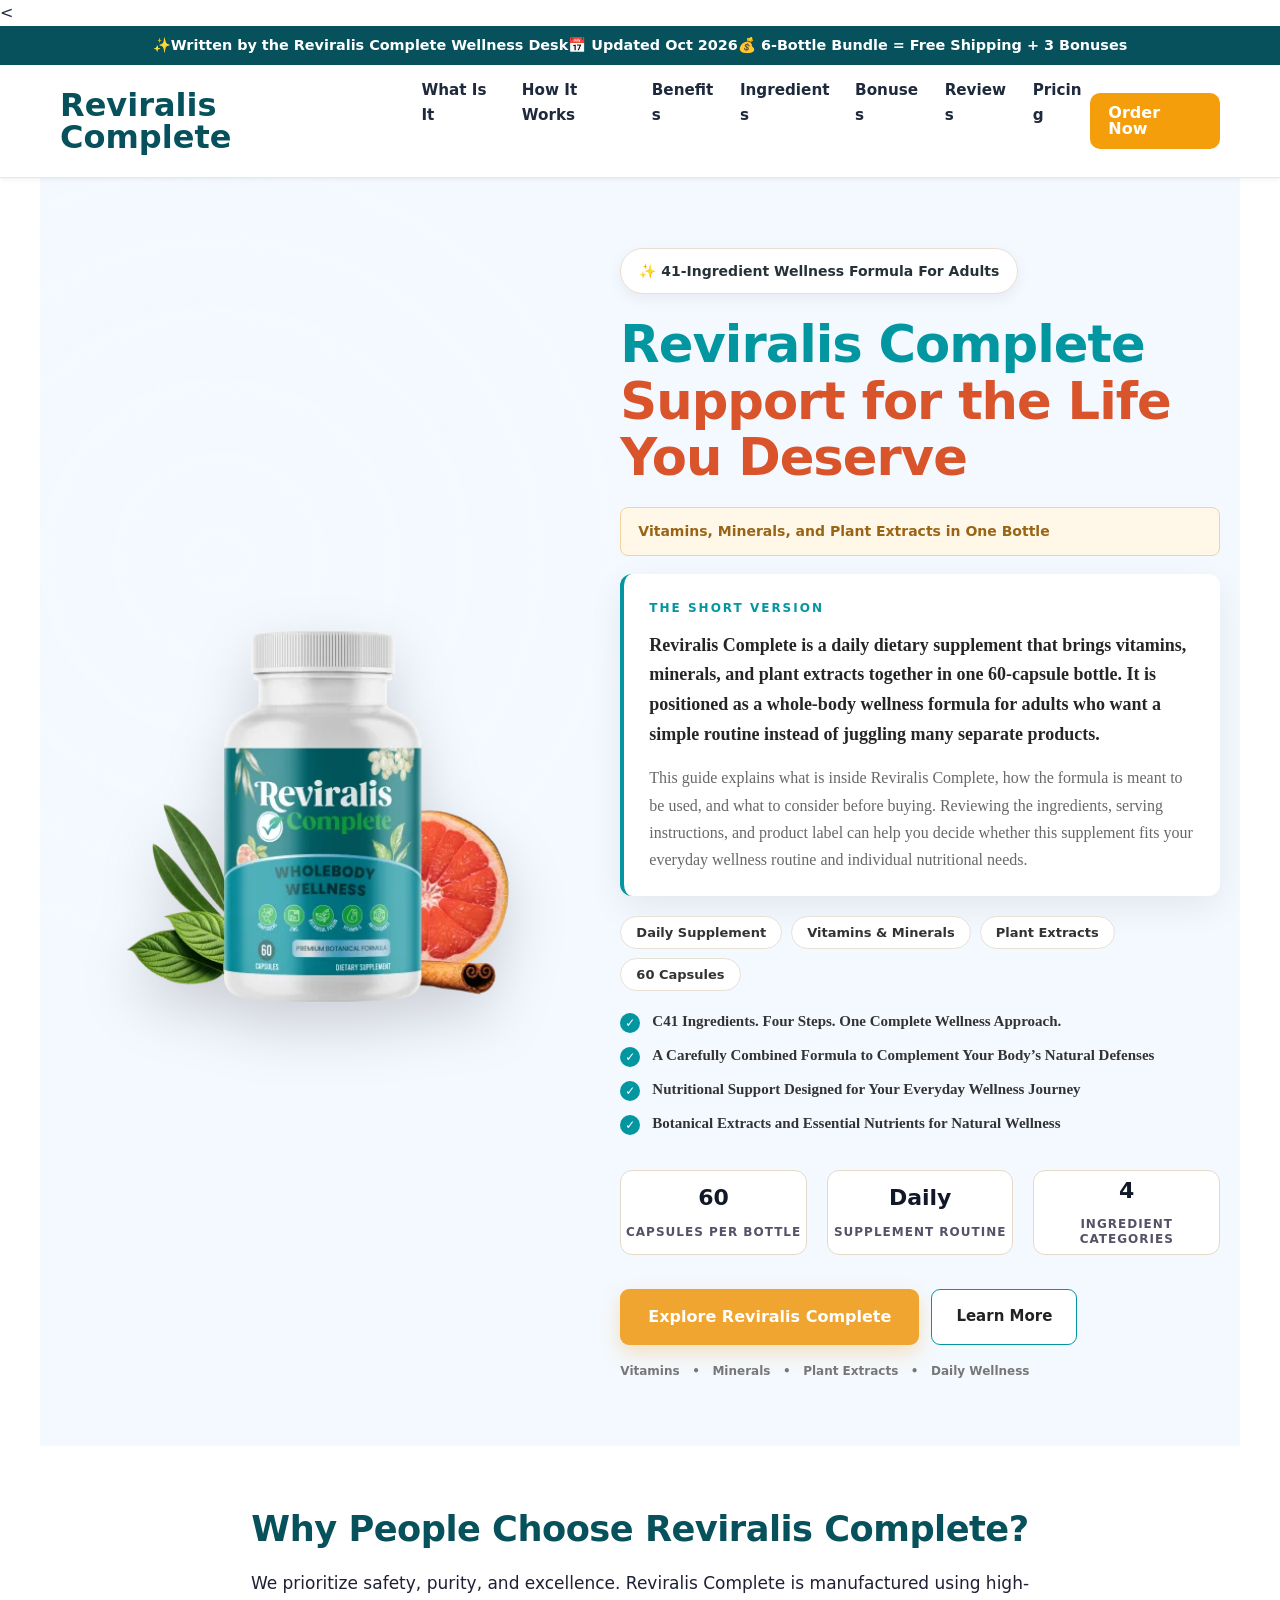
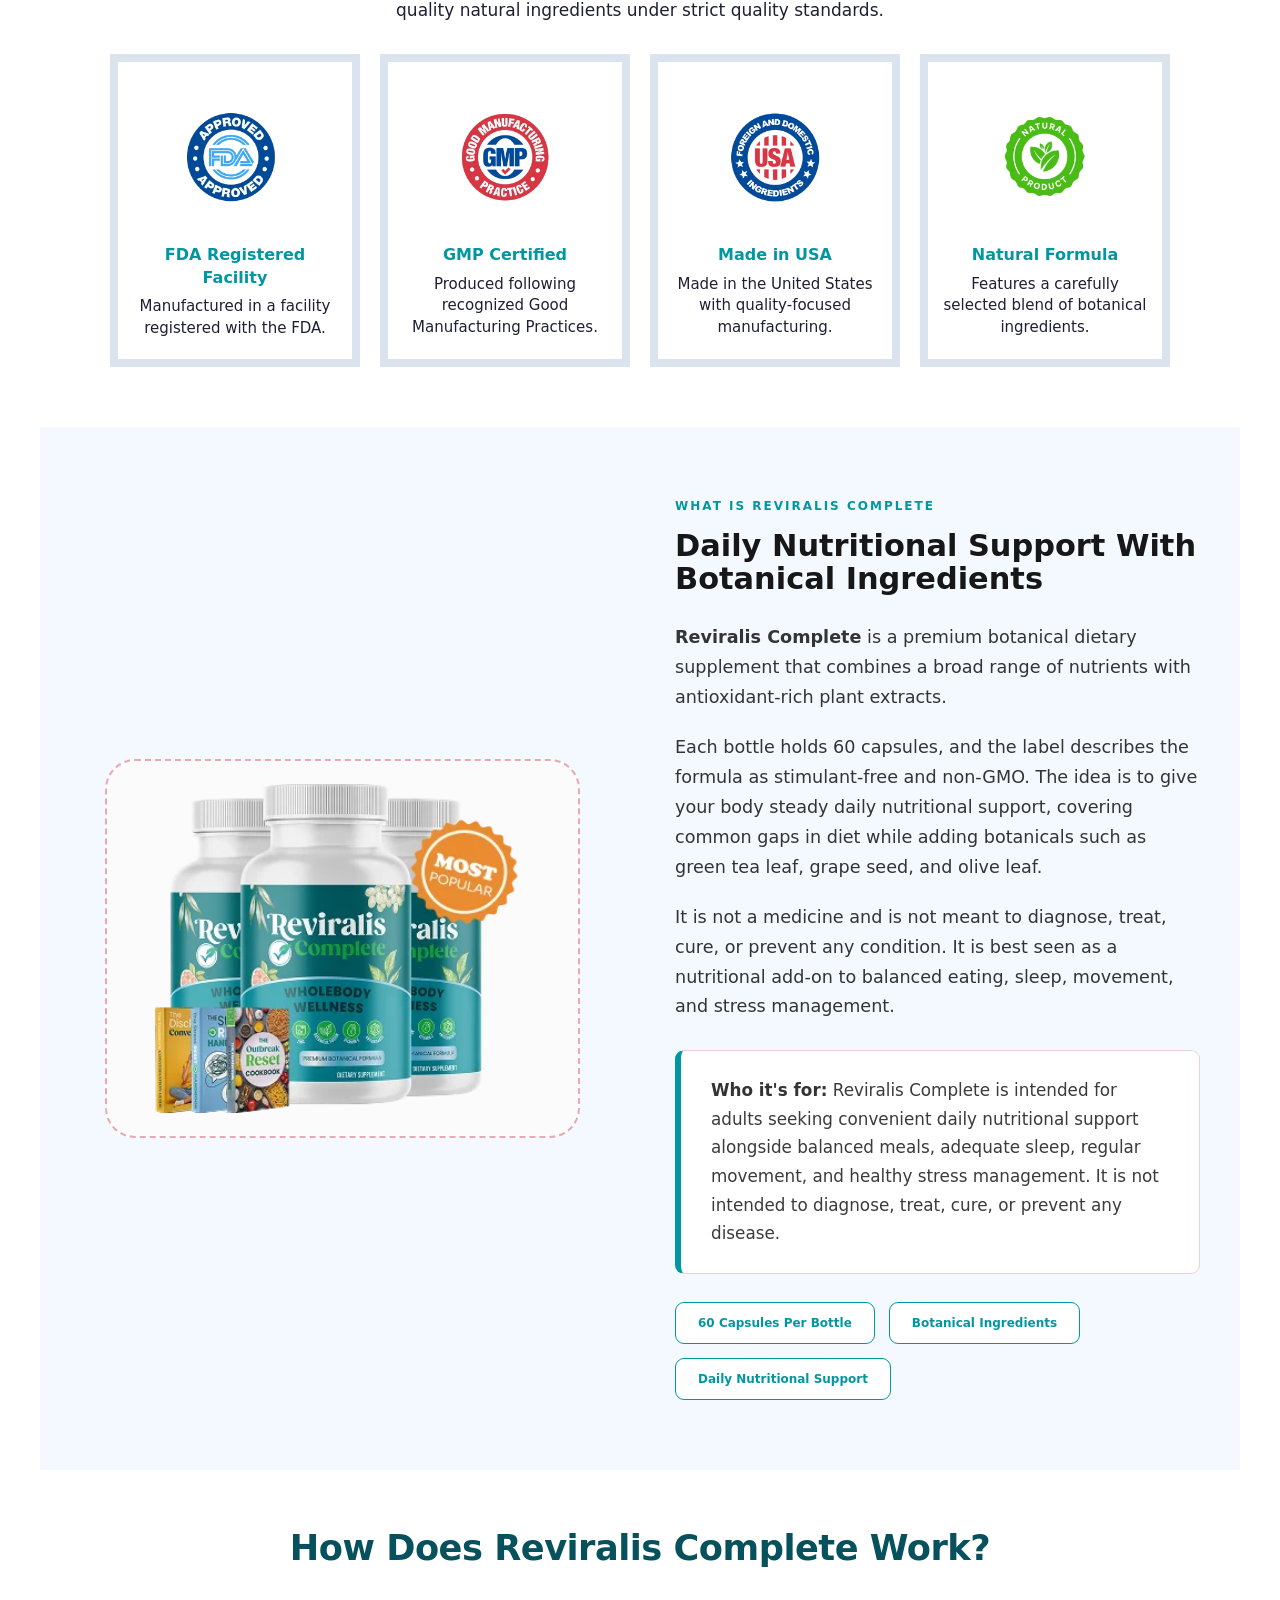
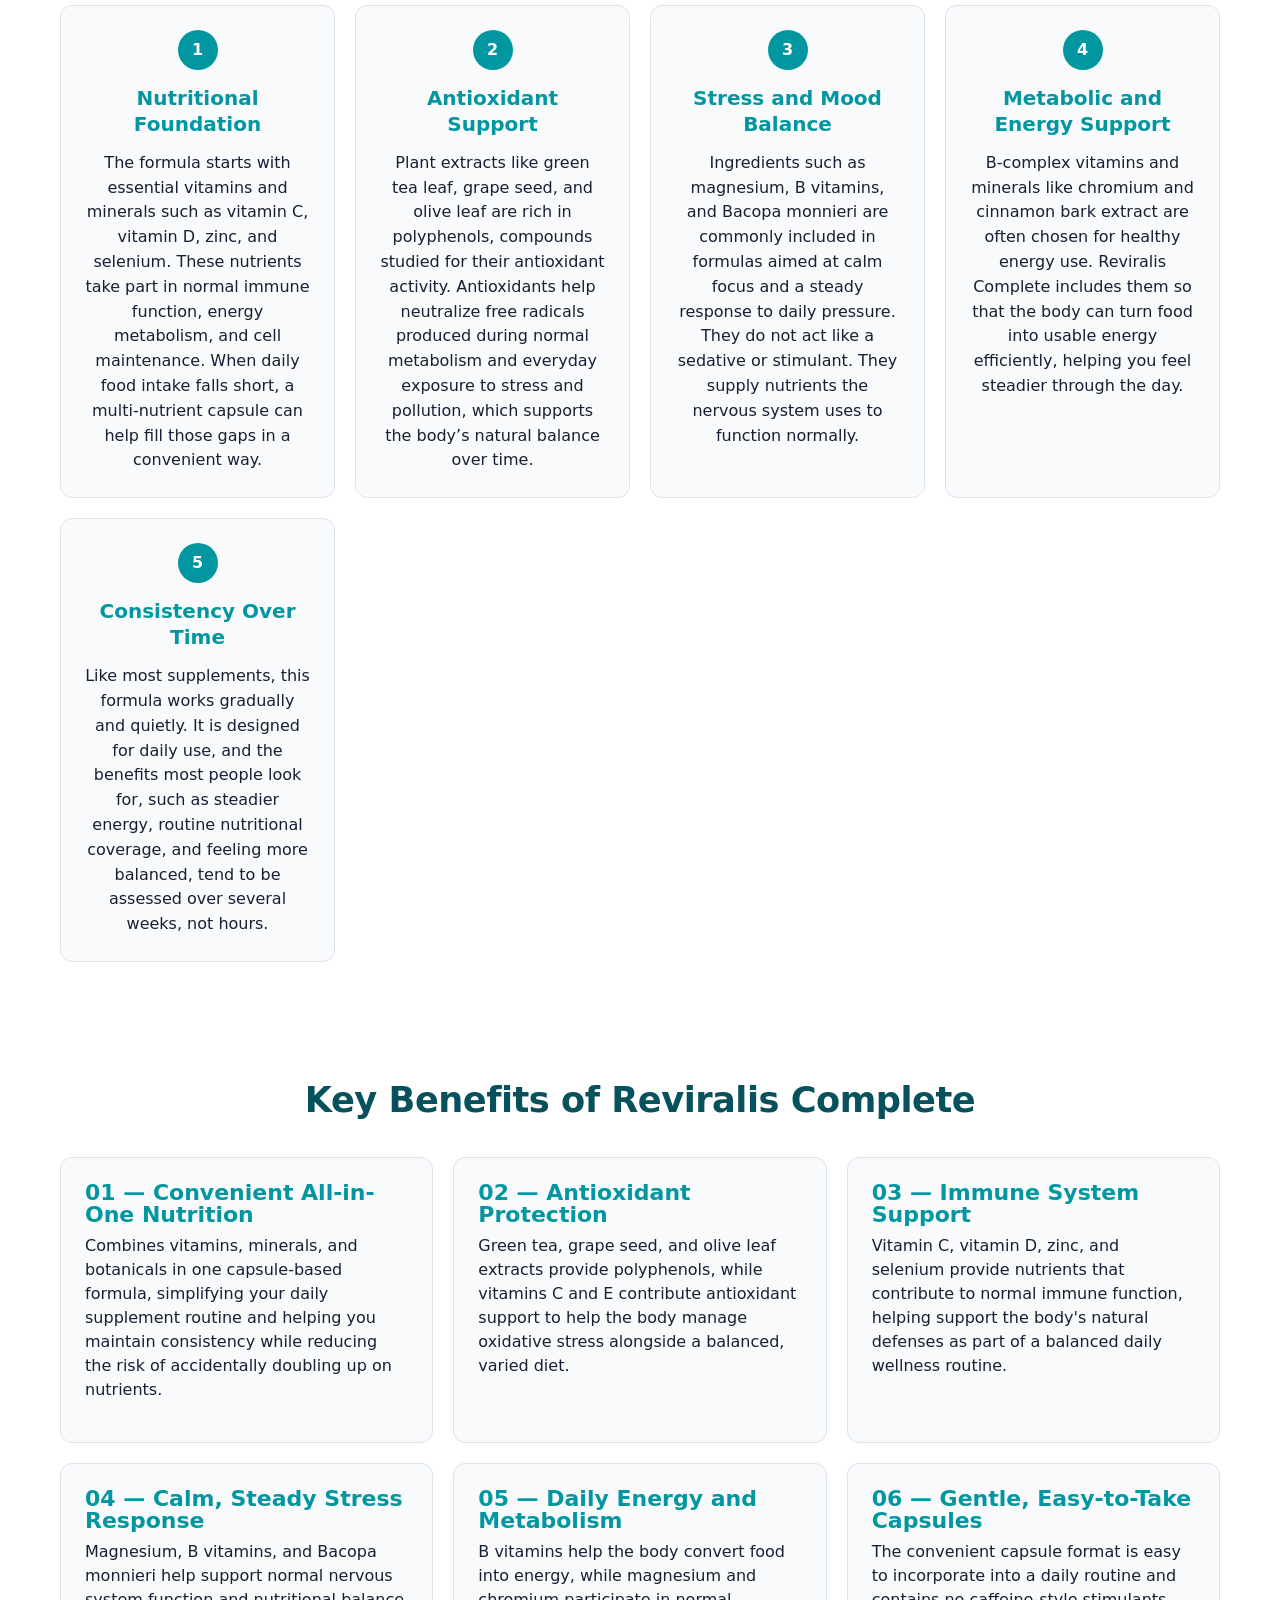
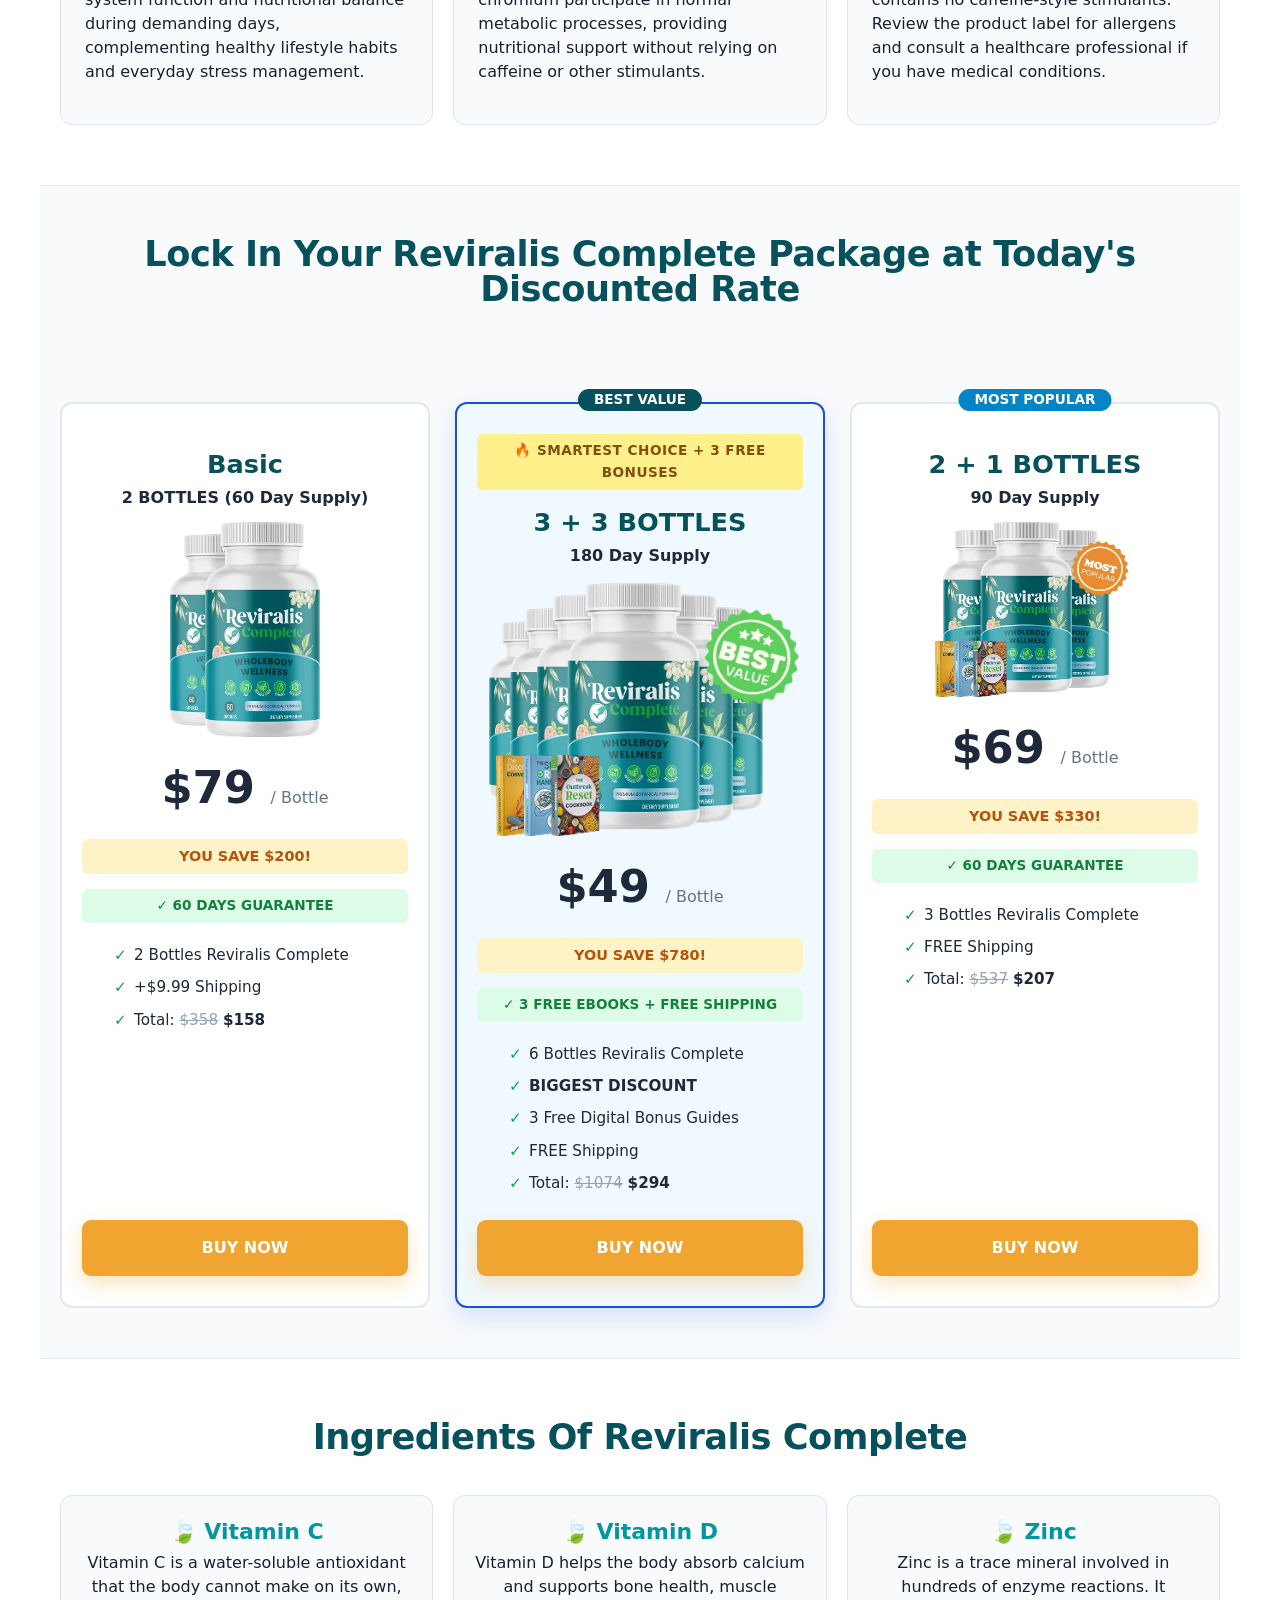
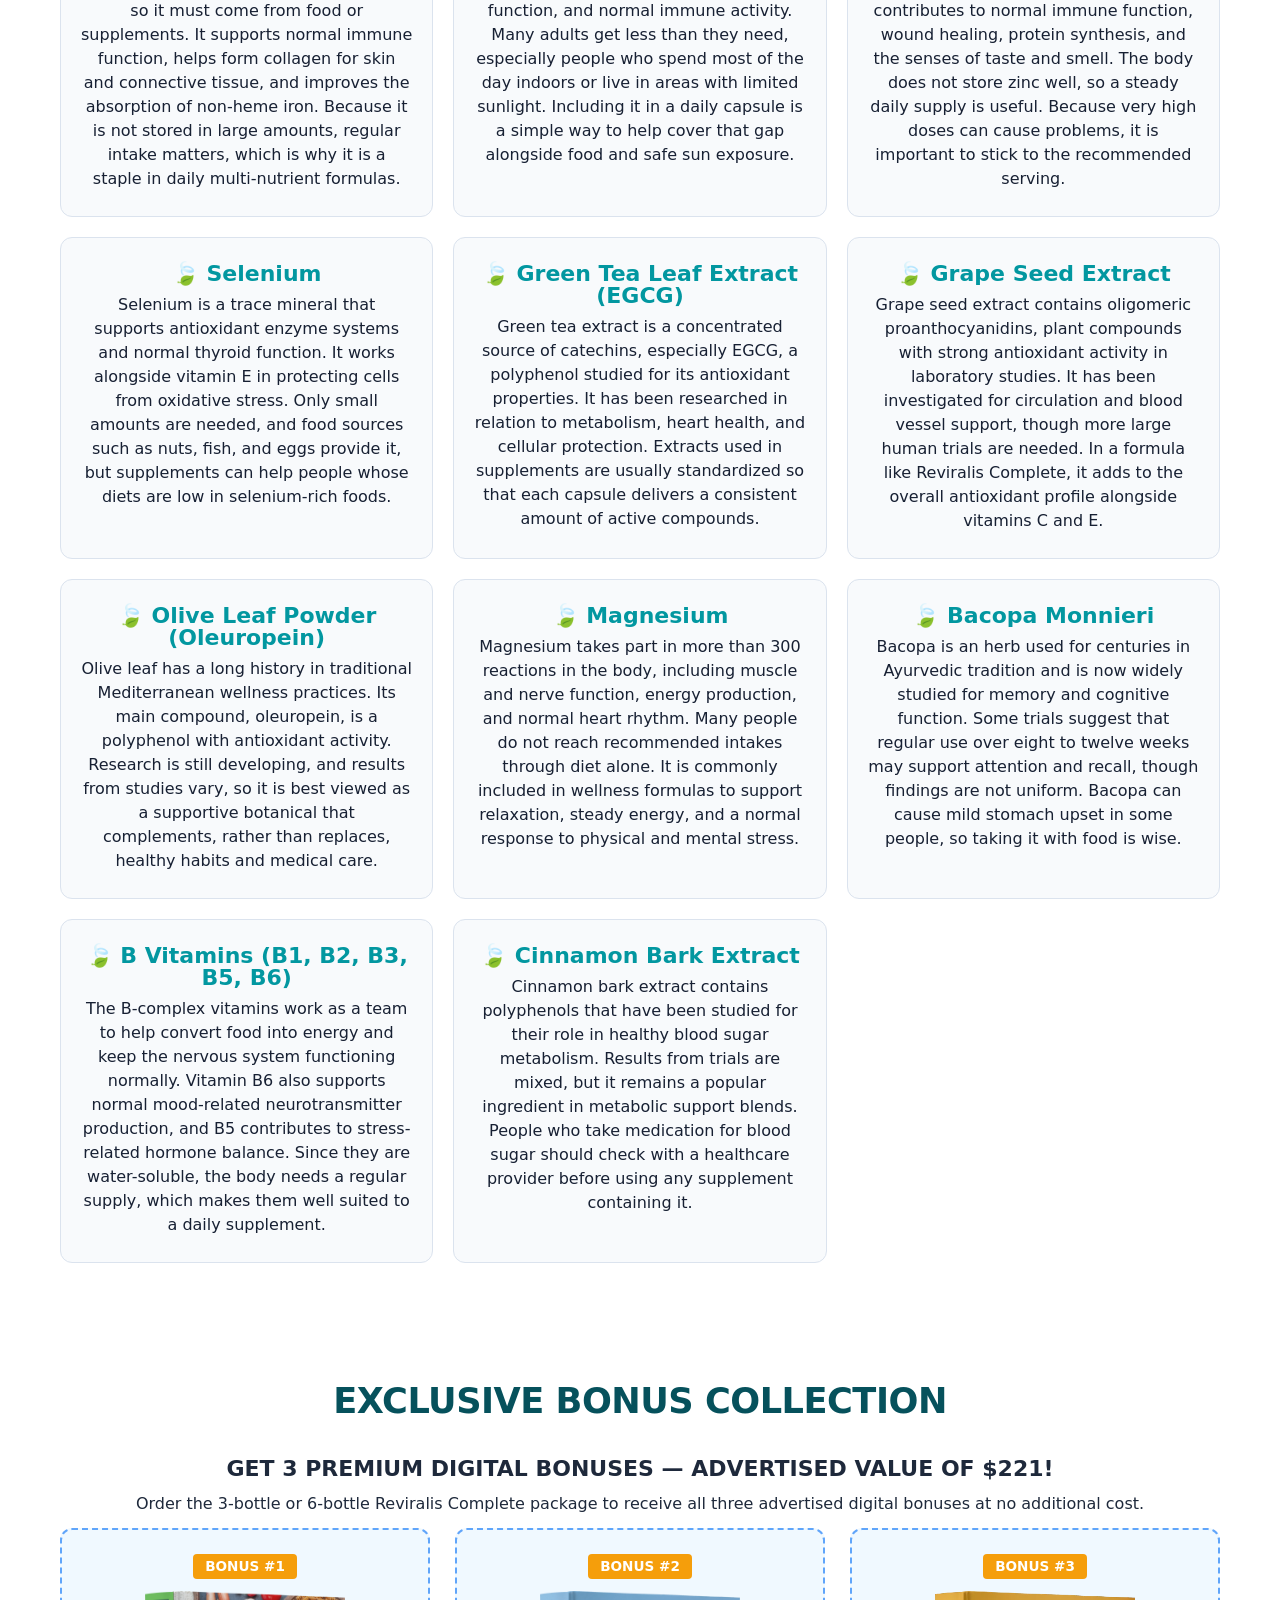
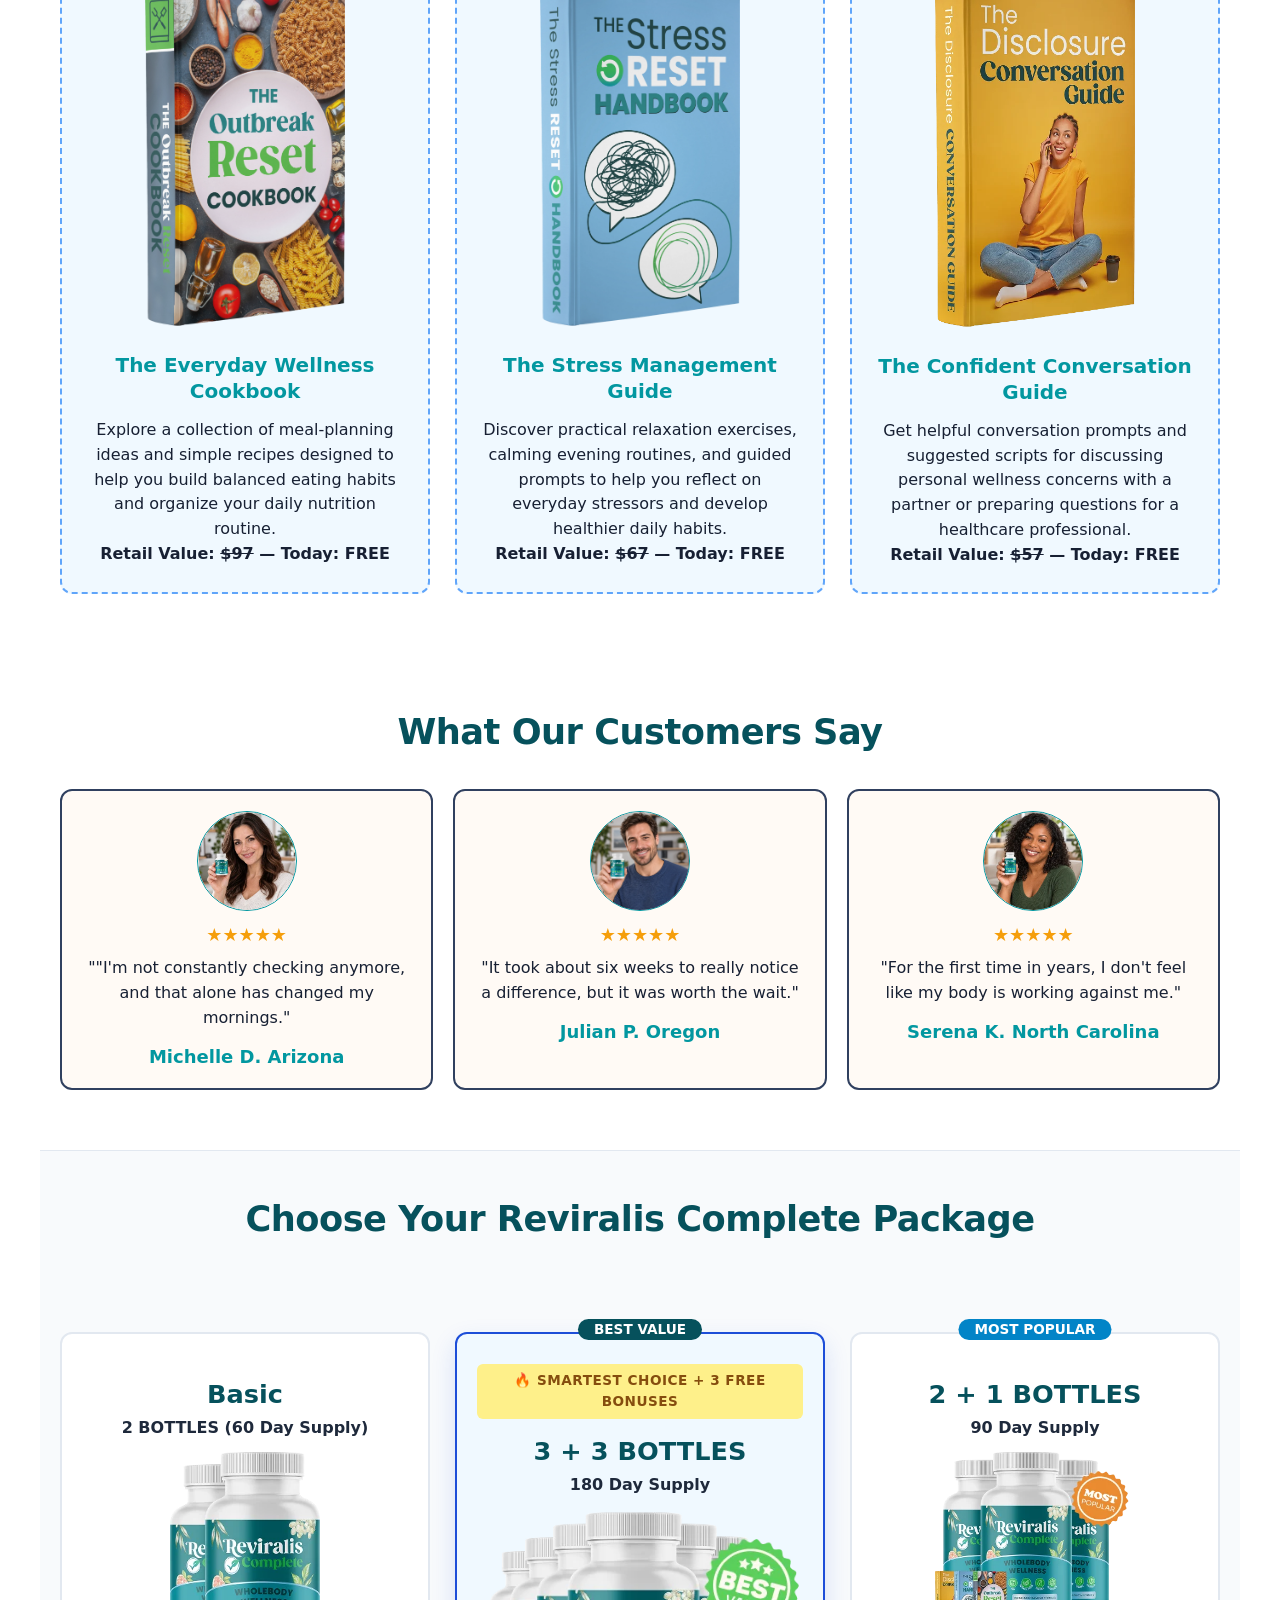
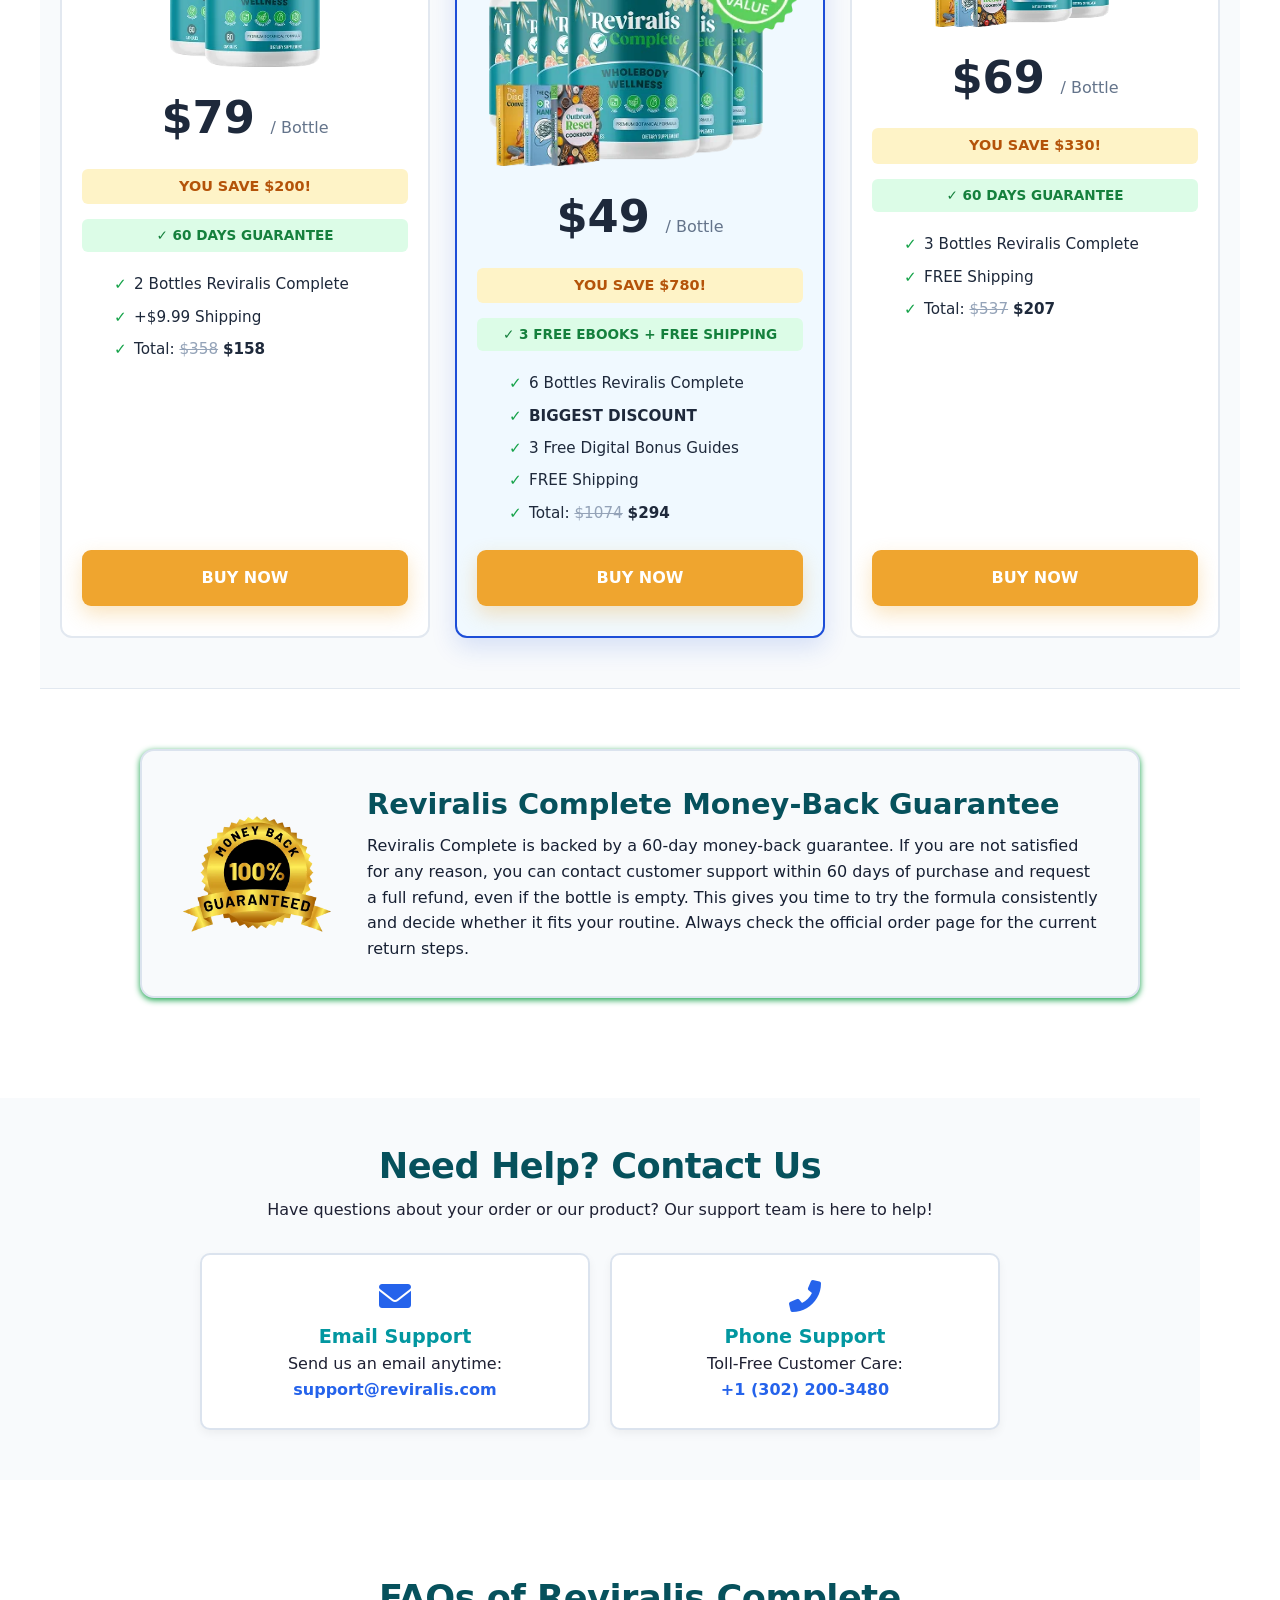
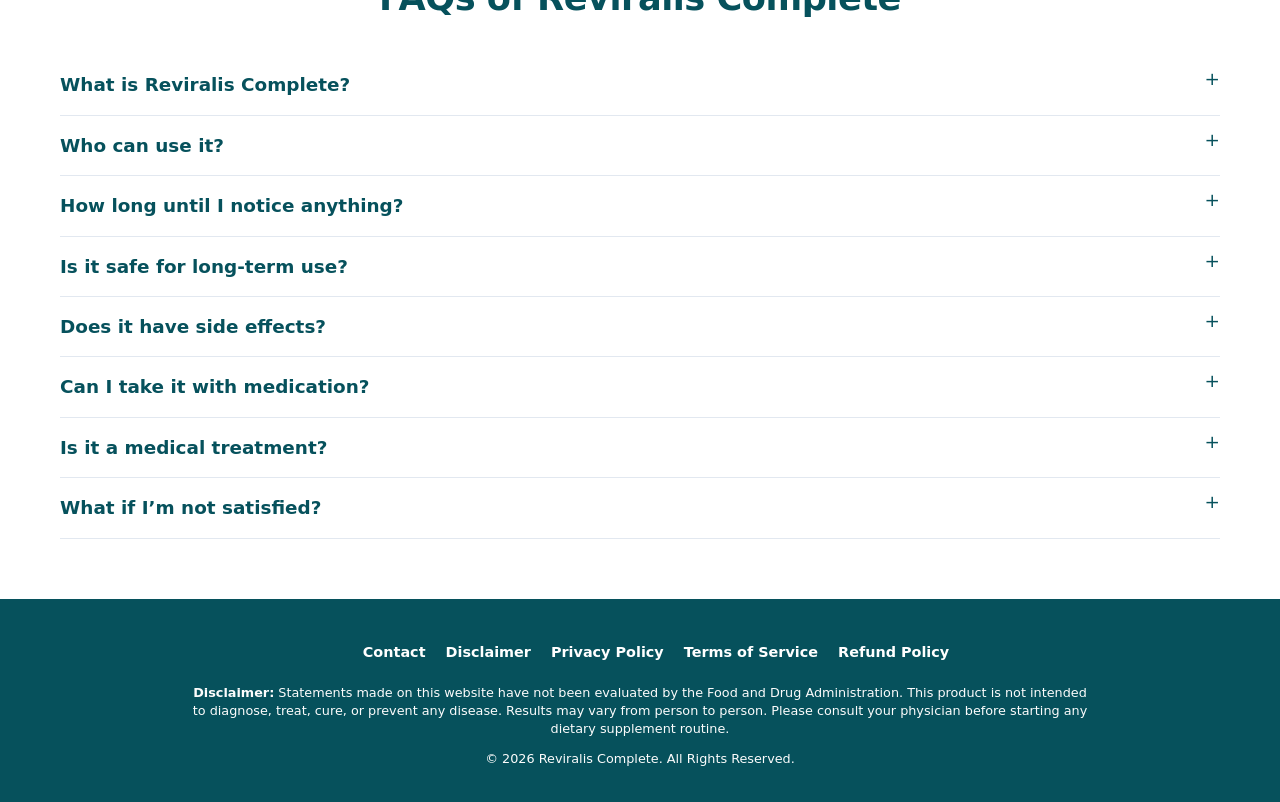
==== commit 946a4769: "Update index.html" ====
--- a/index.html
+++ b/index.html
@@ -1,6 +1,8 @@
 <!DOCTYPE html> 
 <html lang="en-US">
 <head>
+	<meta name="google-site-verification" content="rro5_sXiOHDOEZHAmYBjhXr6TNF9cmSDcDTnPk3QxhA" />
+	<meta name="msvalidate.01" content="9832FBCD0DD898A163F419E361CB8DCD" />
   <title>Reviralis Complete™ | Official Site | 41-Ingredient Wellness Formula!</title>
   <meta http-equiv="Content-Type" content="text/html; charset=UTF-8">
   <meta http-equiv="content-language" content="en-us">
@@ -22,19 +24,19 @@
       "@type": "ListItem",
       "position": 1,
       "name": "Home",
-      "item": "https://lightstepspro.com/"
+      "item": "https://reviralis-six.vercel.app/"
     }]
   }
   </script>
 
   <!-- Open Graph Meta Tags --> 
-  <meta property="og:url" content="https://lightstepspro.com/">
+  <meta property="og:url" content="https://reviralis-six.vercel.app/">
   <meta property="og:type" content="website">
   <meta property="og:title" content="Reviralis Complete™ | Official Website | 41-Ingredient Wellness Formula">
   <meta property="og:description" content="Reviralis Complete is a 41-in-1 dietary supplement combining vitamins, minerals, and botanical ingredients to complement everyday wellness and nutritional balance.">
   <meta property="og:image" content="./assets/images/advanced-product.webp">
 
-  <link rel="icon" type="image/webp" href="./assets/images/fevicon.png">
+  <<link rel="icon" type="image/png" href="/assets/images/favicon.png">
   <link rel="manifest" href="/site.webmanifest">
   <link rel="mask-icon" href="/safari-pinned-tab.svg" color="#5bbad5">
   <meta name="msapplication-TileColor" content="#da532c">
@@ -69,9 +71,9 @@
     <meta itemprop="name" content="Reviralis Complete"/>
     <link itemprop="image" href="./assets/images/advanced-product.webp"/>
     <meta itemprop="description" content="Reviralis Complete is a 41-in-1 dietary supplement combining vitamins, minerals, and botanical ingredients to complement everyday wellness and nutritional balance."/>
-    <meta itemprop="sku" content="LightStepsPro-10"/>
+    <meta itemprop="sku" content="Reviralis Complete-10"/>
     <div itemprop="offers" itemtype="http://schema.org/Offer" itemscope>
-       <link itemprop="url" href="https://lightstepspro.com/"/>
+       <link itemprop="url" href="https://reviralis-six.vercel.app/"/>
        <meta itemprop="availability" content="https://schema.org/InStock"/>
        <meta itemprop="priceCurrency" content="USD"/>
        <meta itemprop="itemCondition" content="https://schema.org/NewCondition"/>
@@ -100,9 +102,9 @@
           <li><a href="#ingredients">Ingredients</a></li>
           <li><a href="#bonuses">Bonuses</a></li>
           <li><a href="#reviews">Reviews</a></li>
-          <li><a href="https://mwebvexa.com/13935/2494/10/?&subid=kdc">Pricing</a></li>
+          <li><a href="https://mwebvexa.com/13935/2494/10/?&subid=om">Pricing</a></li>
         </ul>
-        <a href="https://mwebvexa.com/13935/2494/10/?&subid=kdc" class="nav-cta">Order Now</a>
+        <a href="https://mwebvexa.com/13935/2494/10/?&subid=om" class="nav-cta">Order Now</a>
       </div>
     </header>
 
@@ -249,14 +251,14 @@
       <div class="hero-actions">
 
         <a
-          href="https://mwebvexa.com/13935/2494/10/?&subid=kdc"
+          href="https://mwebvexa.com/13935/2494/10/?&subid=om"
           class="cta-btn"
         >
           Explore Reviralis Complete
         </a>
 
         <a
-          href="https://mwebvexa.com/13935/2494/10/?&subid=kdc"
+          href="https://mwebvexa.com/13935/2494/10/?&subid=om"
           class="secondary-btn"
         >
           Learn More
@@ -526,7 +528,7 @@
               <li>Total: <s style="color: #94a3b8;">$358</s> <strong>$158</strong></li>
             </ul>
           </div>
-          <a href="https://mwebvexa.com/13935/2494/10/?&subid=kdc" class="cta-btn" style="width: 100%; text-align: center; text-decoration: none;">BUY NOW</a>
+          <a href="https://mwebvexa.com/13935/2494/10/?&subid=om" class="cta-btn" style="width: 100%; text-align: center; text-decoration: none;">BUY NOW</a>
         </div>
 
         <!-- Package 2: Best Value  -->
@@ -550,7 +552,7 @@
               <li>Total: <s style="color: #94a3b8;">$1074</s> <strong>$294</strong></li>
             </ul>
           </div>
-          <a href="https://mwebvexa.com/13935/2494/10/?&subid=kdc" class="cta-btn" style="width: 100%; text-align: center; text-decoration: none;">BUY NOW</a>
+          <a href="https://mwebvexa.com/13935/2494/10/?&subid=om" class="cta-btn" style="width: 100%; text-align: center; text-decoration: none;">BUY NOW</a>
         </div>
 
         <!-- Package 3: Most Popular -->
@@ -571,7 +573,7 @@
               <li>Total: <s style="color: #94a3b8;">$537</s> <strong>$207</strong></li>
             </ul>
           </div>
-          <a href="https://mwebvexa.com/13935/2494/10/?&subid=kdc" class="cta-btn" style="width: 100%; text-align: center; text-decoration: none;">BUY NOW</a>
+          <a href="https://mwebvexa.com/13935/2494/10/?&subid=om" class="cta-btn" style="width: 100%; text-align: center; text-decoration: none;">BUY NOW</a>
         </div>
 
       </div>
@@ -815,7 +817,7 @@
               <li>Total: <s style="color: #94a3b8;">$358</s> <strong>$158</strong></li>
             </ul>
           </div>
-          <a href="https://mwebvexa.com/13935/2494/10/?&subid=kdc" class="cta-btn" style="width: 100%; text-align: center; text-decoration: none;">BUY NOW</a>
+          <a href="https://mwebvexa.com/13935/2494/10/?&subid=om" class="cta-btn" style="width: 100%; text-align: center; text-decoration: none;">BUY NOW</a>
         </div>
 
         <!-- Package 2: Best Value  -->
@@ -839,7 +841,7 @@
               <li>Total: <s style="color: #94a3b8;">$1074</s> <strong>$294</strong></li>
             </ul>
           </div>
-          <a href="https://mwebvexa.com/13935/2494/10/?&subid=kdc" class="cta-btn" style="width: 100%; text-align: center; text-decoration: none;">BUY NOW</a>
+          <a href="https://mwebvexa.com/13935/2494/10/?&subid=om" class="cta-btn" style="width: 100%; text-align: center; text-decoration: none;">BUY NOW</a>
         </div>
 
         <!-- Package 3: Most Popular -->
@@ -860,7 +862,7 @@
               <li>Total: <s style="color: #94a3b8;">$537</s> <strong>$207</strong></li>
             </ul>
           </div>
-          <a href="https://mwebvexa.com/13935/2494/10/?&subid=kdc" class="cta-btn" style="width: 100%; text-align: center; text-decoration: none;">BUY NOW</a>
+          <a href="https://mwebvexa.com/13935/2494/10/?&subid=om" class="cta-btn" style="width: 100%; text-align: center; text-decoration: none;">BUY NOW</a>
         </div>
 
       </div>
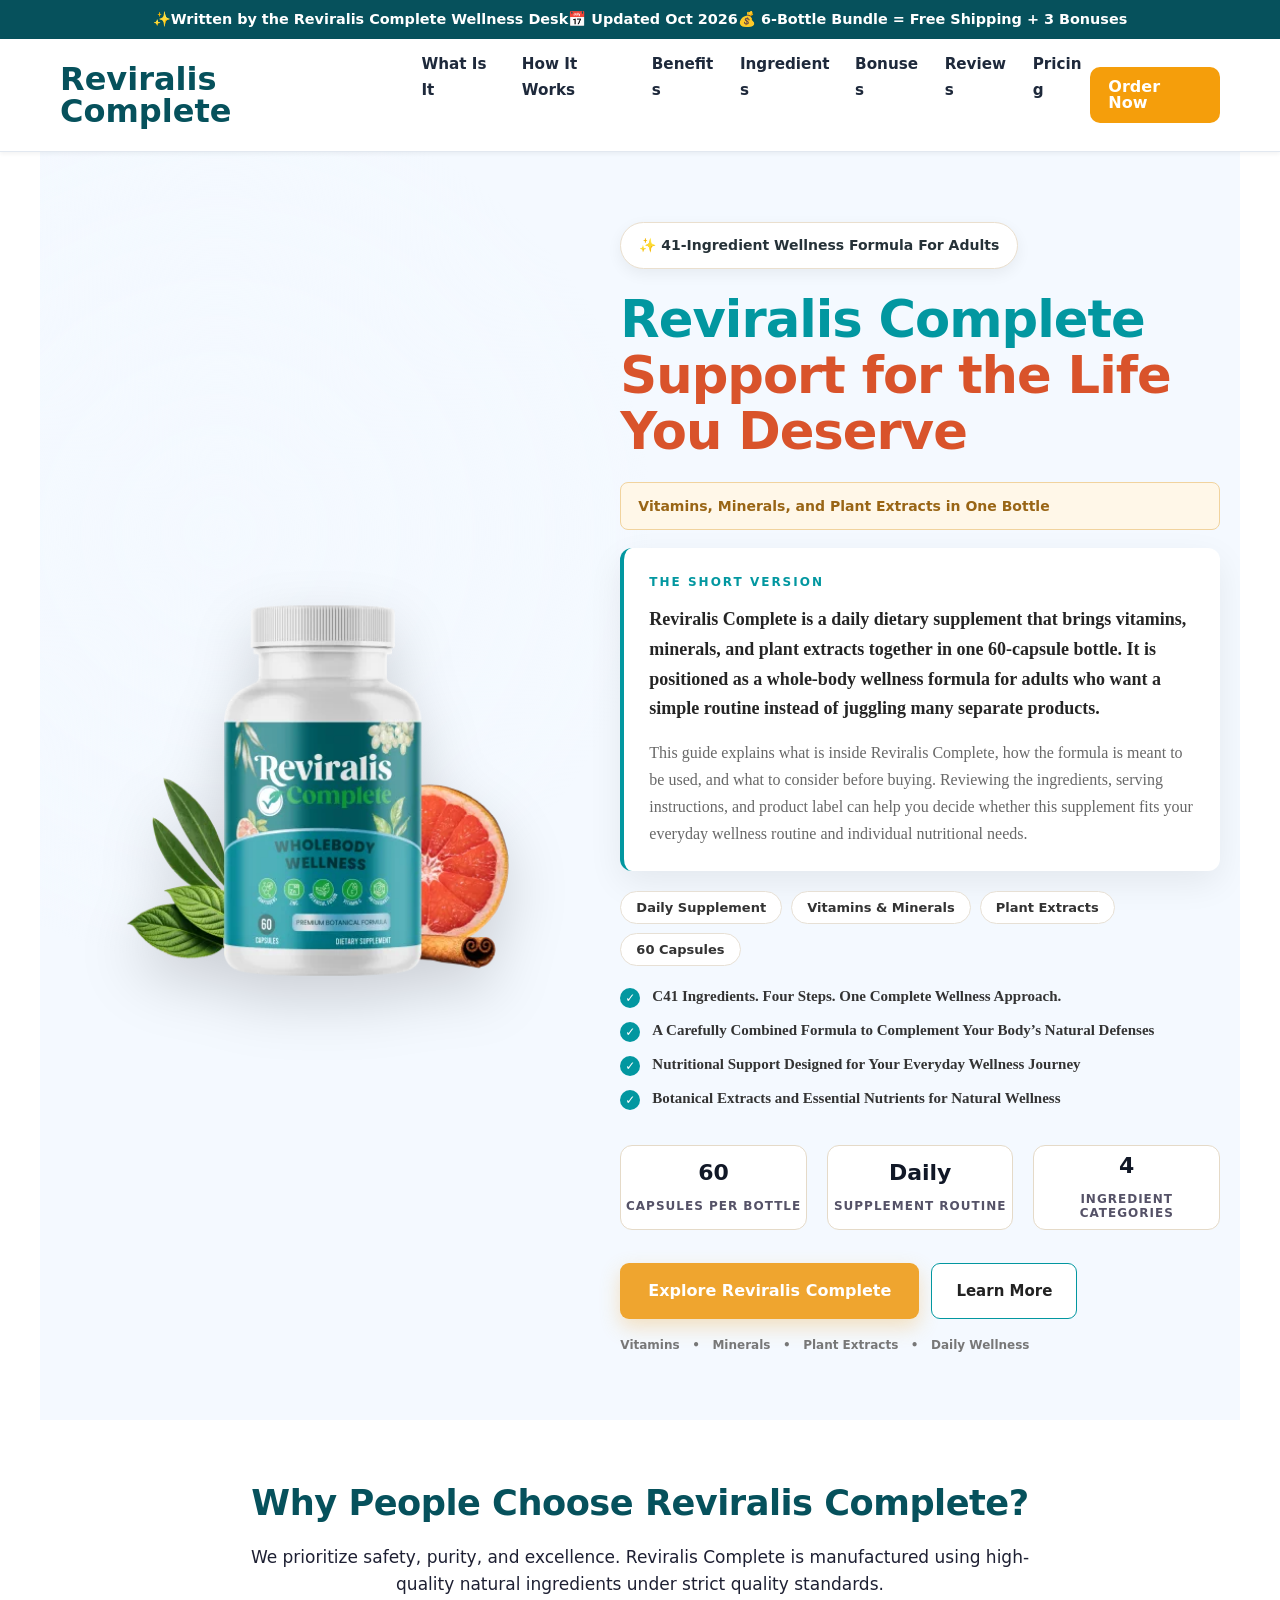
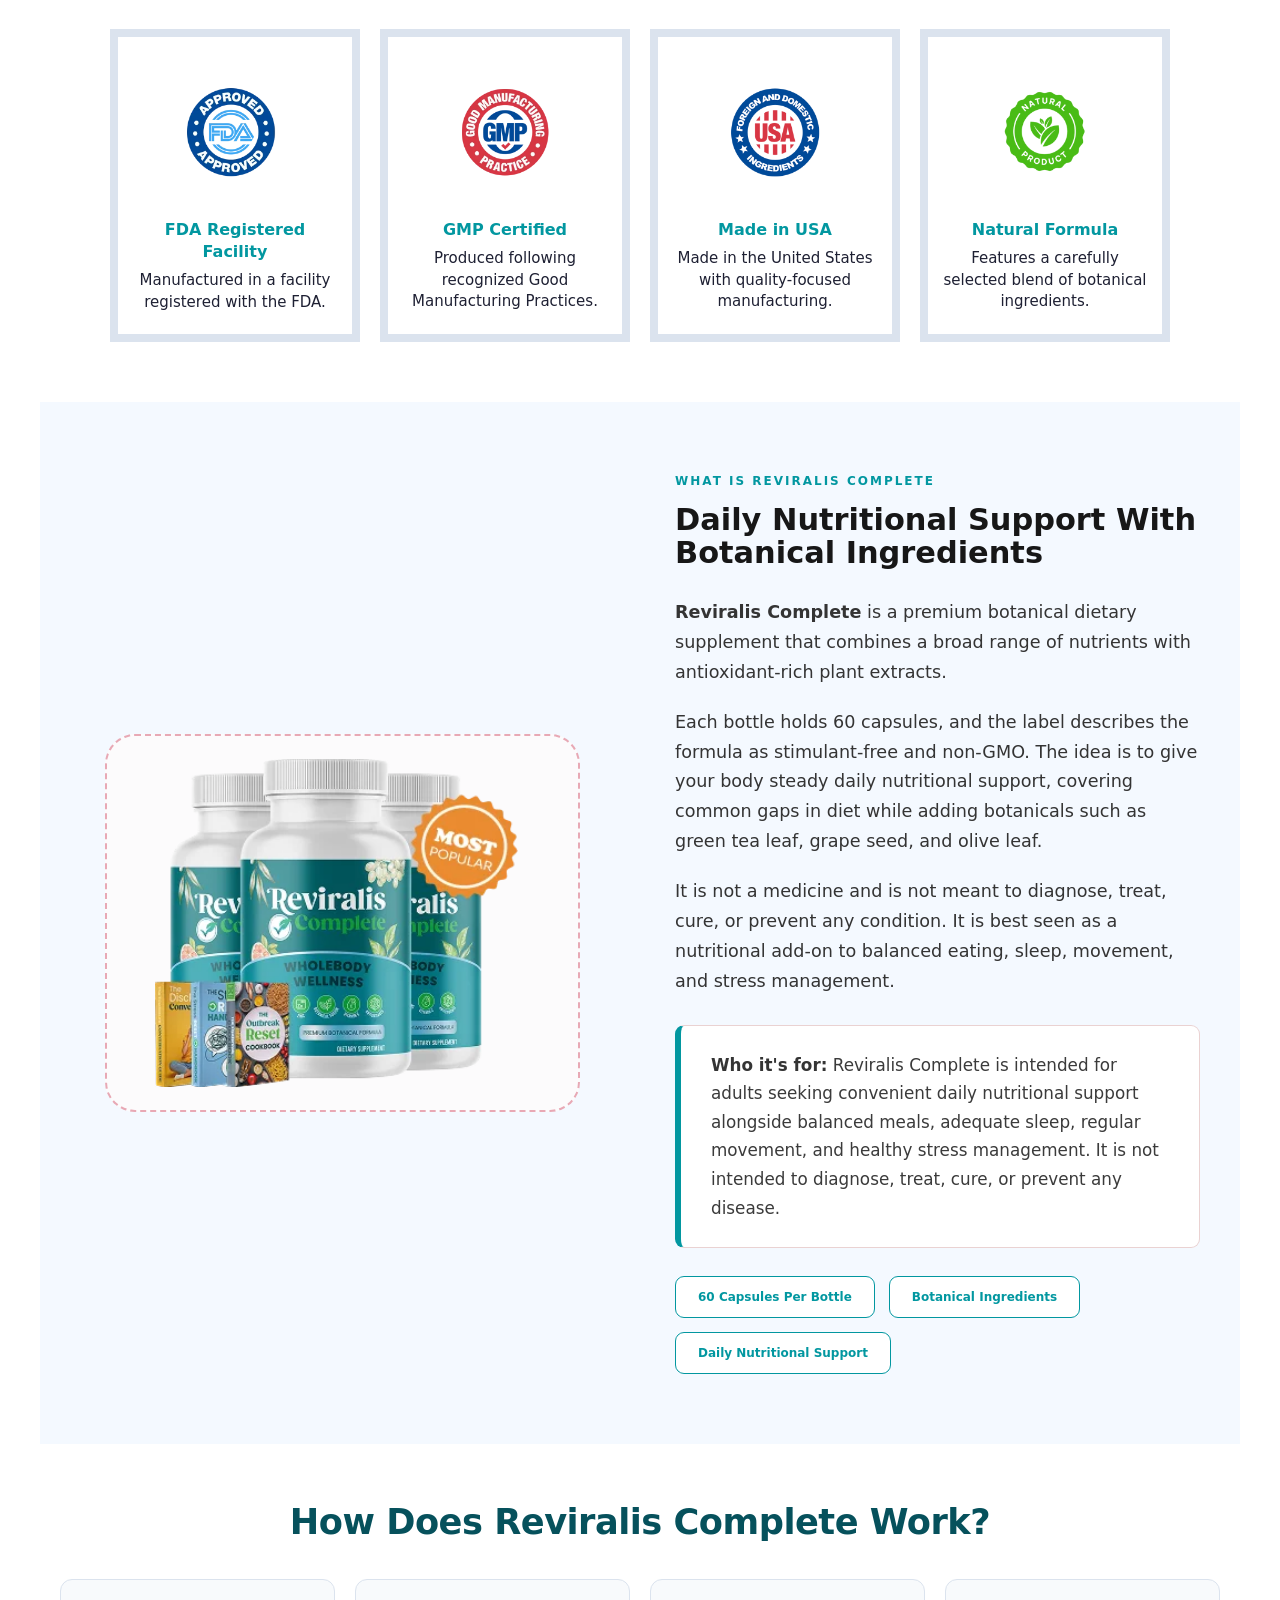
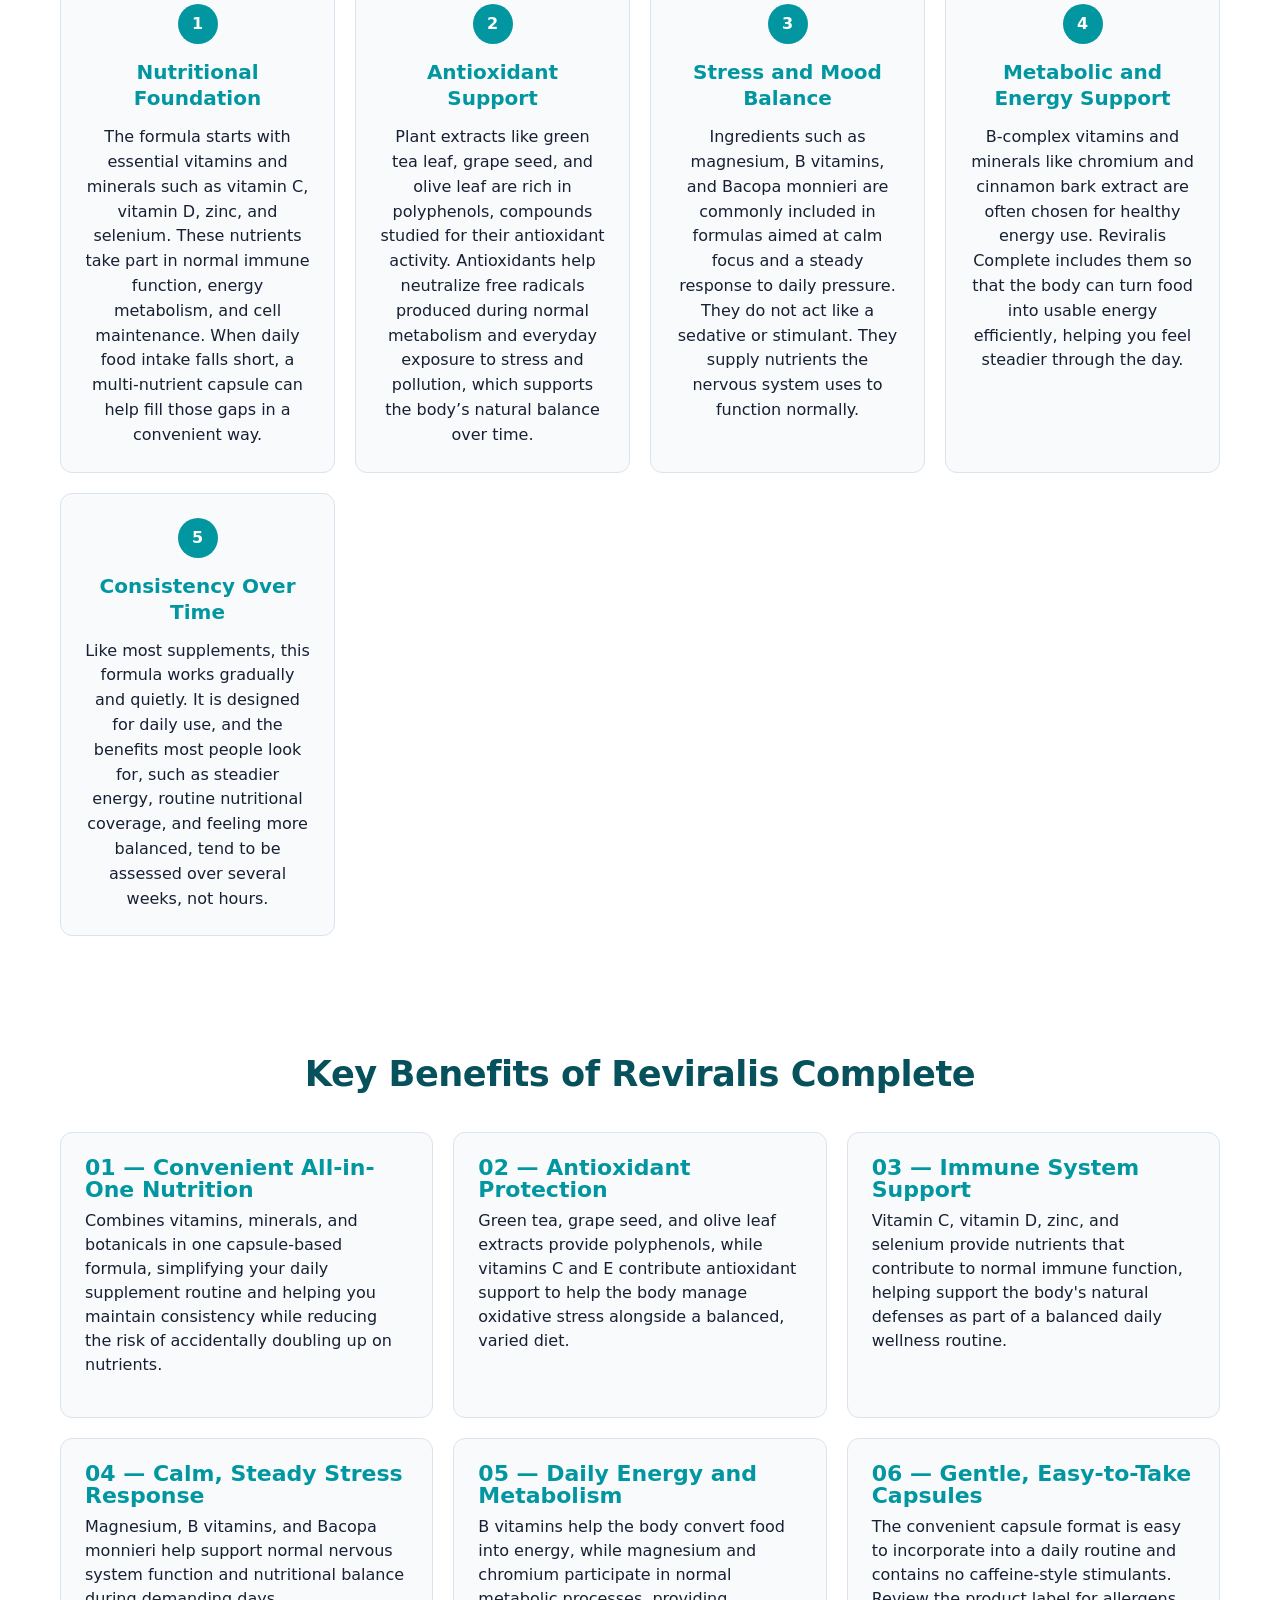
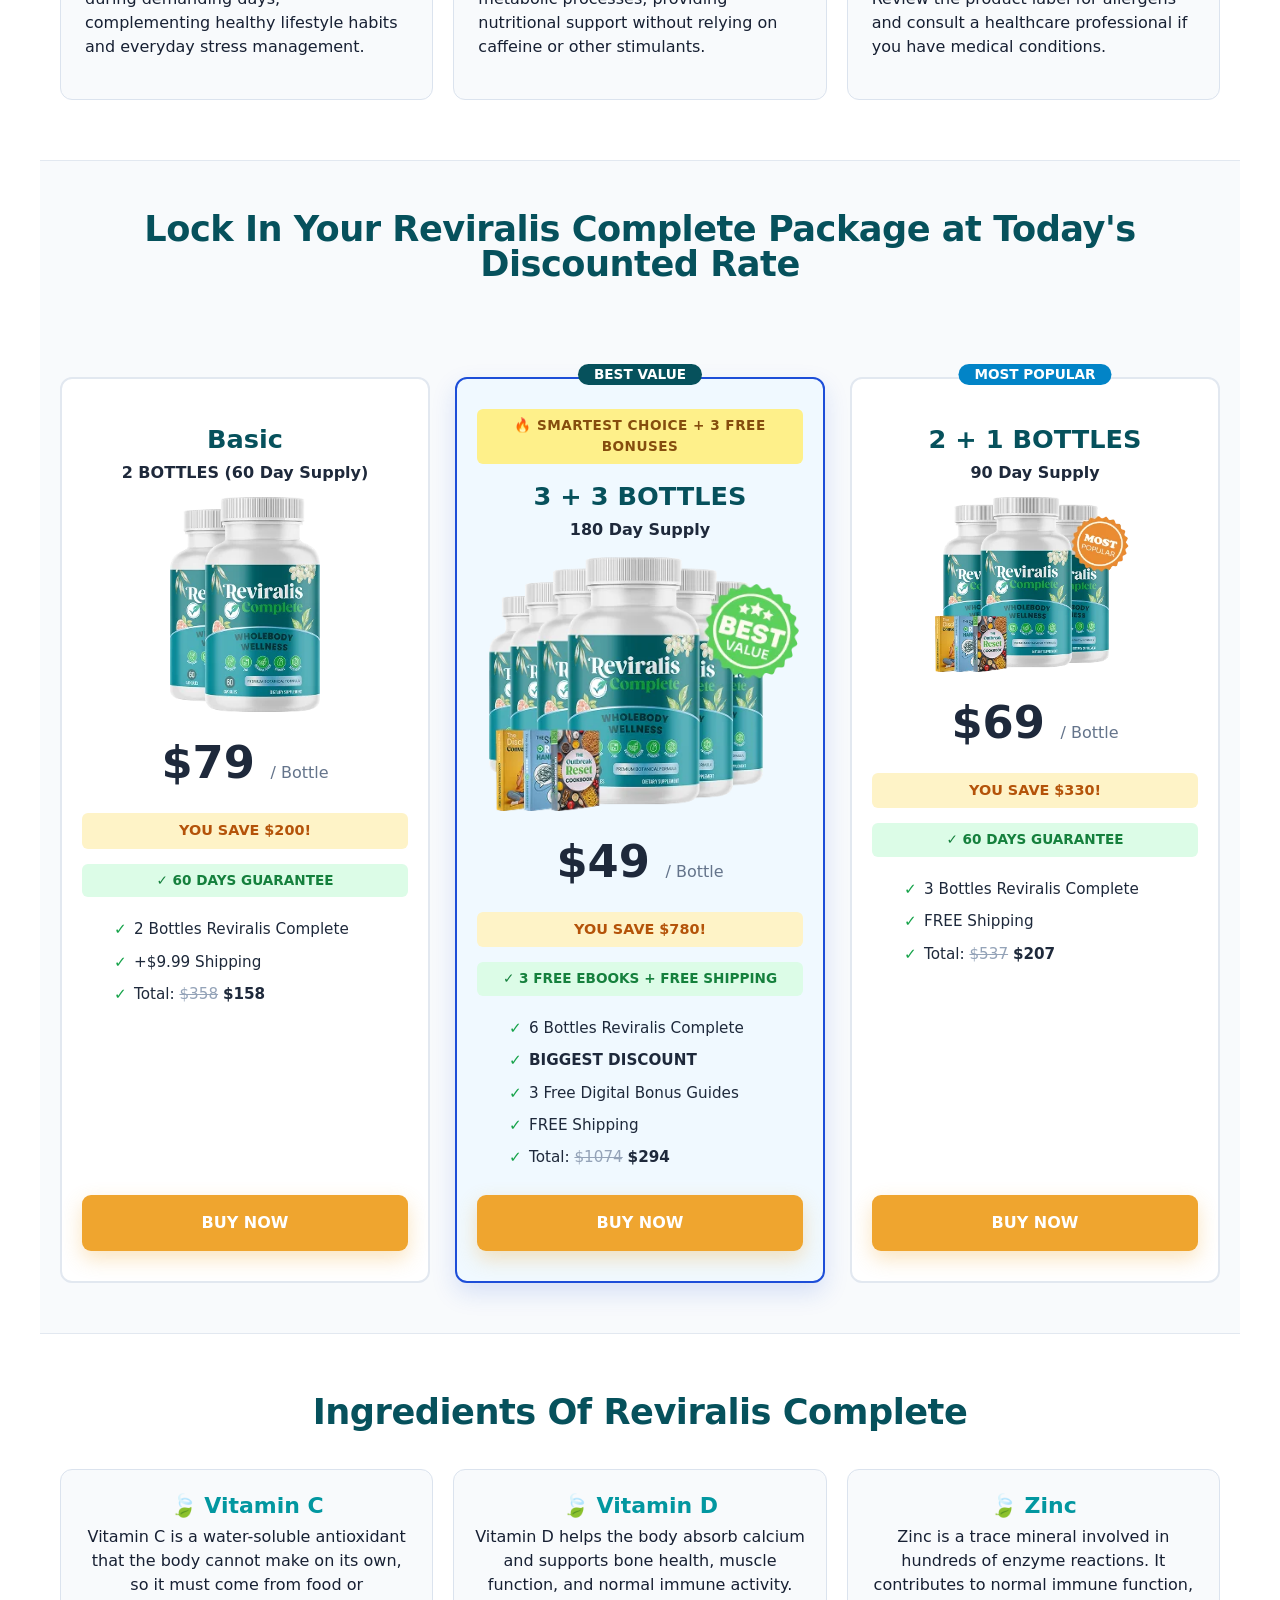
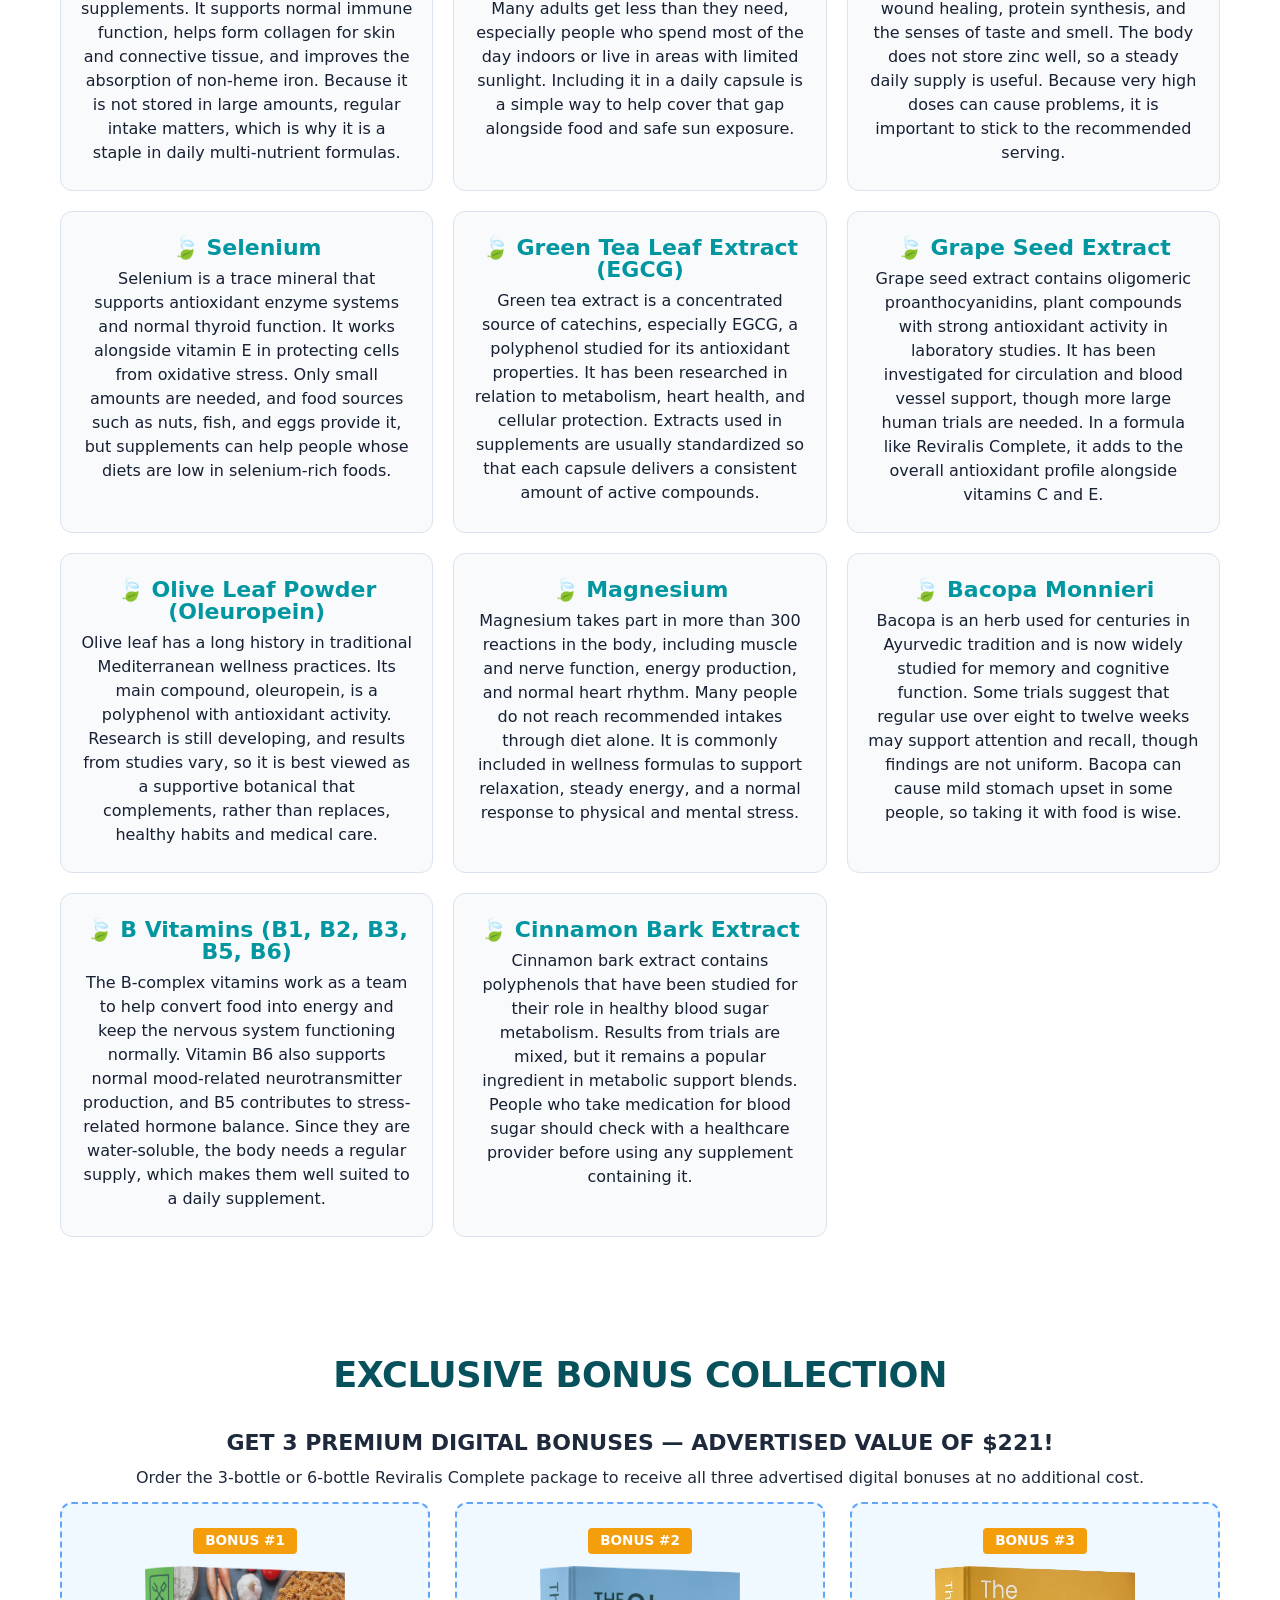
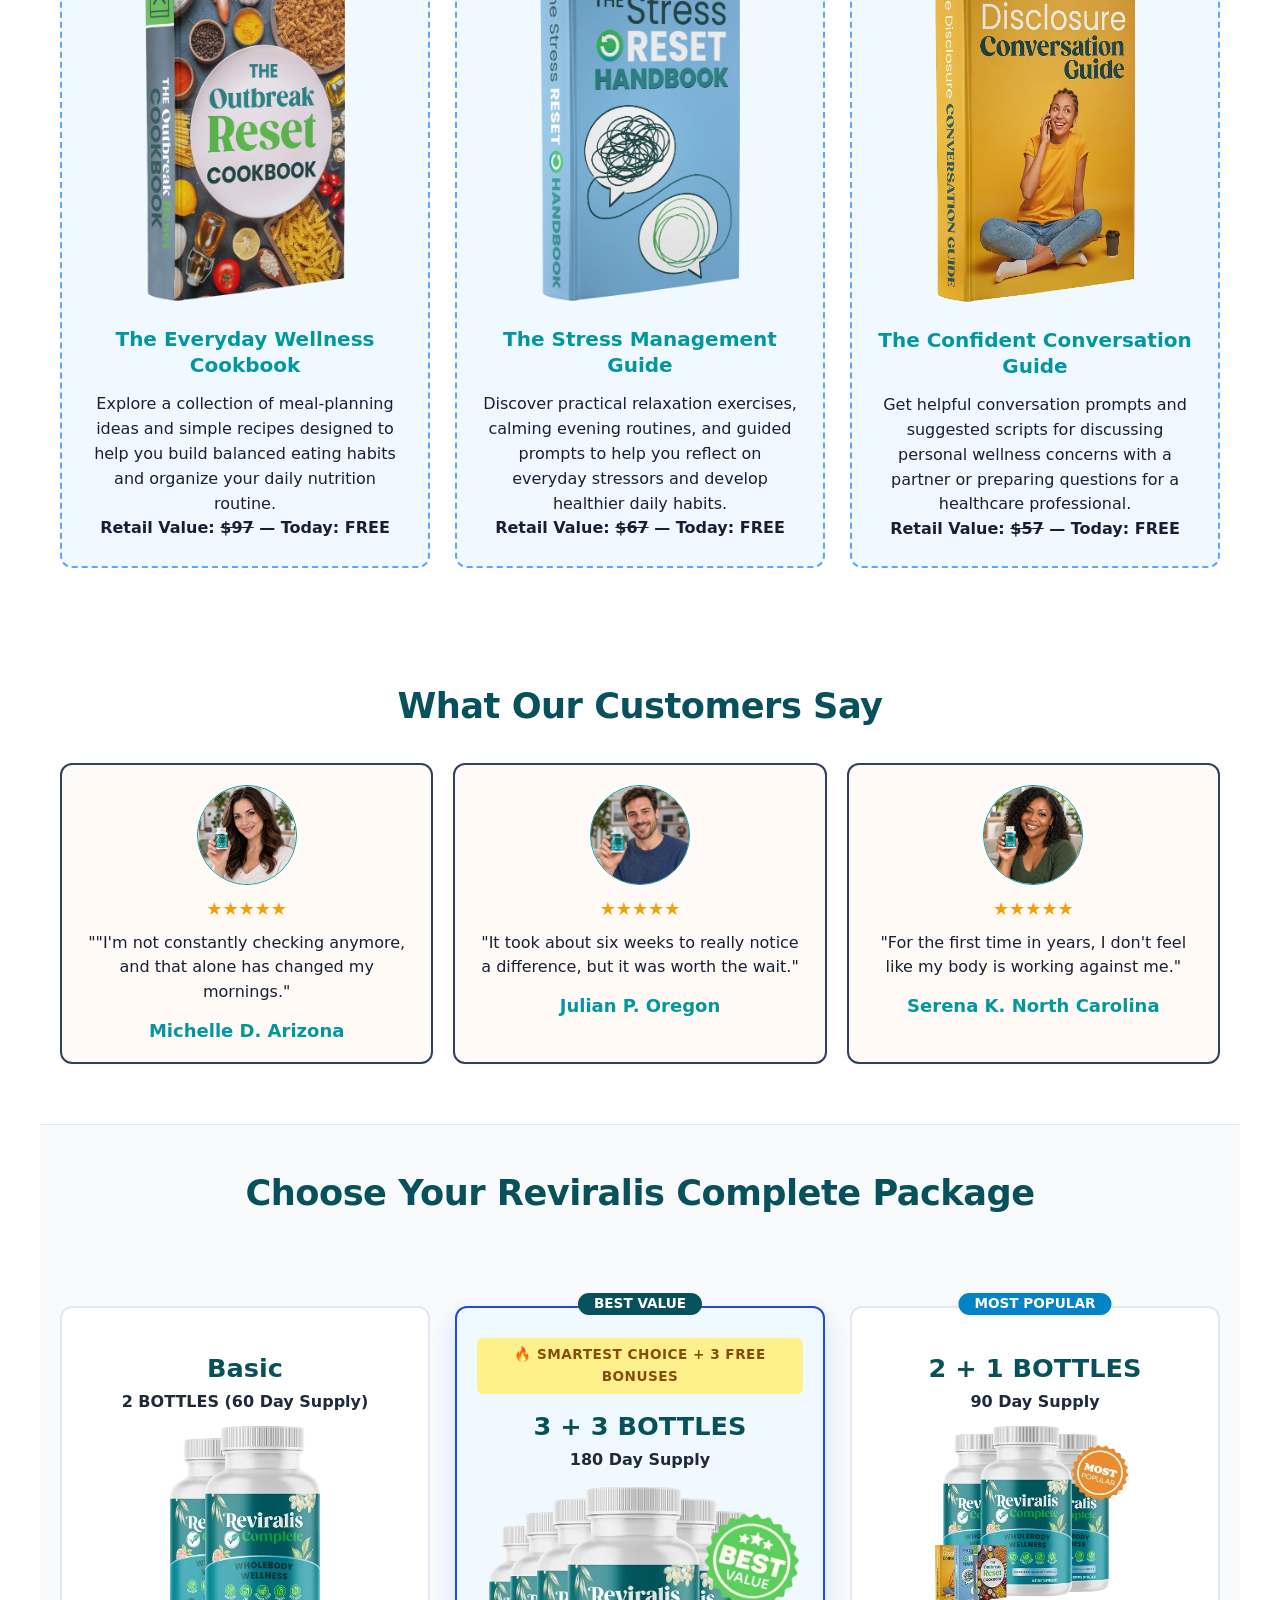
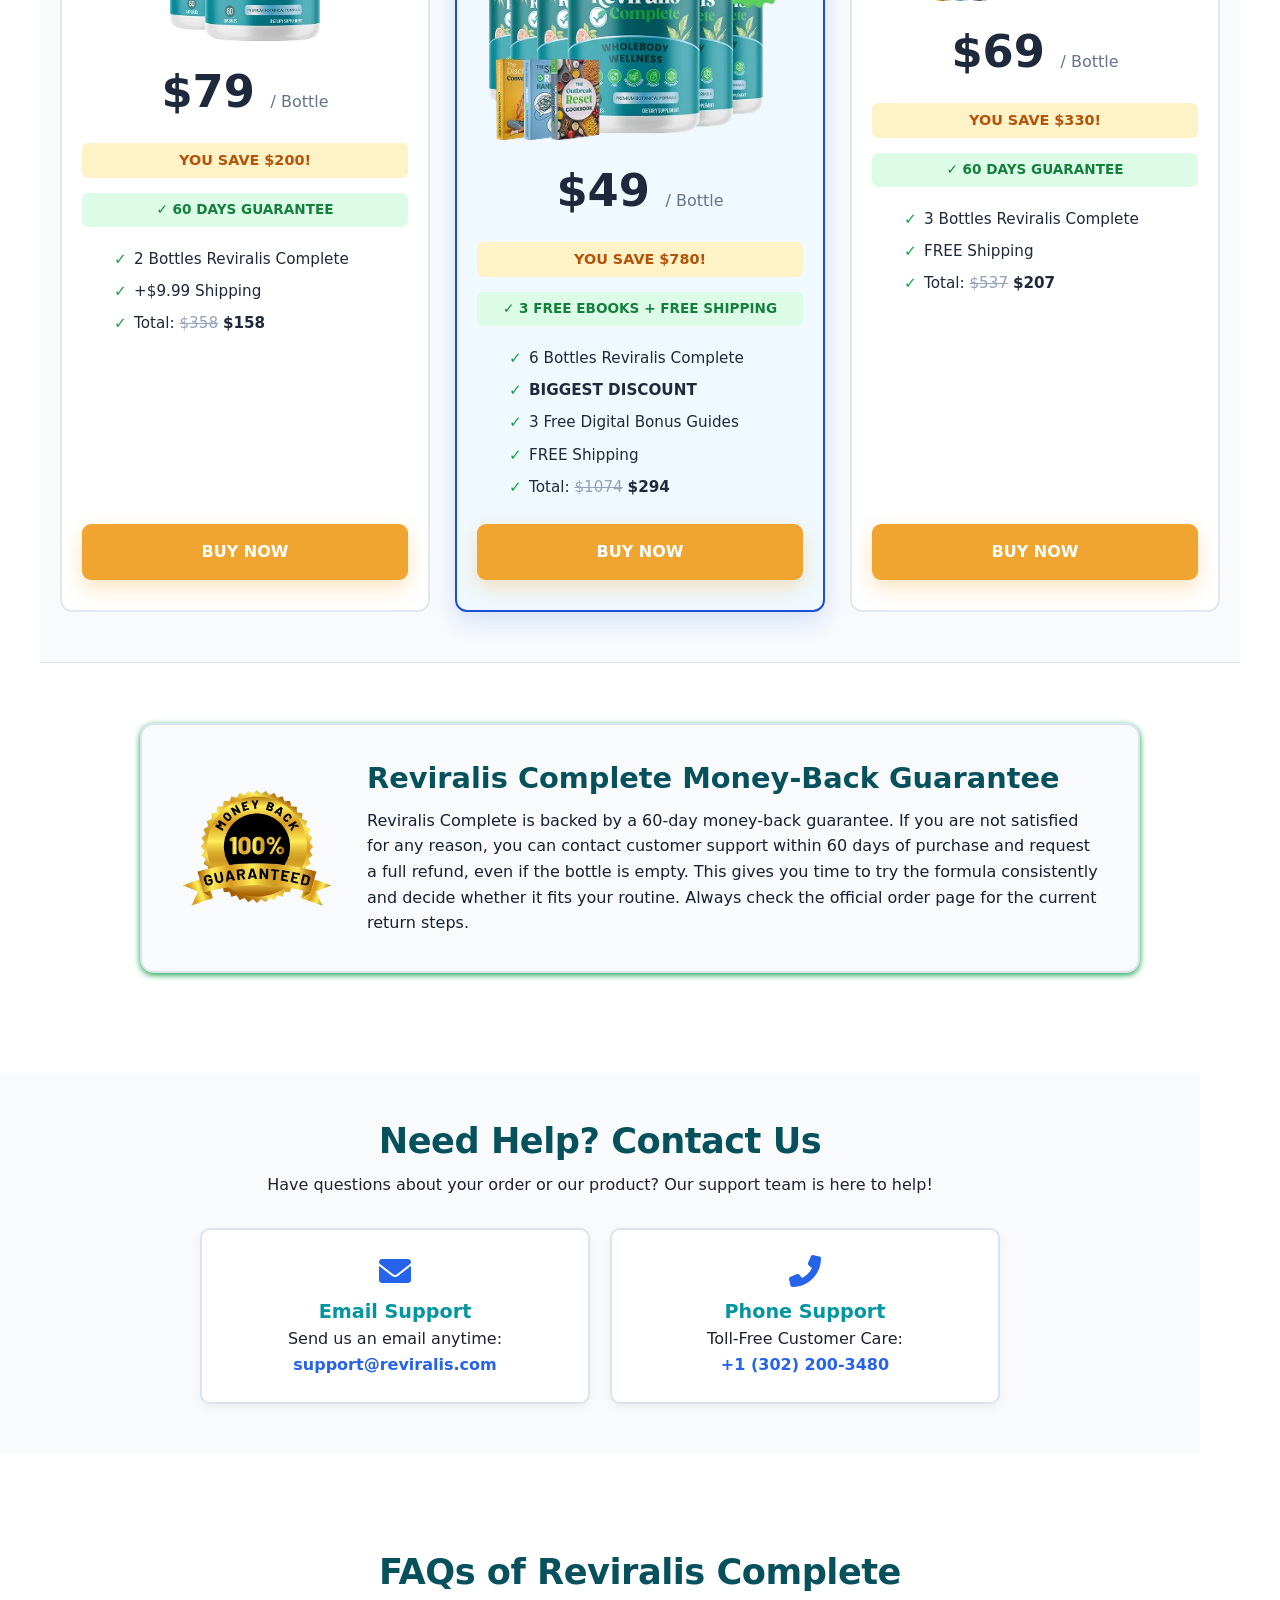
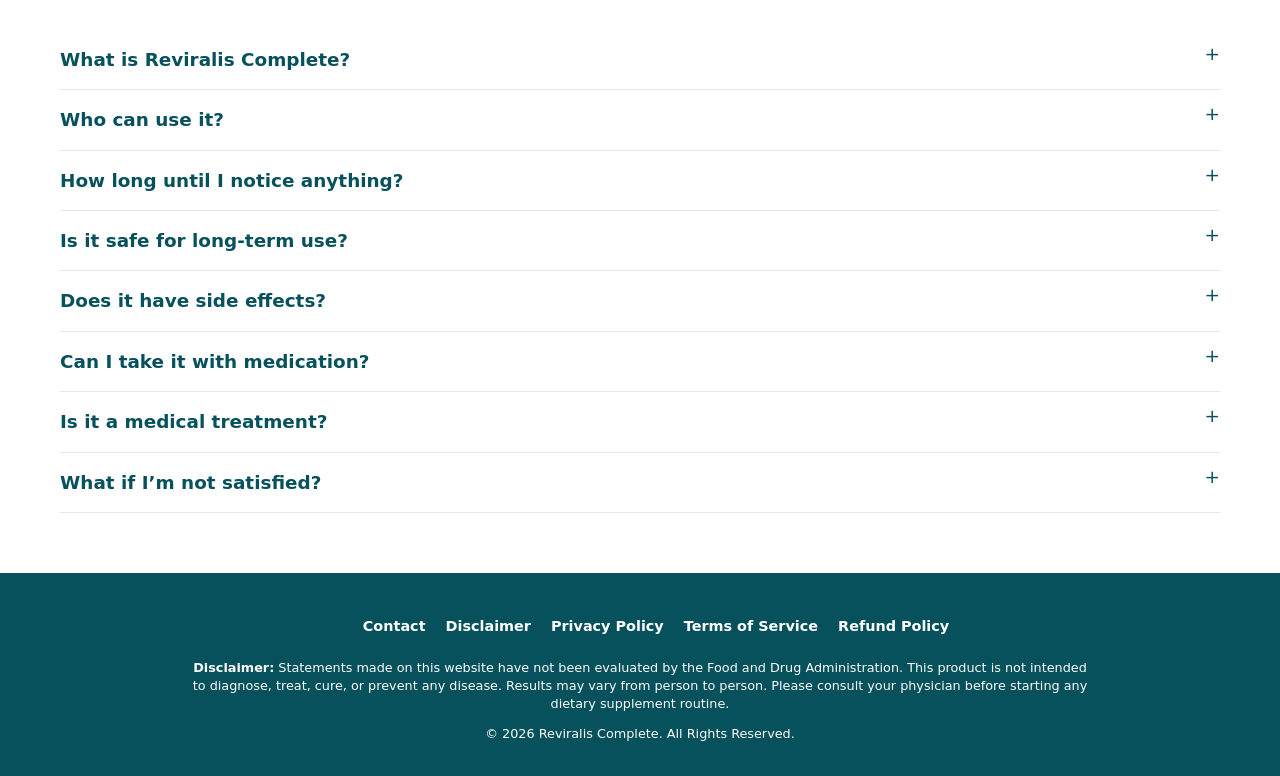
==== commit 5ccc2fa8: "Update index.html" ====
--- a/index.html
+++ b/index.html
@@ -36,7 +36,7 @@
   <meta property="og:description" content="Reviralis Complete is a 41-in-1 dietary supplement combining vitamins, minerals, and botanical ingredients to complement everyday wellness and nutritional balance.">
   <meta property="og:image" content="./assets/images/advanced-product.webp">
 
-  <<link rel="icon" type="image/png" href="/assets/images/favicon.png">
+  <link rel="icon" type="image/png" href="/assets/images/fevicon.png">
   <link rel="manifest" href="/site.webmanifest">
   <link rel="mask-icon" href="/safari-pinned-tab.svg" color="#5bbad5">
   <meta name="msapplication-TileColor" content="#da532c">
